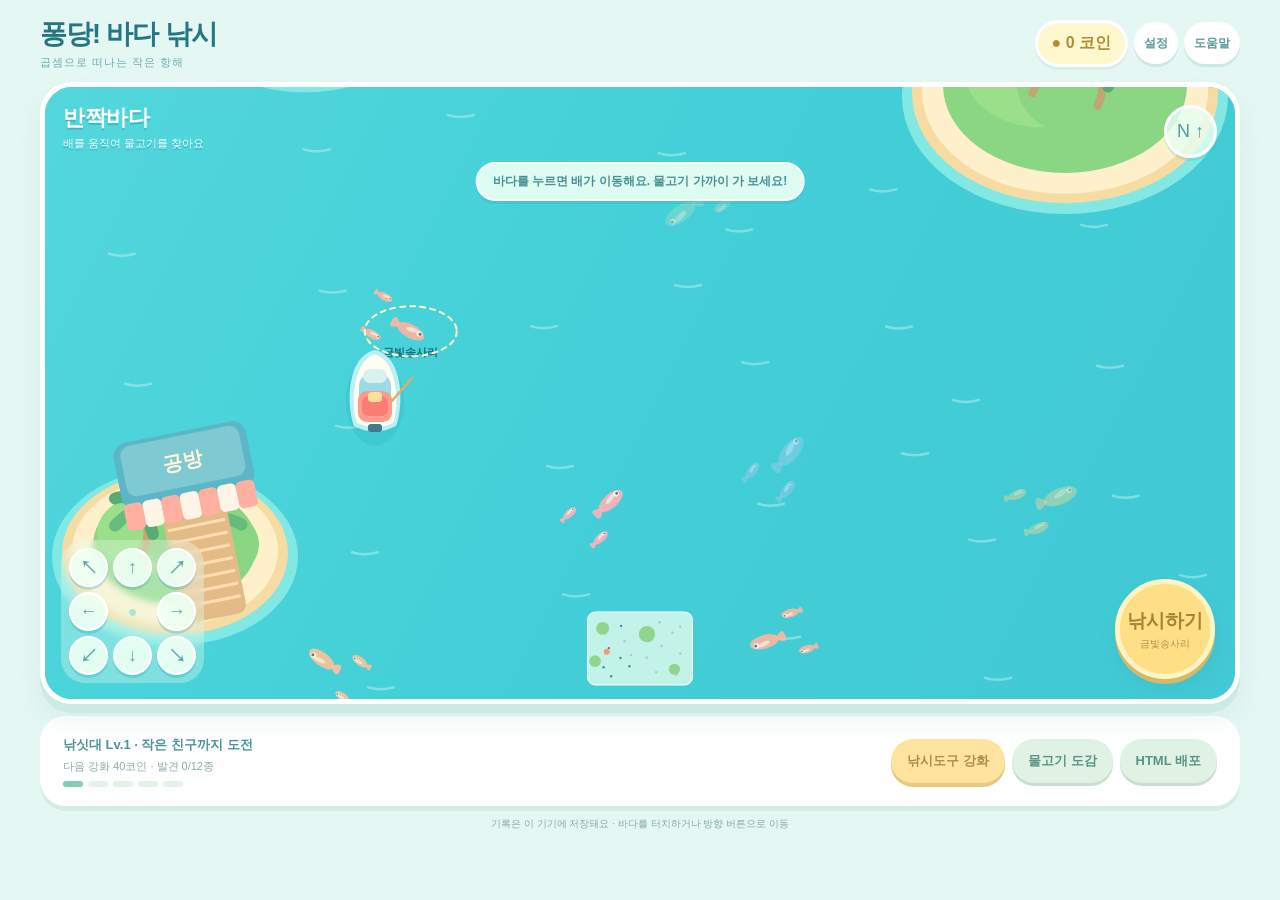
==== index.html @ 2eff068a "Publish multiplication fishing game" ====
<!doctype html><html lang="ko"><head><meta charset="utf-8"><meta name="viewport" content="width=device-width,initial-scale=1"><meta name="theme-color" content="#43cfd7"><meta name="description" content="동글동글 반짝바다를 항해하며 곱셈으로 낚시하는 힐링 학습 게임."><title>퐁당! 바다 낚시</title><style>600;700;900&display=swap');
*{box-sizing:border-box}body{margin:0;background:#102e40;color:#244858;font-family:'Noto Sans KR',sans-serif}button,input{font:inherit}button{cursor:pointer;touch-action:manipulation;border:0;font-weight:800}button:disabled{opacity:.45;cursor:default}button:focus-visible{outline:3px solid #ffc55b;outline-offset:3px}h1,h2,h3{font-family:Jua,sans-serif;font-weight:400;margin:0 0 12px}.app{max-width:1100px;margin:auto;padding:14px}.hud{display:flex;align-items:center;justify-content:space-between;color:#fff2ce;gap:10px;margin-bottom:12px}.brand{font:27px Jua,sans-serif}.brand small{display:block;font:11px 'Noto Sans KR',sans-serif;color:#a6cdd0;margin-top:3px;letter-spacing:2px}.hud-right{display:flex;gap:6px;align-items:center}.coins{background:#244b59;border:1px solid #52717a;border-radius:14px;padding:10px 14px;font-weight:900;color:#ffe29b}.mini{background:#294d5c;color:#d2e4db;border:1px solid #58727a;border-radius:11px;padding:10px;min-height:42px;font-size:12px}.viewport{position:relative;overflow:hidden;border:2px solid #77b5b0;border-radius:24px;background:#247f92;box-shadow:0 15px 60px #00162566}canvas{display:block;width:100%;height:min(68dvh,650px);min-height:330px;touch-action:none;cursor:crosshair}.map-label{position:absolute;top:16px;left:18px;pointer-events:none;color:#f3f4d5;text-shadow:0 1px 3px #18475d}.map-label strong{display:block;font:22px Jua,sans-serif}.map-label span{font-size:11px}.compass{position:absolute;top:18px;right:18px;width:47px;height:47px;border:1px solid #dbefd67a;border-radius:50%;display:grid;place-items:center;background:#1a566555;color:#f8e9b1;font-size:18px;pointer-events:none}.message{position:absolute;top:76px;left:50%;transform:translateX(-50%);width:max-content;max-width:90%;background:#103e54b3;border:1px solid #a1d2c25c;padding:9px 15px;border-radius:25px;color:#f6efce;font-size:12px;text-align:center;pointer-events:none}.controls{position:absolute;bottom:16px;left:16px;display:grid;grid-template-columns:repeat(3,42px);gap:4px}.controls button{background:#e1f0dfdf;color:#2b6570;border:1px solid #fcfff2;border-radius:12px;min-height:42px;font-size:18px;box-shadow:0 2px #2c6c7b66}.controls [data-dir=up]{grid-column:2}.controls [data-dir=left]{grid-column:1}.controls [data-dir=down]{grid-column:2}.controls [data-dir=right]{grid-column:3}.cast{position:absolute;bottom:20px;right:20px;border:2px solid #ffe9ac;border-radius:50%;width:100px;height:100px;background:linear-gradient(#ffe5a0,#eab75c);color:#6e4a22;font:21px Jua,sans-serif;box-shadow:0 5px #a87e3e,0 8px 25px #174b5c55}.cast small{display:block;font:10px 'Noto Sans KR',sans-serif;margin-top:3px}.dock{background:#f3f0db;border-radius:20px;padding:16px 20px;margin-top:12px;display:flex;align-items:center;justify-content:space-between;gap:15px}.dock strong{font-size:13px}.dock p{margin:5px 0 0;font-size:11px;color:#6f8178}.dock-actions{display:flex;gap:7px}.button{padding:12px 16px;border:1px solid #c9d6c2;border-radius:12px;background:#e2ead7;color:#395f63;min-height:44px;font-size:13px}.primary{background:linear-gradient(#358d82,#176b68);color:#fff3cf;border:1px solid #5c9c87;box-shadow:0 3px #134e50}.gold{background:linear-gradient(#ffe5a0,#eec16b);color:#765422;border-color:#d5b776;box-shadow:0 3px #b69150}.wide{width:100%;font-size:17px;margin-top:12px}.progress{display:flex;gap:5px;margin-top:7px}.progress i{width:20px;height:4px;border-radius:5px;background:#cedac0}.progress i.on{background:#4e9c84}.panel{position:absolute;inset:0;background:#123c50a3;backdrop-filter:blur(3px);display:grid;place-items:center;padding:18px;z-index:5}.paper{background:#fff8e4;border:2px solid #e8ce90;border-radius:24px;padding:23px;width:min(420px,100%);text-align:center;box-shadow:0 20px 60px #052b4699;max-height:100%;overflow:auto}.fish-preview{height:100px;width:180px;margin:auto}.fish-preview svg{width:100%;height:100%}.paper .label{font-size:10px;letter-spacing:2px;color:#a28c58;font-weight:900}.paper h2{font-size:25px;margin-top:8px}.paper p{font-size:13px;line-height:1.65;color:#6e8178;margin:9px 0}.equation{font:45px Jua,sans-serif;color:#28535e;margin:15px 0}.answers{display:flex;gap:9px}.answers button{flex:1;min-height:58px;border:2px solid #ccd8bf;border-radius:13px;background:#edf0db;color:#2d5960;font:27px Jua,sans-serif;box-shadow:0 3px #b8cbb7}.odds{font-size:12px;color:#8c733c;background:#f0e6c6;padding:8px;border-radius:10px;margin:12px 0}.hint{background:#e9ead4;border-radius:12px;padding:12px}.groups{display:flex;flex-wrap:wrap;justify-content:center;gap:4px;margin:8px 0}.groups span{border:1px solid #c5b67c;border-radius:5px;padding:3px;color:#a08b41;font-size:12px;letter-spacing:1px}.result-coins{font:24px Jua,sans-serif;color:#ad843b;margin:16px 0}.caught .fish-preview{animation:pop .55s ease-out}.lost .fish-preview{opacity:.5;animation:escape .8s ease-out}.reeling-icon{font-size:50px;color:#c9a24b;animation:spin 1s linear infinite}.reeling-line{height:5px;background:#dce1c9;border-radius:8px;overflow:hidden;margin:20px 0}.reeling-line i{display:block;height:100%;background:#4f9d89;animation:fill 1s linear forwards}.footnote{font-size:10px;text-align:center;color:#75949b;margin-top:11px}dialog{width:min(600px,calc(100% - 24px));max-height:88dvh;border:1px solid #ddcd9d;border-radius:24px;background:#fff8e6;padding:24px;color:#365663}dialog::backdrop{background:#0d263bc9;backdrop-filter:blur(4px)}dialog p{font-size:13px;line-height:1.7;color:#6d8178}.collection{display:grid;grid-template-columns:repeat(3,1fr);gap:9px}.specimen{background:#e9ecd8;border:1px solid #d3dabe;border-radius:14px;text-align:center;padding:10px 5px;min-height:140px}.specimen svg{width:100%;height:75px}.specimen strong{font-size:11px;display:block}.specimen small{font-size:10px;display:block;color:#849077;margin-top:5px}.silhouette{filter:brightness(0);opacity:.15}.shop-item{padding:16px;background:#ebebd5;border-radius:16px;margin:12px 0}.shop-item h3{font-size:23px}.checks{display:flex;flex-wrap:wrap;gap:10px;margin:17px 0}.checks label{background:#e6ecd5;padding:11px;border-radius:9px}.checks input{width:18px;height:18px;vertical-align:middle;accent-color:#378e7f}.close{margin-top:20px;width:100%}.sr-only{position:absolute;width:1px;height:1px;overflow:hidden;clip-path:inset(50%)}@keyframes spin{to{rotate:360deg}}@keyframes fill{from{width:0}to{width:100%}}@keyframes pop{from{scale:.4;rotate:-12deg;opacity:0}to{scale:1;rotate:0;opacity:1}}@keyframes escape{to{translate:30px -10px;opacity:.3}}
@media(max-width:650px){.app{padding:9px}.brand{font-size:22px}.brand small{font-size:9px}.hud{gap:5px;margin-bottom:9px}.coins{padding:8px 10px;font-size:13px}.mini{font-size:11px;padding:8px;min-height:37px}canvas{height:65dvh;min-height:330px}.dock{padding:13px;flex-wrap:wrap;gap:10px}.dock-actions{width:100%}.dock-actions button{flex:1;padding:10px 5px;font-size:11px}.cast{width:85px;height:85px;bottom:19px;right:15px;font-size:19px}.controls{grid-template-columns:repeat(3,38px);gap:4px;bottom:15px;left:12px}.controls button{min-height:38px}.message{font-size:10px;top:65px;padding:8px 12px}.map-label{top:14px;left:14px}.map-label strong{font-size:19px}.map-label span{font-size:9px}.compass{width:38px;height:38px;top:13px;right:13px}.paper{padding:18px}.paper h2{font-size:23px}.fish-preview{height:80px;width:150px}.equation{font-size:39px;margin:12px 0}.collection{grid-template-columns:repeat(3,1fr)}.specimen{min-height:125px}.specimen svg{height:64px}}
@media(prefers-reduced-motion:reduce){*{animation:none!important}}

/* Rounded, bright seaside theme. All assets are embedded for file distribution. */
body{background:#e5f7f3;color:#246b78;font-family:'Arial Rounded MT Bold','Malgun Gothic',sans-serif}.hud{color:#257684}.brand{font-weight:900;font-family:inherit;letter-spacing:-1px}.brand small{color:#6aadb0;letter-spacing:1px}.app{max-width:1200px;padding:16px}.coins{background:#fff7ce;color:#b28d34;border:3px solid white;border-radius:30px;box-shadow:0 3px #d9ece5}.mini{background:#fff;color:#5d9c9d;border:0;border-radius:50px;box-shadow:0 3px #cce8e3}.viewport{border:5px solid #fff;border-radius:32px;background:#43cfd7;box-shadow:0 9px 0 #cdeae4,0 15px 28px #7abeb329}.map-label{color:#fff;text-shadow:0 2px #2ba7b299}.map-label strong{font-family:inherit;font-weight:900;letter-spacing:-.5px}.map-label span{color:#edffff}.compass{background:#e5fff3cc;border:3px solid #ffffff;color:#4d9da5;box-shadow:0 3px #36b6bf33}.message{background:#e9fff5ed;border:2px solid #ffffff;color:#498f98;font-weight:700;box-shadow:0 3px #28a8b533;top:75px}.controls{grid-template-columns:repeat(3,39px);gap:5px;background:#e8fff055;border-radius:24px;padding:8px;backdrop-filter:blur(3px)}.controls button{min-height:39px;border-radius:50%;border:2px solid #ffffff;background:#effff4e8;color:#5babb0;box-shadow:0 3px #25a0b048}.controls [data-dir]{grid-column:auto!important}.pad-center{display:grid;place-items:center;color:#b0e2d9}.cast{background:#ffdf86;border:5px solid #fff4c2;color:#a18435;box-shadow:0 5px #d3ba68,0 9px 18px #2b9ea733;font-family:inherit;font-weight:900;font-size:19px}.cast small{font-size:10px;color:#aa944b}.dock{background:#ffffff;border:2px solid #fff;border-radius:26px;box-shadow:0 5px #d3ece4;padding:17px 21px}.dock strong{color:#4c9598}.dock p{color:#8baaa0}.button{border:0;border-radius:50px;background:#dff2e4;color:#5b9387;box-shadow:0 3px #c8dfcf}.primary{background:#70c5ac;color:#fff;border:0;box-shadow:0 4px #52a58c}.gold{background:#ffe4a0;color:#ae8d45;border:0;box-shadow:0 4px #e6ca84}.progress i{height:6px;border-radius:9px;background:#e4f3e6}.progress i.on{background:#85cdb2}.panel{background:#40aeb778;backdrop-filter:blur(5px)}.paper{background:#fffdf0;border:6px solid #fff;border-radius:34px;box-shadow:0 10px 0 #7dbebc55,0 18px 40px #267e8d33}.paper .label{color:#9bbf9f}.paper h2,h1,h2,h3{font-family:inherit;font-weight:900;color:#4d979a}.paper p{color:#89a198}.equation{font-family:inherit;font-weight:900;color:#458c95}.answers button{border:3px solid #fff;border-radius:21px;background:#e0f4de;color:#63a293;box-shadow:0 4px #bfd9b9;font-family:inherit;font-weight:900}.odds{background:#fff2c9;color:#b39c60;border-radius:20px}.hint{background:#ecf5df;border-radius:20px}.result-coins{font-family:inherit;font-weight:900;color:#cca953}.footnote{color:#87aaa3}.specimen{background:#e7f4e7;border:3px solid #fff;border-radius:23px}.shop-item{background:#eaf6e7;border-radius:24px}dialog{border:6px solid #fff;border-radius:31px;background:#fffdf1;box-shadow:0 15px 45px #42999d44}dialog::backdrop{background:#228d9f8c}.checks label{background:#e4f3df;border-radius:17px}.map-label,.message,.dock{user-select:none}
@media(max-width:650px){.app{padding:9px}.viewport{border-width:4px;border-radius:26px}.controls{grid-template-columns:repeat(3,32px);gap:4px;padding:6px;bottom:12px;left:10px;border-radius:20px}.controls button{min-height:32px;font-size:15px}.dock{padding:13px}.cast{width:86px;height:86px;font-size:17px;border-width:4px}.message{top:64px;font-size:10px}.brand{font-size:21px}.paper{border-width:4px;padding:17px}.paper h2{font-size:22px}}
</style></head><body><div id="app"></div><dialog id="modal" aria-label="게임 안내"></dialog><script>'use strict';
const Sea=(()=>{
 const names=['금빛송사리','귤빛붕어','물방울잉어','왕관잉어','흰동가리','파랑쥐치','통통복어','무지개복어','달빛메기','별꼬리물고기','은하가오리','바다수호룡'];
 const req=[1,1,2,3,1,2,2,3,3,4,4,5],reward=[18,20,30,46,22,32,34,48,52,68,76,110],prices=[40,80,140,220];
 const fresh=()=>({v:4,dans:[2,3,4,5,6,7,8,9],coins:0,rod:1,boat:{x:330,y:680},counts:Array(12).fill(0),records:Array(12).fill(0),solved:0,misses:0,wrong:[],q:null,result:null});
 function restore(raw){let s=fresh();if(!raw)return s;if(raw.v===4)s={...s,...raw};else{if(raw.dans?.length)s.dans=raw.dans;if(raw.coins>=0)s.coins=raw.coins;if(raw.counts?.length===12)s.counts=raw.counts;if(raw.records?.length===12)s.records=raw.records;s.rod=Math.min(5,1+(raw.rod||0));}s.dans=[...new Set(s.dans.filter(n=>Number.isInteger(n)&&n>=2&&n<=9))];if(!s.dans.length)s.dans=[2,3,4,5,6,7,8,9];if(s.counts.length!==12)s.counts=Array(12).fill(0);if(s.records.length!==12)s.records=Array(12).fill(0);s.rod=Math.max(1,Math.min(5,s.rod));return s;}
 const shuffle=a=>{for(let i=a.length-1;i>0;i--){let j=Math.floor(Math.random()*(i+1));[a[i],a[j]]=[a[j],a[i]];}return a;};
 function chance(s,i){if(s.rod<req[i])return 0;if(s.misses>=2)return 1;return Math.min(.97,.83-(req[i]-1)*.065+(s.rod-req[i])*.055+s.misses*.07);}
 function begin(s,i){if(s.q||s.result||!Number.isInteger(i)||i<0||i>11||s.rod<req[i])return false;let a=s.dans[Math.floor(Math.random()*s.dans.length)],b=2+Math.floor(Math.random()*(s.solved<3?2:8)),ans=a*b;let wrong=[...new Set([ans+a,Math.max(1,ans-a),ans+b])].filter(n=>n!==ans);s.q={i,a,b,choices:shuffle([ans,...shuffle(wrong).slice(0,2)]),attempts:0,phase:'answer',disabled:[]};return true;}
 function submit(s,n,rng=Math.random){let q=s.q;if(!q||q.phase!=='answer'||q.disabled.includes(n))return null;if(n!==q.a*q.b){q.attempts++;q.disabled.push(n);q.phase=q.attempts>=2?'explain':'hint';let k=q.a+'×'+q.b;if(!s.wrong.includes(k))s.wrong.push(k);return {type:'wrong'};}return resolve(s,rng);}
 function resolve(s,rng=Math.random){let q=s.q;if(!q||!['answer','explain'].includes(q.phase))return null;q.phase='done';let p=chance(s,q.i),caught=rng()<p;s.solved++;let coins=3,size=null;if(caught){coins+=reward[q.i];size=+(9+req[q.i]*14+rng()*25).toFixed(1);s.counts[q.i]++;s.records[q.i]=Math.max(s.records[q.i]||0,size);s.misses=0;}else s.misses++;s.coins+=coins;s.result={i:q.i,caught,coins,size,p,answer:q.a*q.b,a:q.a,b:q.b};return s.result;}
 function finish(s){if(!s.result)return false;s.q=null;s.result=null;return true;}
 function upgrade(s){let price=prices[s.rod-1];if(s.rod>=5||s.coins<price||s.q||s.result)return false;s.coins-=price;s.rod++;return true;}
 return {names,req,reward,prices,fresh,restore,begin,submit,resolve,finish,chance,upgrade};
})();
const Ocean={names:Sea.names};
if(typeof module!=='undefined')module.exports=Sea;
</script><script>'use strict';
const Motion=(()=>{
 const clamp=(n,a,b)=>Math.max(a,Math.min(b,n));
 function vector(directions){let x=0,y=0;for(let d of directions){if(d==='up')y--;if(d==='down')y++;if(d==='left')x--;if(d==='right')x++;}let len=Math.hypot(x,y);return len?{x:x/len,y:y/len}:{x:0,y:0};}
 function turn(current,target,dt){let delta=Math.atan2(Math.sin(target-current),Math.cos(target-current));return current+delta*(1-Math.exp(-9*dt));}
 function step(position,motion,input,dt,safe){dt=clamp(dt,0,.05);let response=1-Math.exp(-(input.x||input.y?5.5:8)*dt);motion.vx+=(input.x*170-motion.vx)*response;motion.vy+=(input.y*170-motion.vy)*response;let speed=Math.hypot(motion.vx,motion.vy);if(speed<.4){motion.vx=motion.vy=0;return;}let x=position.x+motion.vx*dt,y=position.y+motion.vy*dt;if(safe(x,y)){position.x=x;position.y=y;}else{if(safe(x,position.y))position.x=x;else motion.vx=0;if(safe(position.x,y))position.y=y;else motion.vy=0;}if(speed>3)motion.angle=turn(motion.angle,Math.atan2(motion.vy,motion.vx),dt);return speed;}
 function swim(f,time){let w=.00025,phase=time*w+f.seed;let radius=38+(f.i%3)*9;f.x=f.homeX+Math.sin(phase)*radius;f.y=f.homeY+Math.sin(phase*.8+f.seed)*radius*.65;let vx=Math.cos(phase)*radius,vy=Math.cos(phase*.8+f.seed)*radius*.65*.8;f.angle=Math.atan2(vy,vx);}
 return {vector,turn,step,swim};
})();
if(typeof module!=='undefined')module.exports=Motion;
</script><script>'use strict';
let artId=0;
function fishArt(i,ghost=false){let id='fish-'+(++artId),colors=[['#ffd876','#d48725'],['#ffa16e','#e3536c'],['#71d9d4','#297d9e'],['#ffe18d','#e6a32b'],['#ffab65','#f27942'],['#8bcde8','#4577cd'],['#f6da8d','#c2944d'],['#d6abed','#8770cf'],['#91b9d9','#455eac'],['#e7b1e1','#8f72d3'],['#94dde5','#407bae'],['#99ecd8','#4879c7']][i],c=colors[0],body='',decor='',eye=[127,49],kind=i%4;
 if(i===10){body='<path d="M72 64Q20 94 9 81" stroke="'+colors[1]+'" stroke-width="6" fill="none"/><path d="M20 12Q81 36 91 16Q107 33 165 13Q144 80 92 96Q55 64 20 12Z" fill="url(#'+id+')"/><path d="M55 31Q83 61 130 30M75 67l17 14 18-14" stroke="#d1fcf1" stroke-width="3" fill="none"/>';eye=[110,48];}
 else if(i===11){body='<path d="M30 78Q55 74 51 55Q44 20 95 25Q139 29 139 57Q128 92 72 80Q46 101 14 84" fill="url(#'+id+')"/><path d="M59 37 48 7 77 28 90 0 105 27 137 12 123 41" fill="#b7f1d2"/><path d="M65 69Q85 90 116 69" fill="#d9ffdc"/><path d="M61 60Q32 40 23 63M124 63q29-12 45 3" stroke="#a2e9d7" stroke-width="5" fill="none"/>';eye=[116,47];decor='<circle cx="89" cy="42" r="6" fill="#fff4c1"/><path d="m85 40 4-7 4 7-4 7Z" fill="#e8c778"/>';}
 else if(i===6||i===7){body='<path d="m55 34-9-15m18 5-2-17m30 11 4-15m26 23 14-12m-7 40 19 3m-25 25 10 14m-33-9 1 17m-27-21-8 14M48 58 24 39v38Z" stroke="'+c+'" stroke-width="5" stroke-linecap="round" fill="'+c+'"/><ellipse cx="90" cy="53" rx="43" ry="39" fill="url(#'+id+')"/><ellipse cx="87" cy="69" rx="29" ry="18" fill="#fff3cb" opacity=".8"/>';eye=[113,45];decor='<g fill="'+colors[1]+'"><circle cx="68" cy="36" r="4"/><circle cx="87" cy="28" r="3"/><circle cx="61" cy="53" r="3"/><circle cx="96" cy="40" r="3"/></g>';if(i===7)decor+='<path d="M64 52q20-39 45-8" stroke="#f6b1bb" stroke-width="7" fill="none"/>';}
 else{let h=i===0?21:i===8?26:35;body='<path d="M52 50 12 22Q20 51 12 80L52 61" fill="'+colors[1]+'"/><path d="m73 32 20-27 23 29M71 74 94 96 113 73" fill="'+colors[1]+'"/><ellipse cx="96" cy="54" rx="54" ry="'+h+'" fill="url(#'+id+')"/><path d="M78 53q-21 6-7 24 15-6 7-24" fill="#ffffff69"/>';}
 if(i===4)decor+='<path d="M69 25v58M99 21v67" stroke="#fff4db" stroke-width="11"/><path d="M63 27v53M105 25v58" stroke="#a84b3c" stroke-width="2"/>';
 if(i===2||i===3)decor+='<path d="M60 46q7 13 14 0m0 0q7 13 14 0m0 0q7 13 14 0m-34 15q7 13 14 0m0 0q7 13 14 0" stroke="'+colors[1]+'" stroke-width="2" fill="none" opacity=".6"/>';
 if(i===3)decor+='<path d="m73 23-6-22 18 11L97 1l10 13 19-7-6 23Z" fill="#ffe69a" stroke="#bf8e35" stroke-width="2"/><circle cx="97" cy="20" r="4" fill="#65c9c7"/>';
 if(i===5)decor+='<path d="m65 43 6 6m8-12 6 6m-12 19 6 6m14-15 6 6" stroke="#fff2a6" stroke-width="4"/>';
 if(i===8)decor+='<path d="M133 64q25-9 40 2m-39 0q19 10 23 20" fill="none" stroke="#7799c3" stroke-width="4" stroke-linecap="round"/>';
 if(i===9)decor+='<path d="m87 31 6 13 15 1-11 10 3 14-13-8-13 8 4-14-12-10 15-1Z" fill="#fff1b9"/>';
 return '<svg viewBox="0 0 180 108" role="img" aria-label="'+(ghost?'아직 만나지 못한 물고기':Ocean.names[i])+'" class="fish-art '+(ghost?'silhouette':'')+'"><defs><linearGradient id="'+id+'" x2=".8" y2="1"><stop stop-color="'+c+'"/><stop offset="1" stop-color="'+colors[1]+'"/></linearGradient></defs>'+body+decor+'<ellipse cx="'+(eye[0]-7)+'" cy="'+(eye[1]+15)+'" rx="7" ry="4" fill="#ffb2a8" opacity=".8"/><circle cx="'+eye[0]+'" cy="'+eye[1]+'" r="8" fill="#fffce8"/><circle cx="'+(eye[0]+2)+'" cy="'+eye[1]+'" r="4.5" fill="#19304c"/><circle cx="'+(eye[0]+3)+'" cy="'+(eye[1]-2)+'" r="1.6" fill="white"/><path d="M'+(eye[0]+1)+' '+(eye[1]+16)+'q8 7 15-1" fill="none" stroke="#36405c" stroke-width="2.5" stroke-linecap="round"/></svg>';
}
function boatArt(){return '<svg viewBox="0 0 260 170" aria-hidden="true"><ellipse cx="133" cy="154" rx="106" ry="9" fill="#194258" opacity=".18"/><path d="M37 112h190l-25 37H65Z" fill="#c88750"/><path d="M37 112h190l-7 12H43Z" fill="#ffe9b4"/><path d="M60 132h147" stroke="#9c623d" stroke-width="4"/><path d="M137 107q-5-54 18-77" fill="none" stroke="#e4bc77" stroke-width="5"/><path d="M156 29q52 25 72 78" fill="none" stroke="#f7e6ac" stroke-width="2"/><path d="M226 107v35" stroke="#fff" stroke-width="1.5"/><rect x="220" y="138" width="12" height="18" rx="6" fill="#fc7861"/><path d="M70 105Q64 72 89 65q28-3 37 40Z" fill="#61b6ac"/><path d="m63 50 10-30 23 19 24-17 9 32" fill="#f3d8a1"/><ellipse cx="95" cy="58" rx="36" ry="28" fill="#ffe6b4"/><path d="M57 39Q86 7 129 38Z" fill="#eac572"/><path d="M47 40h93" stroke="#f7dc8e" stroke-width="9" stroke-linecap="round"/><circle cx="82" cy="59" r="3" fill="#405365"/><circle cx="106" cy="59" r="3" fill="#405365"/><path d="m91 67 4 4 4-4m-4 4v5" stroke="#bd8e6e" stroke-width="2" fill="none"/><path d="M115 95q15 6 27-6" stroke="#ffe6b4" stroke-width="12" stroke-linecap="round"/></svg>';}
function reefArt(){return '<svg viewBox="0 0 800 180" preserveAspectRatio="none" aria-hidden="true"><path d="M0 150Q90 90 180 145T380 130T570 140T800 120V180H0Z" fill="#07394d" opacity=".65"/><g fill="none" stroke-linecap="round"><path d="M60 180v-90m0 32-25-22m25 45 24-24M720 180v-98m0 43 23-23m-23 48-20-25" stroke="#e29185" stroke-width="12"/><path d="M150 180q-32-47-12-81m35 81q-8-49 18-72M660 180q-26-39-12-69" stroke="#499c9f" stroke-width="10"/><path d="M38 180q-3-30-18-42M765 180q-13-40 7-60" stroke="#86bd8f" stroke-width="8"/></g><ellipse cx="390" cy="171" rx="49" ry="15" fill="#d9b984"/><path d="m388 149 7 13 15 3-12 9 2 12-12-6-13 5 3-14-11-9 16-1Z" fill="#efab7a"/></svg>';}
</script><script>'use strict';
const SAVE='gugu-sea-v4',params=new URLSearchParams(location.search),student=params.get('student')==='1'||document.querySelector('meta[name="gugu-student"]')?.content==='1';let raw=null,storage=true;
try{raw=JSON.parse(localStorage.getItem(SAVE)||localStorage.getItem('pond-adventure-v3')||localStorage.getItem('pond-multiplication-v1')||'null');}catch(e){storage=false;}
let s=Sea.restore(raw);const linked=[...new Set((params.get('dans')||document.querySelector('meta[name="gugu-dans"]')?.content||'').split(',').map(Number).filter(n=>Number.isInteger(n)&&n>=2&&n<=9))];if(linked.length&&linked.join()!==s.dans.join()){s.dans=linked;s.q=null;s.result=null;}
let canvas,c,cam={x:0,y:0},cw=800,ch=500,dest=null,heading=-Math.PI/2,lastTime=0,held=null,nearest=null,reeling=false,toast='바다를 누르면 배가 이동해요. 물고기 가까이 가 보세요!',announcer='',lastSave=0;
const keys=new Set(),touches=new Map(),motion={vx:0,vy:0,angle:-Math.PI/2},wake=[];let wakeClock=0,lastCastText='';
const WORLD={w:1800,h:1250},islands=[{x:130,y:840,r:100},{x:260,y:280,r:110},{x:1020,y:380,r:140},{x:1490,y:980,r:95}],fish=[];
const spots=[[350,610,0],[520,760,1],[240,960,4],[720,950,0],[680,480,2],[800,710,5],[1030,800,6],[1250,600,3],[1410,330,7],[1550,690,8],[1180,1050,9],[1560,1090,10],[1640,220,11],[420,1090,1],[550,270,4],[1200,180,6]];
spots.forEach(([x,y,i],j)=>fish.push({x,y,homeX:x,homeY:y,i,seed:j*.91,cooldown:0,angle:0}));
const images=Sea.names.map((_,i)=>{let im=new Image();im.src='data:image/svg+xml;charset=utf-8,'+encodeURIComponent(fishArt(i).replace('<svg ', '<svg xmlns="http://www.w3.org/2000/svg" '));return im;});
function save(){try{localStorage.setItem(SAVE,JSON.stringify(s));}catch(e){storage=false;}}
function btn(a,text,cls='button',disabled=false,val=''){return `<button class="${cls}" data-act="${a}" data-value="${val}" ${disabled?'disabled':''}>${text}</button>`;}
function shell(){document.getElementById('app').innerHTML=`<div class="app"><header class="hud"><div class="brand">퐁당! 바다 낚시<small>곱셈으로 떠나는 작은 항해</small></div><div class="hud-right"><span class="coins" id="coins"></span>${!student?btn('settings','설정','mini'):''}${btn('help','도움말','mini')}</div></header><main><div class="viewport"><canvas id="sea" aria-label="탐험 바다. 바다를 누르면 배가 이동합니다. 방향 버튼이나 방향키로도 움직일 수 있습니다."></canvas><div class="map-label"><strong>반짝바다</strong><span>배를 움직여 물고기를 찾아요</span></div><div class="compass" aria-hidden="true">N ↑</div><div id="message" class="message" role="status"></div><div class="controls" aria-label="배 이동"><button data-dir="up-left" aria-label="왼쪽 위로 이동">↖</button><button data-dir="up" aria-label="위로 이동">↑</button><button data-dir="up-right" aria-label="오른쪽 위로 이동">↗</button><button data-dir="left" aria-label="왼쪽으로 이동">←</button><span class="pad-center" aria-hidden="true">●</span><button data-dir="right" aria-label="오른쪽으로 이동">→</button><button data-dir="down-left" aria-label="왼쪽 아래로 이동">↙</button><button data-dir="down" aria-label="아래로 이동">↓</button><button data-dir="down-right" aria-label="오른쪽 아래로 이동">↘</button></div><button class="cast" data-act="cast" id="cast">낚시하기<small>가까운 물고기</small></button><div id="overlay"></div></div><section class="dock"><div><strong id="rod-label"></strong><p id="goal"></p><div class="progress" id="progress"></div></div><div class="dock-actions">${btn('shop','낚시도구 강화','button gold')}${btn('book','물고기 도감')}${btn('share','HTML 배포')}</div></section></main><div id="storage" class="footnote"></div><div class="sr-only" id="announce" aria-live="polite"></div></div>`;canvas=document.getElementById('sea');c=canvas.getContext('2d');new ResizeObserver(resize).observe(canvas);canvas.addEventListener('pointerdown',tap);resize();refresh();}
function refresh(){document.getElementById('coins').textContent='● '+s.coins+' 코인';document.getElementById('rod-label').textContent='낚싯대 Lv.'+s.rod+' · '+['작은 친구','중간 물고기','큰 물고기','아주 큰 물고기','전설의 물고기'][s.rod-1]+'까지 도전';let num=s.counts.filter(Boolean).length;document.getElementById('goal').textContent=s.rod<5?'다음 강화 '+Sea.prices[s.rod-1]+'코인 · 발견 '+num+'/12종':'최고 장비 완성! 전설의 바다수호룡을 찾아보세요.';document.getElementById('progress').innerHTML=Array.from({length:5},(_,i)=>'<i class="'+(i<s.rod?'on':'')+'"></i>').join('');document.getElementById('storage').textContent=storage?'기록은 이 기기에 저장돼요 · 바다를 터치하거나 방향 버튼으로 이동':'이 브라우저에서 저장할 수 없어요. 화면을 닫으면 기록이 사라질 수 있어요.';overlay();}
function overlay(){let el=document.getElementById('overlay'),q=s.q,r=s.result;if(!q){el.innerHTML='';return;}let content='';if(reeling)content='<div class="reeling-icon">◌</div><h2>입질이 왔어요!</h2><p>낚싯줄을 조심조심 당기는 중…</p><div class="reeling-line"><i></i></div>';else if(r)content=`<div class="${r.caught?'caught':'lost'}"><span class="label">${r.caught?'NICE CATCH!':'다음 낚시를 기대해요'}</span><div class="fish-preview">${fishArt(r.i)}</div><h2>${r.caught?Sea.names[r.i]+' 획득!':'아쉽게 놓쳤어요!'}</h2><p>${r.a} × ${r.b} = <b>${r.answer}</b> · 곱셈은 잘 풀었어요.</p>${r.caught?'<p>'+r.size+'cm · 도감에 기록했어요.</p>':'<p>물고기가 힘차게 빠져나갔어요.<br>낚싯대가 강할수록 잡기 쉬워져요.</p>'}<div class="result-coins">+${r.coins} 코인</div>${!r.caught?'<p>학습 코인 3개를 받았어요. '+(s.misses>=2?'다음 정답 낚시는 반드시 성공해요!':'다음 낚시의 성공 확률이 올라가요.')+'</p>':''}${btn('continue','바다로 돌아가기','button primary wide')}</div>`;else{content=`<span class="label">낚싯줄을 던졌어요</span><div class="fish-preview">${fishArt(q.i)}</div><h2>${Sea.names[q.i]}의 입질!</h2><div class="odds">${s.misses>=2?'두 번 놓쳤어요 · 이번 정답 낚시는 성공 보장!':'정답 후 포획 확률 '+Math.round(Sea.chance(s,q.i)*100)+'% · 필요 장비 Lv.'+Sea.req[q.i]}</div>${q.phase==='answer'?`<div class="equation">${q.a} × ${q.b} = ?</div><div class="answers">${q.choices.map(n=>btn('answer',n,'',q.disabled.includes(n),n)).join('')}</div>`:`<p>${q.phase==='hint'?'그림을 보고 다시 생각해요.':'함께 배워요. 정답은 '+q.a*q.b+'예요.'}</p><div class="hint"><strong>${q.a}씩 ${q.b}묶음</strong><div class="groups">${Array.from({length:q.b},()=>'<span>'+'●'.repeat(q.a)+'</span>').join('')}</div>${Array(q.b).fill(q.a).join(' + ')}${q.phase==='explain'?' = '+q.a*q.b:''}</div>${btn(q.phase==='hint'?'retry':'learned',q.phase==='hint'?'다시 도전':'알겠어요 · 낚싯줄 당기기','button primary wide')}`}<p>정답을 맞혀도 놓칠 수 있어요.<br>장비를 강화하면 더 큰 물고기에 도전해요.</p>`;}el.innerHTML='<div class="panel"><section class="paper" aria-label="낚시 곱셈 문제">'+content+'</section></div>';}
function resize(){let rect=canvas.getBoundingClientRect(),dpr=Math.min(devicePixelRatio||1,2);cw=rect.width;ch=rect.height;canvas.width=Math.round(cw*dpr);canvas.height=Math.round(ch*dpr);c.setTransform(dpr,0,0,dpr,0,0);cam.x=Math.max(0,Math.min(WORLD.w-cw,s.boat.x-cw/2));cam.y=Math.max(0,Math.min(WORLD.h-ch,s.boat.y-ch/2));}
function circle(x,y,r,fill){c.beginPath();c.arc(x,y,r,0,Math.PI*2);c.fillStyle=fill;c.fill();}
function island(a){c.save();c.translate(a.x,a.y);c.scale(1,.72);circle(0,5,a.r+23,'#82e8e4');circle(0,0,a.r+13,'#f6dba3');circle(0,-3,a.r+3,'#fff0cc');circle(0,-11,a.r-18,'#8ad683');circle(-24,-28,a.r*.54,'#9bdf8b');circle(29,-12,a.r*.55,'#8ad683');c.restore();for(let k=0;k<2;k++){let x=a.x+(k-.5)*65,y=a.y-20+Math.sin(k)*15;c.lineCap='round';c.strokeStyle='#c4a374';c.lineWidth=8;c.beginPath();c.moveTo(x,y+20);c.quadraticCurveTo(x+10,y,x,y-27);c.stroke();for(let j=0;j<5;j++){let ang=j*1.256;c.strokeStyle=j%2?'#55ad73':'#67bc7c';c.lineWidth=12;c.beginPath();c.moveTo(x,y-28);c.quadraticCurveTo(x+Math.cos(ang)*23,y-28+Math.sin(ang)*19,x+Math.cos(ang)*34,y-21+Math.sin(ang)*23);c.stroke();}}}
function boat(){
 c.save();c.translate(s.boat.x,s.boat.y);c.rotate(motion.angle+Math.PI/2);
 c.fillStyle='#078e9a20';c.beginPath();c.ellipse(0,8,29,45,0,0,Math.PI*2);c.fill();
 c.fillStyle='#bceff2';c.beginPath();c.moveTo(0,-43);c.bezierCurveTo(30,-36,28,15,21,33);c.quadraticCurveTo(0,44,-21,33);c.bezierCurveTo(-28,15,-30,-36,0,-43);c.fill();
 c.fillStyle='#fffdf3';c.beginPath();c.moveTo(0,-39);c.bezierCurveTo(24,-31,24,15,18,30);c.quadraticCurveTo(0,38,-18,30);c.bezierCurveTo(-24,15,-24,-31,0,-39);c.fill();
 c.fillStyle='#99dce8';c.beginPath();c.roundRect(-16,-20,32,42,13);c.fill();
 c.fillStyle='#ff9b8d';c.beginPath();c.roundRect(-17,-2,34,31,9);c.fill();
 c.fillStyle='#f87e75';c.beginPath();c.roundRect(-13,3,26,20,7);c.fill();
 c.fillStyle='#d8f3ed';c.beginPath();c.roundRect(-12,-24,24,14,7);c.fill();
 c.fillStyle='#ffe09a';c.beginPath();c.roundRect(-7,-1,14,10,4);c.fill();
 c.fillStyle='#3d7c88';c.beginPath();c.roundRect(-7,31,14,8,3);c.fill();
 c.strokeStyle='#dfad6a';c.lineWidth=2.5;c.lineCap='round';c.beginPath();c.moveTo(16,9);c.lineTo(37,-15);c.stroke();
 c.restore();
}
function minimap(){let w=105,h=73,x=cw/2-w/2,y=ch-h-14;c.save();c.fillStyle='#f0ffefbd';c.strokeStyle='#ffffff';c.lineWidth=1;c.beginPath();c.roundRect(x,y,w,h,8);c.fill();c.stroke();for(let a of islands)circle(x+a.x/WORLD.w*w,y+a.y/WORLD.h*h,a.r/WORLD.w*w,'#90d58b');for(let f of fish)if(f.cooldown<=0)circle(x+f.x/WORLD.w*w,y+f.y/WORLD.h*h,1.2,Sea.req[f.i]<=s.rod?'#369698':'#a2cbd0');circle(x+s.boat.x/WORLD.w*w,y+s.boat.y/WORLD.h*h,3,'#ff947c');c.restore();}
function draw(t){let g=c.createLinearGradient(0,0,cw,ch);g.addColorStop(0,'#52d7dc');g.addColorStop(.5,'#42cfd7');g.addColorStop(1,'#42c9d5');c.fillStyle=g;c.fillRect(0,0,cw,ch);c.save();c.translate(-cam.x,-cam.y);for(let k=0;k<95;k++){let x=(k*227)%WORLD.w,y=(k*173)%WORLD.h+Math.sin(t*.0004+k)*5;c.strokeStyle='#c6f7ee75';c.lineWidth=2.5;c.lineCap='round';c.beginPath();c.moveTo(x,y);c.quadraticCurveTo(x+12,y+4,x+26,y);c.stroke();}for(let a of islands)island(a);for(let w of wake){c.save();c.globalAlpha=w.life*.45;c.strokeStyle='#f4fff4';c.lineWidth=2.5;c.beginPath();c.arc(w.x,w.y,6+(1-w.life)*17,0,Math.PI*2);c.stroke();c.restore();}c.save();c.translate(132,817);c.rotate(-.2);c.fillStyle='#e3bb87';c.beginPath();c.roundRect(-12,-50,65,144,9);c.fill();c.strokeStyle='#ffdcb1';c.lineWidth=3;for(let y=-40;y<87;y+=13){c.beginPath();c.moveTo(-8,y);c.lineTo(48,y);c.stroke();}c.fillStyle='#5bb7c7';c.beginPath();c.roundRect(-48,-96,135,68,14);c.fill();c.fillStyle='#7fc9d3';c.beginPath();c.roundRect(-41,-92,121,51,10);c.fill();c.fillStyle='#fff5d8';c.font='bold 20px sans-serif';c.textAlign='center';c.fillText('공방',19,-59);for(let k=0;k<7;k++){c.fillStyle=k%2?'#fff4e8':'#ffb0a0';c.beginPath();c.roundRect(-48+k*19,-35,19,27,5);c.fill();}c.restore();

 nearest=null;let best=150;for(let f of fish){if(f.cooldown>0)continue;let d=Math.hypot(s.boat.x-f.x,s.boat.y-f.y);if(d<best){best=d;nearest=f;}let size=27+Sea.req[f.i]*6,locked=Sea.req[f.i]>s.rod;
 const colors=['#ffb69f','#ffb2b8','#9bdac3','#f6d286','#ffc297','#9fcaef','#e9d896','#d4b5ea','#a8cfde','#e5b2d4','#a4d8e1','#a7dec8'];
 function littleFish(ox,oy,scale){c.save();c.translate(f.x+ox,f.y+oy);c.rotate(f.angle);c.scale(scale,scale);c.globalAlpha=locked?.45:.88;c.fillStyle=colors[f.i];c.beginPath();c.ellipse(0,0,size*.45,size*.21,0,0,Math.PI*2);c.fill();let wag=Math.sin(t*.009+f.seed)*.18;c.save();c.translate(-size*.38,0);c.rotate(wag);c.beginPath();c.moveTo(1,0);c.quadraticCurveTo(-size*.3,-size*.32,-size*.28,0);c.quadraticCurveTo(-size*.3,size*.32,1,0);c.fill();c.restore();c.fillStyle='#ffffff99';c.beginPath();c.ellipse(size*.03,-size*.06,size*.19,size*.07,-.2,0,Math.PI*2);c.fill();circle(size*.27,-size*.055,2.8,'#fffdf3');circle(size*.29,-size*.055,1.5,'#426d75');c.restore();}
 littleFish(0,0,1);if(Sea.req[f.i]<=2){let a=f.angle;littleFish(-Math.cos(a)*32-Math.sin(a)*21,-Math.sin(a)*32+Math.cos(a)*21,.6);littleFish(-Math.cos(a)*39+Math.sin(a)*18,-Math.sin(a)*39-Math.cos(a)*18,.55);}
 if(d<170){c.font='bold 11px sans-serif';c.textAlign='center';c.fillStyle=locked?'#378d9a':'#176c7b';c.fillText((locked?'Lv.'+Sea.req[f.i]+' 필요':Sea.names[f.i]),f.x,f.y+size*.55+7);}}

 if(nearest){c.strokeStyle=Sea.req[nearest.i]<=s.rod?'#fff9cb':'#a5d9d7';c.setLineDash([5,5]);c.lineWidth=2;c.beginPath();c.ellipse(nearest.x,nearest.y,43+Sea.req[nearest.i]*3,25,0,0,Math.PI*2);c.stroke();c.setLineDash([]);}if(dest&&!s.q){circle(dest.x,dest.y,7,'#ffebaa66');c.strokeStyle='#fff2aeaa';c.lineWidth=1;c.beginPath();c.arc(dest.x,dest.y,13,0,Math.PI*2);c.stroke();}if(s.q){let f=fish.find(f=>f.i===s.q.i&&f.cooldown<=0);if(f){c.strokeStyle='#ffedb5';c.lineWidth=1.5;c.beginPath();c.moveTo(s.boat.x,s.boat.y);c.quadraticCurveTo(s.boat.x+50,s.boat.y-50,f.x,f.y);c.stroke();circle(f.x,f.y,4,'#ffb982');}}boat();c.restore();minimap();}
function safe(x,y){if(x<45||x>WORLD.w-45||y<45||y>WORLD.h-45)return false;return !islands.some(a=>Math.pow((x-a.x)/(a.r+20),2)+Math.pow((y-a.y)/(a.r*.72+20),2)<1);}
function tap(e){if(s.q||document.getElementById('modal').open)return;let r=canvas.getBoundingClientRect(),x=e.clientX-r.left+cam.x,y=e.clientY-r.top+cam.y;let f=fish.find(f=>f.cooldown<=0&&Math.hypot(f.x-x,f.y-y)<50);if(f){let d=Math.hypot(s.boat.x-f.x,s.boat.y-f.y);if(d<=150){nearest=f;cast();return;}let ratio=Math.max(0,(d-95)/d);x=s.boat.x+(f.x-s.boat.x)*ratio;y=s.boat.y+(f.y-s.boat.y)*ratio;toast='물고기 가까이 이동해요. 도착하면 낚시하기를 눌러요.';}else toast='목적지로 항해 중… 섬이 앞에 있으면 옆으로 돌아가요.';if(safe(x,y))dest={x,y};else toast='여기는 섬이에요. 섬 옆의 바다를 눌러 주세요.';}
function frame(t){let dt=Math.min((t-lastTime)/1000,.05)||0;lastTime=t;
 if(!s.q&&!document.getElementById('modal').open){
  let directions=new Set(keys);for(let d of touches.values())for(let part of d.split('-'))directions.add(part);
  let input=Motion.vector(directions);
  if(directions.size)dest=null;
  else if(dest){let distance=Math.hypot(dest.x-s.boat.x,dest.y-s.boat.y);if(distance<8&&Math.hypot(motion.vx,motion.vy)<20){dest=null;toast='도착! 가까운 물고기를 눌러 낚시해요.';}else{let brake=Math.min(1,distance/65);input={x:(dest.x-s.boat.x)/Math.max(1,distance)*brake,y:(dest.y-s.boat.y)/Math.max(1,distance)*brake};}}
  let speed=Motion.step(s.boat,motion,input,dt,safe)||0;
  wakeClock+=dt;if(speed>35&&wakeClock>.09){wakeClock=0;wake.push({x:s.boat.x-Math.cos(motion.angle)*31,y:s.boat.y-Math.sin(motion.angle)*31,life:1});}
  for(let f of fish){if(f.cooldown>0)f.cooldown-=dt;else Motion.swim(f,t);}
 }else{motion.vx=motion.vy=0;}
 for(let w of wake)w.life-=dt*.8;while(wake.length&&wake[0].life<=0)wake.shift();
 let tx=Math.max(0,Math.min(WORLD.w-cw,s.boat.x-cw/2)),ty=Math.max(0,Math.min(WORLD.h-ch,s.boat.y-ch/2));cam.x+=(tx-cam.x)*Math.min(1,dt*4);cam.y+=(ty-cam.y)*Math.min(1,dt*4);draw(t);
 let b=document.getElementById('cast');b.disabled=!!s.q;let label=nearest?(Sea.req[nearest.i]<=s.rod?'낚시하기<small>'+Sea.names[nearest.i]+'</small>':'강화 필요<small>Lv.'+Sea.req[nearest.i]+' 낚싯대</small>'):'낚시하기<small>물고기에 가까이!</small>';if(label!==lastCastText){b.innerHTML=label;lastCastText=label;}
 document.getElementById('message').textContent=s.misses>=2&&!s.q?'다음 정답 낚시는 성공 보장! 원하는 물고기를 찾아요.':toast;if(t-lastSave>2000){save();lastSave=t;}requestAnimationFrame(frame);
}
function cast(){if(s.q)return;if(!nearest){toast='물고기 가까이 이동해 주세요. 물고기를 누르면 그쪽으로 가요.';return;}if(Sea.req[nearest.i]>s.rod){toast='이 물고기는 Lv.'+Sea.req[nearest.i]+' 장비가 필요해요. 작은 물고기로 코인을 모아요.';return;}dest=null;if(Sea.begin(s,nearest.i)){save();refresh();}}
function settle(r){if(!r)return;if(r.type==='wrong'){save();overlay();return;}reeling=true;save();refresh();setTimeout(()=>{reeling=false;refresh();},1100);}
function modal(html){let d=document.getElementById('modal');d.innerHTML=html+btn('close','닫기','button close');d.showModal();}
function shop(){if(s.q)return;modal(`<h2>낚시도구 공방</h2><p>낚싯대가 강해지면 더 큰 물고기를 낚고, 작은 물고기를 잡기도 쉬워져요.</p><div class="shop-item"><h3>낚싯대 Lv.${s.rod}${s.rod<5?' → Lv.'+(s.rod+1):' · 최고 단계'}</h3><p>${s.rod<5?'새로 도전할 물고기: '+Sea.names.filter((_,i)=>Sea.req[i]===s.rod+1).join(', '):'모든 물고기에 도전할 수 있어요!'}</p><p>강화는 항상 성공해요.</p>${s.rod<5?btn('upgrade',Sea.prices[s.rod-1]+'코인 · 강화하기','button gold wide',s.coins<Sea.prices[s.rod-1]):''}</div><p>현재 ${s.coins}코인 · 놓쳐도 학습 코인 3개를 받아요.</p>`);}
function book(){modal(`<h2>반짝바다 물고기 도감</h2><p>${s.counts.filter(Boolean).length}/12종 발견 · ${s.solved}문제 학습</p><div class="collection">${Sea.names.map((name,i)=>'<div class="specimen">'+fishArt(i,!s.counts[i])+'<strong>'+(s.counts[i]?name:'???')+'</strong><small>필요 장비 Lv.'+Sea.req[i]+'</small><small>'+(s.counts[i]?s.counts[i]+'마리 · '+s.records[i]+'cm':'아직 만나지 못했어요')+'</small></div>').join('')}</div>`);}
function settings(){if(student)return;modal(`<h2>선생님 설정</h2><p>연습할 단을 고릅니다.</p><div class="checks">${[2,3,4,5,6,7,8,9].map(n=>'<label><input type="checkbox" name="dan" value="'+n+'" '+(s.dans.includes(n)?'checked':'')+'> '+n+'단</label>').join('')}</div>${btn('apply','단 선택 적용','button primary')}<p>설정은 이 기기에 저장합니다. 공유 링크에는 선택한 단을 포함할 수 있어요.</p>${btn('reset-confirm','새 수업 · 기록 초기화')}`);}
function share(){modal('<h2>HTML 파일로 배포하기</h2><p>아래 버튼으로 학생용 게임 파일을 내려받아 학급 게시판이나 학습 플랫폼에 첨부해 주세요. 학생들은 파일을 저장한 뒤 Chrome 또는 Edge로 열면 됩니다.</p><p>현재 선택한 '+s.dans.join('·')+'단이 학생용 파일에 담겨요. 학생 기록은 각자의 기기에 따로 저장돼요.</p>'+btn('download','학생용 HTML 내려받기','button primary wide'));}
function downloadStudent(){if(document.querySelector('script[src]'))return modal('<h2>배포 파일을 사용해 주세요</h2><p>제공된 단일 HTML 파일을 열면 학생용 파일을 내려받을 수 있어요.</p>');let doc=document.documentElement.cloneNode(true);doc.querySelector('#app').innerHTML='';doc.querySelector('#modal').innerHTML='';doc.querySelector('#modal').removeAttribute('open');for(let name of ['gugu-dans','gugu-student'])doc.querySelector('meta[name="'+name+'"]')?.remove();for(let [name,content]of [['gugu-dans',s.dans.join(',')],['gugu-student','1']]){let m=document.createElement('meta');m.name=name;m.content=content;doc.querySelector('head').append(m);}let blob=new Blob(['<!doctype html>'+doc.outerHTML],{type:'text/html;charset=utf-8'}),url=URL.createObjectURL(blob),a=document.createElement('a');a.href=url;a.download='퐁당-바다낚시-학생용.html';a.click();setTimeout(()=>URL.revokeObjectURL(url),2000);}
document.addEventListener('click',e=>{let b=e.target.closest('[data-act]');if(!b||b.disabled||reeling)return;let a=b.dataset.act,n=Number(b.dataset.value);if(a==='close'){document.getElementById('modal').close();return;}if(a==='cast')return cast();if(a==='shop')return shop();if(a==='book')return book();if(a==='settings')return settings();if(a==='share')return share();if(a==='download')return downloadStudent();if(a==='help')return modal('<h2>바다에서 낚시하는 방법</h2><p>① 바다를 누르거나 방향 버튼을 길게 눌러 배를 움직여요.</p><p>② 물고기에 가까이 가서 낚시하기를 눌러요.</p><p>③ 곱셈을 풀고 낚싯줄을 당겨요. 잡으면 물고기 코인, 놓치면 학습 코인 3개!</p><p>④ 코인으로 장비를 강화하면 큰 물고기에 도전할 수 있어요. 연속 두 번 놓치면 다음 정답 낚시는 반드시 성공해요.</p>');if(a==='answer')return settle(Sea.submit(s,n));if(a==='learned')return settle(Sea.resolve(s));if(a==='retry'&&s.q?.phase==='hint')s.q.phase='answer';if(a==='continue'){if(s.result?.caught){let f=fish.find(f=>f.i===s.result.i&&f.cooldown<=0);if(f)f.cooldown=16;}Sea.finish(s);toast='새 물고기를 찾아 항해해요!';}if(a==='upgrade'){if(Sea.upgrade(s)){document.getElementById('modal').close();toast='강화 성공! 낚싯대 Lv.'+s.rod+' · 더 큰 물고기를 찾아요.';}}if(a==='apply'){let ds=[...document.querySelectorAll('input[name=dan]:checked')].map(x=>+x.value);if(!ds.length)return;s.dans=ds;document.getElementById('modal').close();}if(a==='reset-confirm'){document.getElementById('modal').close();return modal('<h2>새 수업을 시작할까요?</h2><p>코인·장비·수집 기록을 지웁니다. 선택한 단은 유지합니다.</p>'+btn('reset','기록 지우고 시작','button primary'));}if(a==='reset'){let ds=s.dans;s=Sea.fresh();s.dans=ds;dest=null;held=null;keys.clear();touches.clear();motion.vx=motion.vy=0;document.getElementById('modal').close();toast='새 항해를 시작해요!';}save();refresh();});
document.addEventListener('pointerdown',e=>{let b=e.target.closest('[data-dir]');if(b&&!s.q&&!document.getElementById('modal').open){touches.set(e.pointerId,b.dataset.dir);b.setPointerCapture(e.pointerId);e.preventDefault();}});
document.addEventListener('pointerup',e=>touches.delete(e.pointerId));document.addEventListener('pointercancel',e=>touches.delete(e.pointerId));document.addEventListener('lostpointercapture',e=>touches.delete(e.pointerId));
const keyDirs={ArrowUp:'up',ArrowDown:'down',ArrowLeft:'left',ArrowRight:'right',w:'up',s:'down',a:'left',d:'right'};
document.addEventListener('keydown',e=>{let d=keyDirs[e.key];if(d&&!s.q&&!document.getElementById('modal').open){keys.add(d);e.preventDefault();}});
document.addEventListener('keyup',e=>{let d=keyDirs[e.key];if(d){keys.delete(d);e.preventDefault();}});
function releaseControls(){keys.clear();touches.clear();held=null;}
window.addEventListener('blur',releaseControls);document.addEventListener('visibilitychange',()=>{releaseControls();save();});
shell();save();requestAnimationFrame(frame);
</script></body></html>
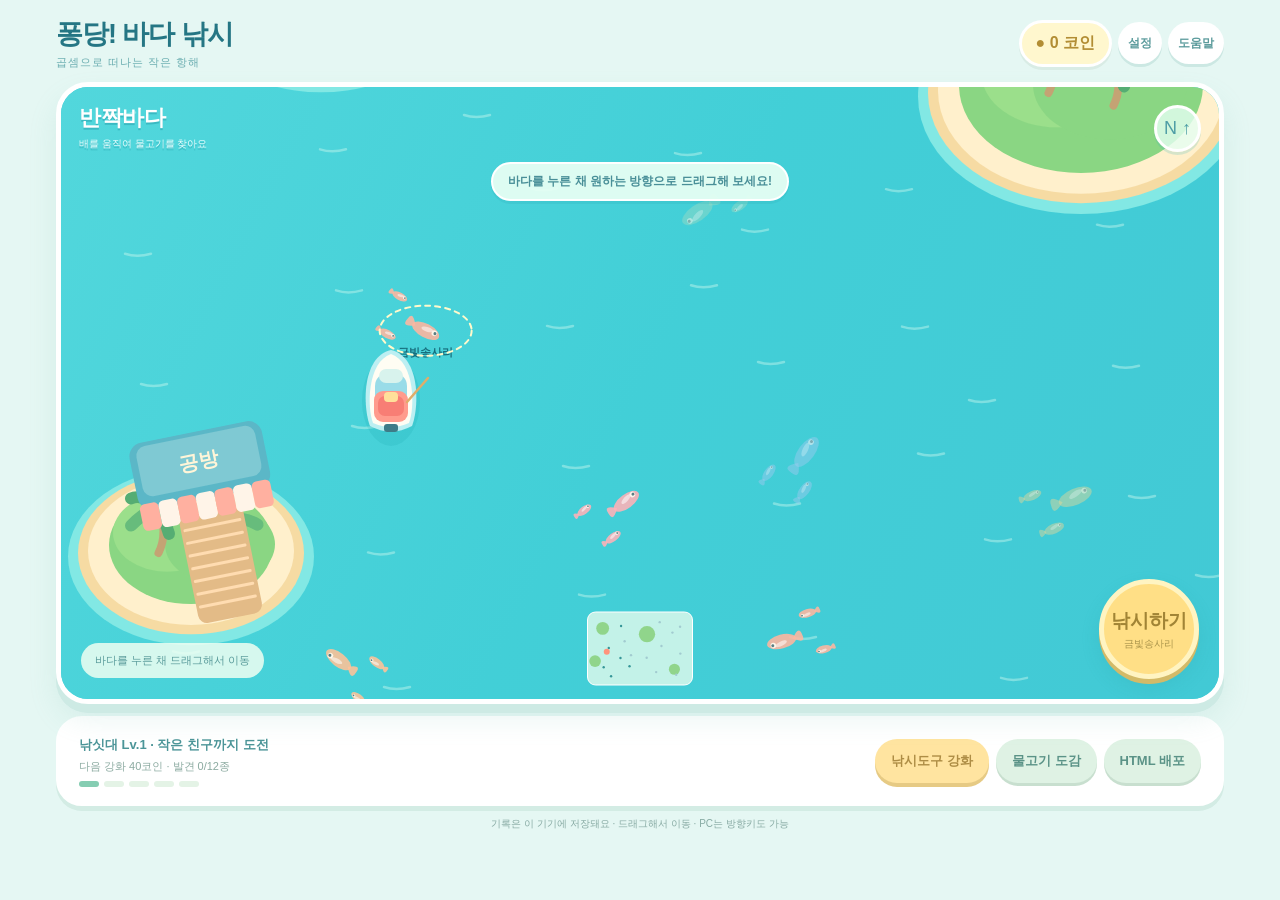
==== commit e88e659c: "Fix button input and add drag steering with mobile layout" ====
--- a/index.html
+++ b/index.html
@@ -1,11 +1,14 @@
-<!doctype html><html lang="ko"><head><meta charset="utf-8"><meta name="viewport" content="width=device-width,initial-scale=1"><meta name="theme-color" content="#43cfd7"><meta name="description" content="동글동글 반짝바다를 항해하며 곱셈으로 낚시하는 힐링 학습 게임."><title>퐁당! 바다 낚시</title><style>600;700;900&display=swap');
-*{box-sizing:border-box}body{margin:0;background:#102e40;color:#244858;font-family:'Noto Sans KR',sans-serif}button,input{font:inherit}button{cursor:pointer;touch-action:manipulation;border:0;font-weight:800}button:disabled{opacity:.45;cursor:default}button:focus-visible{outline:3px solid #ffc55b;outline-offset:3px}h1,h2,h3{font-family:Jua,sans-serif;font-weight:400;margin:0 0 12px}.app{max-width:1100px;margin:auto;padding:14px}.hud{display:flex;align-items:center;justify-content:space-between;color:#fff2ce;gap:10px;margin-bottom:12px}.brand{font:27px Jua,sans-serif}.brand small{display:block;font:11px 'Noto Sans KR',sans-serif;color:#a6cdd0;margin-top:3px;letter-spacing:2px}.hud-right{display:flex;gap:6px;align-items:center}.coins{background:#244b59;border:1px solid #52717a;border-radius:14px;padding:10px 14px;font-weight:900;color:#ffe29b}.mini{background:#294d5c;color:#d2e4db;border:1px solid #58727a;border-radius:11px;padding:10px;min-height:42px;font-size:12px}.viewport{position:relative;overflow:hidden;border:2px solid #77b5b0;border-radius:24px;background:#247f92;box-shadow:0 15px 60px #00162566}canvas{display:block;width:100%;height:min(68dvh,650px);min-height:330px;touch-action:none;cursor:crosshair}.map-label{position:absolute;top:16px;left:18px;pointer-events:none;color:#f3f4d5;text-shadow:0 1px 3px #18475d}.map-label strong{display:block;font:22px Jua,sans-serif}.map-label span{font-size:11px}.compass{position:absolute;top:18px;right:18px;width:47px;height:47px;border:1px solid #dbefd67a;border-radius:50%;display:grid;place-items:center;background:#1a566555;color:#f8e9b1;font-size:18px;pointer-events:none}.message{position:absolute;top:76px;left:50%;transform:translateX(-50%);width:max-content;max-width:90%;background:#103e54b3;border:1px solid #a1d2c25c;padding:9px 15px;border-radius:25px;color:#f6efce;font-size:12px;text-align:center;pointer-events:none}.controls{position:absolute;bottom:16px;left:16px;display:grid;grid-template-columns:repeat(3,42px);gap:4px}.controls button{background:#e1f0dfdf;color:#2b6570;border:1px solid #fcfff2;border-radius:12px;min-height:42px;font-size:18px;box-shadow:0 2px #2c6c7b66}.controls [data-dir=up]{grid-column:2}.controls [data-dir=left]{grid-column:1}.controls [data-dir=down]{grid-column:2}.controls [data-dir=right]{grid-column:3}.cast{position:absolute;bottom:20px;right:20px;border:2px solid #ffe9ac;border-radius:50%;width:100px;height:100px;background:linear-gradient(#ffe5a0,#eab75c);color:#6e4a22;font:21px Jua,sans-serif;box-shadow:0 5px #a87e3e,0 8px 25px #174b5c55}.cast small{display:block;font:10px 'Noto Sans KR',sans-serif;margin-top:3px}.dock{background:#f3f0db;border-radius:20px;padding:16px 20px;margin-top:12px;display:flex;align-items:center;justify-content:space-between;gap:15px}.dock strong{font-size:13px}.dock p{margin:5px 0 0;font-size:11px;color:#6f8178}.dock-actions{display:flex;gap:7px}.button{padding:12px 16px;border:1px solid #c9d6c2;border-radius:12px;background:#e2ead7;color:#395f63;min-height:44px;font-size:13px}.primary{background:linear-gradient(#358d82,#176b68);color:#fff3cf;border:1px solid #5c9c87;box-shadow:0 3px #134e50}.gold{background:linear-gradient(#ffe5a0,#eec16b);color:#765422;border-color:#d5b776;box-shadow:0 3px #b69150}.wide{width:100%;font-size:17px;margin-top:12px}.progress{display:flex;gap:5px;margin-top:7px}.progress i{width:20px;height:4px;border-radius:5px;background:#cedac0}.progress i.on{background:#4e9c84}.panel{position:absolute;inset:0;background:#123c50a3;backdrop-filter:blur(3px);display:grid;place-items:center;padding:18px;z-index:5}.paper{background:#fff8e4;border:2px solid #e8ce90;border-radius:24px;padding:23px;width:min(420px,100%);text-align:center;box-shadow:0 20px 60px #052b4699;max-height:100%;overflow:auto}.fish-preview{height:100px;width:180px;margin:auto}.fish-preview svg{width:100%;height:100%}.paper .label{font-size:10px;letter-spacing:2px;color:#a28c58;font-weight:900}.paper h2{font-size:25px;margin-top:8px}.paper p{font-size:13px;line-height:1.65;color:#6e8178;margin:9px 0}.equation{font:45px Jua,sans-serif;color:#28535e;margin:15px 0}.answers{display:flex;gap:9px}.answers button{flex:1;min-height:58px;border:2px solid #ccd8bf;border-radius:13px;background:#edf0db;color:#2d5960;font:27px Jua,sans-serif;box-shadow:0 3px #b8cbb7}.odds{font-size:12px;color:#8c733c;background:#f0e6c6;padding:8px;border-radius:10px;margin:12px 0}.hint{background:#e9ead4;border-radius:12px;padding:12px}.groups{display:flex;flex-wrap:wrap;justify-content:center;gap:4px;margin:8px 0}.groups span{border:1px solid #c5b67c;border-radius:5px;padding:3px;color:#a08b41;font-size:12px;letter-spacing:1px}.result-coins{font:24px Jua,sans-serif;color:#ad843b;margin:16px 0}.caught .fish-preview{animation:pop .55s ease-out}.lost .fish-preview{opacity:.5;animation:escape .8s ease-out}.reeling-icon{font-size:50px;color:#c9a24b;animation:spin 1s linear infinite}.reeling-line{height:5px;background:#dce1c9;border-radius:8px;overflow:hidden;margin:20px 0}.reeling-line i{display:block;height:100%;background:#4f9d89;animation:fill 1s linear forwards}.footnote{font-size:10px;text-align:center;color:#75949b;margin-top:11px}dialog{width:min(600px,calc(100% - 24px));max-height:88dvh;border:1px solid #ddcd9d;border-radius:24px;background:#fff8e6;padding:24px;color:#365663}dialog::backdrop{background:#0d263bc9;backdrop-filter:blur(4px)}dialog p{font-size:13px;line-height:1.7;color:#6d8178}.collection{display:grid;grid-template-columns:repeat(3,1fr);gap:9px}.specimen{background:#e9ecd8;border:1px solid #d3dabe;border-radius:14px;text-align:center;padding:10px 5px;min-height:140px}.specimen svg{width:100%;height:75px}.specimen strong{font-size:11px;display:block}.specimen small{font-size:10px;display:block;color:#849077;margin-top:5px}.silhouette{filter:brightness(0);opacity:.15}.shop-item{padding:16px;background:#ebebd5;border-radius:16px;margin:12px 0}.shop-item h3{font-size:23px}.checks{display:flex;flex-wrap:wrap;gap:10px;margin:17px 0}.checks label{background:#e6ecd5;padding:11px;border-radius:9px}.checks input{width:18px;height:18px;vertical-align:middle;accent-color:#378e7f}.close{margin-top:20px;width:100%}.sr-only{position:absolute;width:1px;height:1px;overflow:hidden;clip-path:inset(50%)}@keyframes spin{to{rotate:360deg}}@keyframes fill{from{width:0}to{width:100%}}@keyframes pop{from{scale:.4;rotate:-12deg;opacity:0}to{scale:1;rotate:0;opacity:1}}@keyframes escape{to{translate:30px -10px;opacity:.3}}
+<!doctype html><html lang="ko"><head><meta charset="utf-8"><meta name="viewport" content="width=device-width,initial-scale=1"><meta name="theme-color" content="#43cfd7"><meta name="description" content="동글동글 반짝바다를 항해하며 곱셈으로 낚시하는 힐링 학습 게임."><title>퐁당! 바다 낚시</title><style>*{box-sizing:border-box}body{margin:0;background:#102e40;color:#244858;font-family:'Noto Sans KR',sans-serif}button,input{font:inherit}button{cursor:pointer;touch-action:manipulation;border:0;font-weight:800}button:disabled{opacity:.45;cursor:default}button:focus-visible{outline:3px solid #ffc55b;outline-offset:3px}h1,h2,h3{font-family:Jua,sans-serif;font-weight:400;margin:0 0 12px}.app{max-width:1100px;margin:auto;padding:14px}.hud{display:flex;align-items:center;justify-content:space-between;color:#fff2ce;gap:10px;margin-bottom:12px}.brand{font:27px Jua,sans-serif}.brand small{display:block;font:11px 'Noto Sans KR',sans-serif;color:#a6cdd0;margin-top:3px;letter-spacing:2px}.hud-right{display:flex;gap:6px;align-items:center}.coins{background:#244b59;border:1px solid #52717a;border-radius:14px;padding:10px 14px;font-weight:900;color:#ffe29b}.mini{background:#294d5c;color:#d2e4db;border:1px solid #58727a;border-radius:11px;padding:10px;min-height:42px;font-size:12px}.viewport{position:relative;overflow:hidden;border:2px solid #77b5b0;border-radius:24px;background:#247f92;box-shadow:0 15px 60px #00162566}canvas{display:block;width:100%;height:min(68dvh,650px);min-height:330px;touch-action:none;cursor:crosshair}.map-label{position:absolute;top:16px;left:18px;pointer-events:none;color:#f3f4d5;text-shadow:0 1px 3px #18475d}.map-label strong{display:block;font:22px Jua,sans-serif}.map-label span{font-size:11px}.compass{position:absolute;top:18px;right:18px;width:47px;height:47px;border:1px solid #dbefd67a;border-radius:50%;display:grid;place-items:center;background:#1a566555;color:#f8e9b1;font-size:18px;pointer-events:none}.message{position:absolute;top:76px;left:50%;transform:translateX(-50%);width:max-content;max-width:90%;background:#103e54b3;border:1px solid #a1d2c25c;padding:9px 15px;border-radius:25px;color:#f6efce;font-size:12px;text-align:center;pointer-events:none}.controls{position:absolute;bottom:16px;left:16px;display:grid;grid-template-columns:repeat(3,42px);gap:4px}.controls button{background:#e1f0dfdf;color:#2b6570;border:1px solid #fcfff2;border-radius:12px;min-height:42px;font-size:18px;box-shadow:0 2px #2c6c7b66}.controls [data-dir=up]{grid-column:2}.controls [data-dir=left]{grid-column:1}.controls [data-dir=down]{grid-column:2}.controls [data-dir=right]{grid-column:3}.cast{position:absolute;bottom:20px;right:20px;border:2px solid #ffe9ac;border-radius:50%;width:100px;height:100px;background:linear-gradient(#ffe5a0,#eab75c);color:#6e4a22;font:21px Jua,sans-serif;box-shadow:0 5px #a87e3e,0 8px 25px #174b5c55}.cast small{display:block;font:10px 'Noto Sans KR',sans-serif;margin-top:3px}.dock{background:#f3f0db;border-radius:20px;padding:16px 20px;margin-top:12px;display:flex;align-items:center;justify-content:space-between;gap:15px}.dock strong{font-size:13px}.dock p{margin:5px 0 0;font-size:11px;color:#6f8178}.dock-actions{display:flex;gap:7px}.button{padding:12px 16px;border:1px solid #c9d6c2;border-radius:12px;background:#e2ead7;color:#395f63;min-height:44px;font-size:13px}.primary{background:linear-gradient(#358d82,#176b68);color:#fff3cf;border:1px solid #5c9c87;box-shadow:0 3px #134e50}.gold{background:linear-gradient(#ffe5a0,#eec16b);color:#765422;border-color:#d5b776;box-shadow:0 3px #b69150}.wide{width:100%;font-size:17px;margin-top:12px}.progress{display:flex;gap:5px;margin-top:7px}.progress i{width:20px;height:4px;border-radius:5px;background:#cedac0}.progress i.on{background:#4e9c84}.panel{position:absolute;inset:0;background:#123c50a3;backdrop-filter:blur(3px);display:grid;place-items:center;padding:18px;z-index:5}.paper{background:#fff8e4;border:2px solid #e8ce90;border-radius:24px;padding:23px;width:min(420px,100%);text-align:center;box-shadow:0 20px 60px #052b4699;max-height:100%;overflow:auto}.fish-preview{height:100px;width:180px;margin:auto}.fish-preview svg{width:100%;height:100%}.paper .label{font-size:10px;letter-spacing:2px;color:#a28c58;font-weight:900}.paper h2{font-size:25px;margin-top:8px}.paper p{font-size:13px;line-height:1.65;color:#6e8178;margin:9px 0}.equation{font:45px Jua,sans-serif;color:#28535e;margin:15px 0}.answers{display:flex;gap:9px}.answers button{flex:1;min-height:58px;border:2px solid #ccd8bf;border-radius:13px;background:#edf0db;color:#2d5960;font:27px Jua,sans-serif;box-shadow:0 3px #b8cbb7}.odds{font-size:12px;color:#8c733c;background:#f0e6c6;padding:8px;border-radius:10px;margin:12px 0}.hint{background:#e9ead4;border-radius:12px;padding:12px}.groups{display:flex;flex-wrap:wrap;justify-content:center;gap:4px;margin:8px 0}.groups span{border:1px solid #c5b67c;border-radius:5px;padding:3px;color:#a08b41;font-size:12px;letter-spacing:1px}.result-coins{font:24px Jua,sans-serif;color:#ad843b;margin:16px 0}.caught .fish-preview{animation:pop .55s ease-out}.lost .fish-preview{opacity:.5;animation:escape .8s ease-out}.reeling-icon{font-size:50px;color:#c9a24b;animation:spin 1s linear infinite}.reeling-line{height:5px;background:#dce1c9;border-radius:8px;overflow:hidden;margin:20px 0}.reeling-line i{display:block;height:100%;background:#4f9d89;animation:fill 1s linear forwards}.footnote{font-size:10px;text-align:center;color:#75949b;margin-top:11px}dialog{width:min(600px,calc(100% - 24px));max-height:88dvh;border:1px solid #ddcd9d;border-radius:24px;background:#fff8e6;padding:24px;color:#365663}dialog::backdrop{background:#0d263bc9;backdrop-filter:blur(4px)}dialog p{font-size:13px;line-height:1.7;color:#6d8178}.collection{display:grid;grid-template-columns:repeat(3,1fr);gap:9px}.specimen{background:#e9ecd8;border:1px solid #d3dabe;border-radius:14px;text-align:center;padding:10px 5px;min-height:140px}.specimen svg{width:100%;height:75px}.specimen strong{font-size:11px;display:block}.specimen small{font-size:10px;display:block;color:#849077;margin-top:5px}.silhouette{filter:brightness(0);opacity:.15}.shop-item{padding:16px;background:#ebebd5;border-radius:16px;margin:12px 0}.shop-item h3{font-size:23px}.checks{display:flex;flex-wrap:wrap;gap:10px;margin:17px 0}.checks label{background:#e6ecd5;padding:11px;border-radius:9px}.checks input{width:18px;height:18px;vertical-align:middle;accent-color:#378e7f}.close{margin-top:20px;width:100%}.sr-only{position:absolute;width:1px;height:1px;overflow:hidden;clip-path:inset(50%)}@keyframes spin{to{rotate:360deg}}@keyframes fill{from{width:0}to{width:100%}}@keyframes pop{from{scale:.4;rotate:-12deg;opacity:0}to{scale:1;rotate:0;opacity:1}}@keyframes escape{to{translate:30px -10px;opacity:.3}}
 @media(max-width:650px){.app{padding:9px}.brand{font-size:22px}.brand small{font-size:9px}.hud{gap:5px;margin-bottom:9px}.coins{padding:8px 10px;font-size:13px}.mini{font-size:11px;padding:8px;min-height:37px}canvas{height:65dvh;min-height:330px}.dock{padding:13px;flex-wrap:wrap;gap:10px}.dock-actions{width:100%}.dock-actions button{flex:1;padding:10px 5px;font-size:11px}.cast{width:85px;height:85px;bottom:19px;right:15px;font-size:19px}.controls{grid-template-columns:repeat(3,38px);gap:4px;bottom:15px;left:12px}.controls button{min-height:38px}.message{font-size:10px;top:65px;padding:8px 12px}.map-label{top:14px;left:14px}.map-label strong{font-size:19px}.map-label span{font-size:9px}.compass{width:38px;height:38px;top:13px;right:13px}.paper{padding:18px}.paper h2{font-size:23px}.fish-preview{height:80px;width:150px}.equation{font-size:39px;margin:12px 0}.collection{grid-template-columns:repeat(3,1fr)}.specimen{min-height:125px}.specimen svg{height:64px}}
 @media(prefers-reduced-motion:reduce){*{animation:none!important}}
 
 /* Rounded, bright seaside theme. All assets are embedded for file distribution. */
 body{background:#e5f7f3;color:#246b78;font-family:'Arial Rounded MT Bold','Malgun Gothic',sans-serif}.hud{color:#257684}.brand{font-weight:900;font-family:inherit;letter-spacing:-1px}.brand small{color:#6aadb0;letter-spacing:1px}.app{max-width:1200px;padding:16px}.coins{background:#fff7ce;color:#b28d34;border:3px solid white;border-radius:30px;box-shadow:0 3px #d9ece5}.mini{background:#fff;color:#5d9c9d;border:0;border-radius:50px;box-shadow:0 3px #cce8e3}.viewport{border:5px solid #fff;border-radius:32px;background:#43cfd7;box-shadow:0 9px 0 #cdeae4,0 15px 28px #7abeb329}.map-label{color:#fff;text-shadow:0 2px #2ba7b299}.map-label strong{font-family:inherit;font-weight:900;letter-spacing:-.5px}.map-label span{color:#edffff}.compass{background:#e5fff3cc;border:3px solid #ffffff;color:#4d9da5;box-shadow:0 3px #36b6bf33}.message{background:#e9fff5ed;border:2px solid #ffffff;color:#498f98;font-weight:700;box-shadow:0 3px #28a8b533;top:75px}.controls{grid-template-columns:repeat(3,39px);gap:5px;background:#e8fff055;border-radius:24px;padding:8px;backdrop-filter:blur(3px)}.controls button{min-height:39px;border-radius:50%;border:2px solid #ffffff;background:#effff4e8;color:#5babb0;box-shadow:0 3px #25a0b048}.controls [data-dir]{grid-column:auto!important}.pad-center{display:grid;place-items:center;color:#b0e2d9}.cast{background:#ffdf86;border:5px solid #fff4c2;color:#a18435;box-shadow:0 5px #d3ba68,0 9px 18px #2b9ea733;font-family:inherit;font-weight:900;font-size:19px}.cast small{font-size:10px;color:#aa944b}.dock{background:#ffffff;border:2px solid #fff;border-radius:26px;box-shadow:0 5px #d3ece4;padding:17px 21px}.dock strong{color:#4c9598}.dock p{color:#8baaa0}.button{border:0;border-radius:50px;background:#dff2e4;color:#5b9387;box-shadow:0 3px #c8dfcf}.primary{background:#70c5ac;color:#fff;border:0;box-shadow:0 4px #52a58c}.gold{background:#ffe4a0;color:#ae8d45;border:0;box-shadow:0 4px #e6ca84}.progress i{height:6px;border-radius:9px;background:#e4f3e6}.progress i.on{background:#85cdb2}.panel{background:#40aeb778;backdrop-filter:blur(5px)}.paper{background:#fffdf0;border:6px solid #fff;border-radius:34px;box-shadow:0 10px 0 #7dbebc55,0 18px 40px #267e8d33}.paper .label{color:#9bbf9f}.paper h2,h1,h2,h3{font-family:inherit;font-weight:900;color:#4d979a}.paper p{color:#89a198}.equation{font-family:inherit;font-weight:900;color:#458c95}.answers button{border:3px solid #fff;border-radius:21px;background:#e0f4de;color:#63a293;box-shadow:0 4px #bfd9b9;font-family:inherit;font-weight:900}.odds{background:#fff2c9;color:#b39c60;border-radius:20px}.hint{background:#ecf5df;border-radius:20px}.result-coins{font-family:inherit;font-weight:900;color:#cca953}.footnote{color:#87aaa3}.specimen{background:#e7f4e7;border:3px solid #fff;border-radius:23px}.shop-item{background:#eaf6e7;border-radius:24px}dialog{border:6px solid #fff;border-radius:31px;background:#fffdf1;box-shadow:0 15px 45px #42999d44}dialog::backdrop{background:#228d9f8c}.checks label{background:#e4f3df;border-radius:17px}.map-label,.message,.dock{user-select:none}
 @media(max-width:650px){.app{padding:9px}.viewport{border-width:4px;border-radius:26px}.controls{grid-template-columns:repeat(3,32px);gap:4px;padding:6px;bottom:12px;left:10px;border-radius:20px}.controls button{min-height:32px;font-size:15px}.dock{padding:13px}.cast{width:86px;height:86px;font-size:17px;border-width:4px}.message{top:64px;font-size:10px}.brand{font-size:21px}.paper{border-width:4px;padding:17px}.paper h2{font-size:22px}}
+/* Reliable input and a larger touch playfield. */
+button{touch-action:manipulation;-webkit-tap-highlight-color:transparent;user-select:none}.controls{display:none}.drag-hint{position:absolute;bottom:21px;left:20px;padding:10px 14px;border-radius:25px;background:#effff2d9;color:#5a9b9b;font-size:11px;pointer-events:none;user-select:none}.joystick{position:absolute;width:100px;height:100px;margin:-50px 0 0 -50px;border:3px solid #fff9;border-radius:50%;background:#eaffed38;pointer-events:none;z-index:3}.joystick[hidden]{display:none}.joystick i{position:absolute;left:27px;top:27px;width:40px;height:40px;border:3px solid #fff;border-radius:50%;background:#d5f4e8b8;box-shadow:0 2px 5px #138e9b22}.cast{touch-action:manipulation}.answers button{touch-action:manipulation;min-height:64px}.paper{overscroll-behavior:contain}.message{max-width:80%;white-space:normal}.map-label span{font-size:10px}.minimap{pointer-events:none}
+@media(max-width:800px),(pointer:coarse){html,body{height:100%;overflow:hidden}.app{height:100dvh;min-height:0;max-width:none;display:flex;flex-direction:column;padding:max(6px,env(safe-area-inset-top)) 6px max(6px,env(safe-area-inset-bottom));gap:6px}.hud{flex:0 0 44px;margin:0;padding:0 4px;min-height:0}.brand{font-size:19px}.brand small{font-size:8px;letter-spacing:0}.hud-right{gap:4px}.mini{min-height:35px;padding:8px;font-size:10px}.coins{padding:7px 10px;font-size:13px;border-width:2px}.app>main{flex:1;min-height:0;display:flex;flex-direction:column;gap:6px}.viewport{flex:1;min-height:0;border-width:3px;border-radius:22px;box-shadow:0 3px #cdeae4}canvas{height:100%;min-height:0;width:100%}.dock{flex:0 0 auto;margin:0;padding:8px 10px;gap:7px;border-radius:18px;box-shadow:none;flex-wrap:wrap}.dock>div:first-child{width:100%}.dock strong{font-size:11px}.dock p{font-size:10px;margin-top:3px}.progress{display:none}.dock-actions{width:100%;gap:6px}.dock-actions .button{flex:1;min-height:38px;padding:8px 4px;font-size:11px;box-shadow:none}.app>.footnote{display:none}.map-label{left:12px;top:12px}.map-label strong{font-size:18px}.map-label span{display:none}.compass{width:32px;height:32px;top:11px;right:11px;font-size:13px;border-width:2px}.message{top:48px;padding:7px 10px;font-size:10px;max-width:90%;border-width:1px}.drag-hint{bottom:14px;left:12px;max-width:48%;font-size:10px;padding:8px 10px}.cast{width:82px;height:82px;bottom:15px;right:13px;font-size:16px;border-width:3px}.cast small{font-size:9px}.panel{position:fixed;inset:0;z-index:50;padding:12px;background:#36a9b3a8}.paper{width:min(420px,100%);max-height:calc(100dvh - 24px);padding:17px;border-radius:25px;border-width:4px;overflow:auto}.paper .fish-preview{height:62px;width:130px}.paper .label{font-size:9px;letter-spacing:1px}.paper h2{font-size:22px;margin:7px 0}.paper p{font-size:11px;line-height:1.55;margin:8px 0}.paper .odds{font-size:11px;padding:8px;margin:9px 0}.paper .equation{font-size:39px;margin:14px 0}.answers{gap:8px}.answers button{min-height:66px;font-size:27px;border-radius:17px}.paper .wide{min-height:48px;margin-top:10px}.hint{padding:9px}.groups span{font-size:11px}.result-coins{margin:12px 0;font-size:24px}}
+@media(max-height:500px) and (orientation:landscape){.hud{flex-basis:35px}.brand small{display:none}.dock{flex-wrap:nowrap}.dock>div:first-child{width:auto;flex:1}.dock-actions{width:auto}.dock p{display:none}.dock-actions .button{min-height:34px;padding:6px 11px}.paper{padding:10px;width:min(490px,96%)}.paper .fish-preview,.paper .label{display:none}.paper h2{font-size:18px;margin:3px 0}.paper p{font-size:10px;line-height:1.3;margin:5px 0}.paper .odds{font-size:10px;margin:5px 0;padding:5px}.paper .equation{font-size:31px;margin:7px 0}.answers button{min-height:50px;font-size:24px}.cast{width:68px;height:68px;font-size:14px}.drag-hint{font-size:9px}.message{top:40px}}
 </style></head><body><div id="app"></div><dialog id="modal" aria-label="게임 안내"></dialog><script>'use strict';
 const Sea=(()=>{
  const names=['금빛송사리','귤빛붕어','물방울잉어','왕관잉어','흰동가리','파랑쥐치','통통복어','무지개복어','달빛메기','별꼬리물고기','은하가오리','바다수호룡'];
@@ -30,7 +33,8 @@
  function turn(current,target,dt){let delta=Math.atan2(Math.sin(target-current),Math.cos(target-current));return current+delta*(1-Math.exp(-9*dt));}
  function step(position,motion,input,dt,safe){dt=clamp(dt,0,.05);let response=1-Math.exp(-(input.x||input.y?5.5:8)*dt);motion.vx+=(input.x*170-motion.vx)*response;motion.vy+=(input.y*170-motion.vy)*response;let speed=Math.hypot(motion.vx,motion.vy);if(speed<.4){motion.vx=motion.vy=0;return;}let x=position.x+motion.vx*dt,y=position.y+motion.vy*dt;if(safe(x,y)){position.x=x;position.y=y;}else{if(safe(x,position.y))position.x=x;else motion.vx=0;if(safe(position.x,y))position.y=y;else motion.vy=0;}if(speed>3)motion.angle=turn(motion.angle,Math.atan2(motion.vy,motion.vx),dt);return speed;}
  function swim(f,time){let w=.00025,phase=time*w+f.seed;let radius=38+(f.i%3)*9;f.x=f.homeX+Math.sin(phase)*radius;f.y=f.homeY+Math.sin(phase*.8+f.seed)*radius*.65;let vx=Math.cos(phase)*radius,vy=Math.cos(phase*.8+f.seed)*radius*.65*.8;f.angle=Math.atan2(vy,vx);}
- return {vector,turn,step,swim};
+ function dragVector(dx,dy){let distance=Math.hypot(dx,dy);if(distance<7)return {x:0,y:0};let strength=Math.min(1,(distance-7)/45);return {x:dx/distance*strength,y:dy/distance*strength};}
+ return {vector,turn,step,swim,dragVector};
 })();
 if(typeof module!=='undefined')module.exports=Motion;
 </script><script>'use strict';
@@ -54,17 +58,17 @@
 const SAVE='gugu-sea-v4',params=new URLSearchParams(location.search),student=params.get('student')==='1'||document.querySelector('meta[name="gugu-student"]')?.content==='1';let raw=null,storage=true;
 try{raw=JSON.parse(localStorage.getItem(SAVE)||localStorage.getItem('pond-adventure-v3')||localStorage.getItem('pond-multiplication-v1')||'null');}catch(e){storage=false;}
 let s=Sea.restore(raw);const linked=[...new Set((params.get('dans')||document.querySelector('meta[name="gugu-dans"]')?.content||'').split(',').map(Number).filter(n=>Number.isInteger(n)&&n>=2&&n<=9))];if(linked.length&&linked.join()!==s.dans.join()){s.dans=linked;s.q=null;s.result=null;}
-let canvas,c,cam={x:0,y:0},cw=800,ch=500,dest=null,heading=-Math.PI/2,lastTime=0,held=null,nearest=null,reeling=false,toast='바다를 누르면 배가 이동해요. 물고기 가까이 가 보세요!',announcer='',lastSave=0;
-const keys=new Set(),touches=new Map(),motion={vx:0,vy:0,angle:-Math.PI/2},wake=[];let wakeClock=0,lastCastText='';
+let canvas,c,cam={x:0,y:0},cw=800,ch=500,dest=null,heading=-Math.PI/2,lastTime=0,held=null,nearest=null,reeling=false,toast='바다를 누른 채 원하는 방향으로 드래그해 보세요!',announcer='',lastSave=0;
+const keys=new Set(),touches=new Map(),motion={vx:0,vy:0,angle:-Math.PI/2},wake=[];let wakeClock=0,lastCastText='';let steering=null,pressedAction=null,lastPointerAction=-Infinity;
 const WORLD={w:1800,h:1250},islands=[{x:130,y:840,r:100},{x:260,y:280,r:110},{x:1020,y:380,r:140},{x:1490,y:980,r:95}],fish=[];
 const spots=[[350,610,0],[520,760,1],[240,960,4],[720,950,0],[680,480,2],[800,710,5],[1030,800,6],[1250,600,3],[1410,330,7],[1550,690,8],[1180,1050,9],[1560,1090,10],[1640,220,11],[420,1090,1],[550,270,4],[1200,180,6]];
 spots.forEach(([x,y,i],j)=>fish.push({x,y,homeX:x,homeY:y,i,seed:j*.91,cooldown:0,angle:0}));
 const images=Sea.names.map((_,i)=>{let im=new Image();im.src='data:image/svg+xml;charset=utf-8,'+encodeURIComponent(fishArt(i).replace('<svg ', '<svg xmlns="http://www.w3.org/2000/svg" '));return im;});
 function save(){try{localStorage.setItem(SAVE,JSON.stringify(s));}catch(e){storage=false;}}
 function btn(a,text,cls='button',disabled=false,val=''){return `<button class="${cls}" data-act="${a}" data-value="${val}" ${disabled?'disabled':''}>${text}</button>`;}
-function shell(){document.getElementById('app').innerHTML=`<div class="app"><header class="hud"><div class="brand">퐁당! 바다 낚시<small>곱셈으로 떠나는 작은 항해</small></div><div class="hud-right"><span class="coins" id="coins"></span>${!student?btn('settings','설정','mini'):''}${btn('help','도움말','mini')}</div></header><main><div class="viewport"><canvas id="sea" aria-label="탐험 바다. 바다를 누르면 배가 이동합니다. 방향 버튼이나 방향키로도 움직일 수 있습니다."></canvas><div class="map-label"><strong>반짝바다</strong><span>배를 움직여 물고기를 찾아요</span></div><div class="compass" aria-hidden="true">N ↑</div><div id="message" class="message" role="status"></div><div class="controls" aria-label="배 이동"><button data-dir="up-left" aria-label="왼쪽 위로 이동">↖</button><button data-dir="up" aria-label="위로 이동">↑</button><button data-dir="up-right" aria-label="오른쪽 위로 이동">↗</button><button data-dir="left" aria-label="왼쪽으로 이동">←</button><span class="pad-center" aria-hidden="true">●</span><button data-dir="right" aria-label="오른쪽으로 이동">→</button><button data-dir="down-left" aria-label="왼쪽 아래로 이동">↙</button><button data-dir="down" aria-label="아래로 이동">↓</button><button data-dir="down-right" aria-label="오른쪽 아래로 이동">↘</button></div><button class="cast" data-act="cast" id="cast">낚시하기<small>가까운 물고기</small></button><div id="overlay"></div></div><section class="dock"><div><strong id="rod-label"></strong><p id="goal"></p><div class="progress" id="progress"></div></div><div class="dock-actions">${btn('shop','낚시도구 강화','button gold')}${btn('book','물고기 도감')}${btn('share','HTML 배포')}</div></section></main><div id="storage" class="footnote"></div><div class="sr-only" id="announce" aria-live="polite"></div></div>`;canvas=document.getElementById('sea');c=canvas.getContext('2d');new ResizeObserver(resize).observe(canvas);canvas.addEventListener('pointerdown',tap);resize();refresh();}
-function refresh(){document.getElementById('coins').textContent='● '+s.coins+' 코인';document.getElementById('rod-label').textContent='낚싯대 Lv.'+s.rod+' · '+['작은 친구','중간 물고기','큰 물고기','아주 큰 물고기','전설의 물고기'][s.rod-1]+'까지 도전';let num=s.counts.filter(Boolean).length;document.getElementById('goal').textContent=s.rod<5?'다음 강화 '+Sea.prices[s.rod-1]+'코인 · 발견 '+num+'/12종':'최고 장비 완성! 전설의 바다수호룡을 찾아보세요.';document.getElementById('progress').innerHTML=Array.from({length:5},(_,i)=>'<i class="'+(i<s.rod?'on':'')+'"></i>').join('');document.getElementById('storage').textContent=storage?'기록은 이 기기에 저장돼요 · 바다를 터치하거나 방향 버튼으로 이동':'이 브라우저에서 저장할 수 없어요. 화면을 닫으면 기록이 사라질 수 있어요.';overlay();}
-function overlay(){let el=document.getElementById('overlay'),q=s.q,r=s.result;if(!q){el.innerHTML='';return;}let content='';if(reeling)content='<div class="reeling-icon">◌</div><h2>입질이 왔어요!</h2><p>낚싯줄을 조심조심 당기는 중…</p><div class="reeling-line"><i></i></div>';else if(r)content=`<div class="${r.caught?'caught':'lost'}"><span class="label">${r.caught?'NICE CATCH!':'다음 낚시를 기대해요'}</span><div class="fish-preview">${fishArt(r.i)}</div><h2>${r.caught?Sea.names[r.i]+' 획득!':'아쉽게 놓쳤어요!'}</h2><p>${r.a} × ${r.b} = <b>${r.answer}</b> · 곱셈은 잘 풀었어요.</p>${r.caught?'<p>'+r.size+'cm · 도감에 기록했어요.</p>':'<p>물고기가 힘차게 빠져나갔어요.<br>낚싯대가 강할수록 잡기 쉬워져요.</p>'}<div class="result-coins">+${r.coins} 코인</div>${!r.caught?'<p>학습 코인 3개를 받았어요. '+(s.misses>=2?'다음 정답 낚시는 반드시 성공해요!':'다음 낚시의 성공 확률이 올라가요.')+'</p>':''}${btn('continue','바다로 돌아가기','button primary wide')}</div>`;else{content=`<span class="label">낚싯줄을 던졌어요</span><div class="fish-preview">${fishArt(q.i)}</div><h2>${Sea.names[q.i]}의 입질!</h2><div class="odds">${s.misses>=2?'두 번 놓쳤어요 · 이번 정답 낚시는 성공 보장!':'정답 후 포획 확률 '+Math.round(Sea.chance(s,q.i)*100)+'% · 필요 장비 Lv.'+Sea.req[q.i]}</div>${q.phase==='answer'?`<div class="equation">${q.a} × ${q.b} = ?</div><div class="answers">${q.choices.map(n=>btn('answer',n,'',q.disabled.includes(n),n)).join('')}</div>`:`<p>${q.phase==='hint'?'그림을 보고 다시 생각해요.':'함께 배워요. 정답은 '+q.a*q.b+'예요.'}</p><div class="hint"><strong>${q.a}씩 ${q.b}묶음</strong><div class="groups">${Array.from({length:q.b},()=>'<span>'+'●'.repeat(q.a)+'</span>').join('')}</div>${Array(q.b).fill(q.a).join(' + ')}${q.phase==='explain'?' = '+q.a*q.b:''}</div>${btn(q.phase==='hint'?'retry':'learned',q.phase==='hint'?'다시 도전':'알겠어요 · 낚싯줄 당기기','button primary wide')}`}<p>정답을 맞혀도 놓칠 수 있어요.<br>장비를 강화하면 더 큰 물고기에 도전해요.</p>`;}el.innerHTML='<div class="panel"><section class="paper" aria-label="낚시 곱셈 문제">'+content+'</section></div>';}
+function shell(){document.getElementById('app').innerHTML=`<div class="app"><header class="hud"><div class="brand">퐁당! 바다 낚시<small>곱셈으로 떠나는 작은 항해</small></div><div class="hud-right"><span class="coins" id="coins"></span>${!student?btn('settings','설정','mini'):''}${btn('help','도움말','mini')}</div></header><main><div class="viewport"><canvas id="sea" aria-label="탐험 바다. 바다를 누른 채 원하는 방향으로 드래그하면 배가 이동합니다. PC는 방향키도 사용할 수 있습니다."></canvas><div class="map-label"><strong>반짝바다</strong><span>배를 움직여 물고기를 찾아요</span></div><div class="compass" aria-hidden="true">N ↑</div><div id="message" class="message" role="status"></div><div class="controls" aria-label="배 이동"><button data-dir="up-left" aria-label="왼쪽 위로 이동">↖</button><button data-dir="up" aria-label="위로 이동">↑</button><button data-dir="up-right" aria-label="오른쪽 위로 이동">↗</button><button data-dir="left" aria-label="왼쪽으로 이동">←</button><span class="pad-center" aria-hidden="true">●</span><button data-dir="right" aria-label="오른쪽으로 이동">→</button><button data-dir="down-left" aria-label="왼쪽 아래로 이동">↙</button><button data-dir="down" aria-label="아래로 이동">↓</button><button data-dir="down-right" aria-label="오른쪽 아래로 이동">↘</button></div><button class="cast" data-act="cast" id="cast"><span id="cast-text">낚시하기</span><small id="cast-hint">가까운 물고기</small></button><div class="drag-hint">바다를 누른 채 드래그해서 이동</div><div id="joystick" class="joystick" hidden><i></i></div><div id="overlay"></div></div><section class="dock"><div><strong id="rod-label"></strong><p id="goal"></p><div class="progress" id="progress"></div></div><div class="dock-actions">${btn('shop','낚시도구 강화','button gold')}${btn('book','물고기 도감')}${btn('share','HTML 배포')}</div></section></main><div id="storage" class="footnote"></div><div class="sr-only" id="announce" aria-live="polite"></div></div>`;canvas=document.getElementById('sea');c=canvas.getContext('2d');new ResizeObserver(resize).observe(canvas);canvas.addEventListener('pointerdown',startSteering);canvas.addEventListener('pointermove',moveSteering);canvas.addEventListener('pointerup',endSteering);canvas.addEventListener('pointercancel',cancelSteering);canvas.addEventListener('lostpointercapture',cancelSteering);resize();refresh();}
+function refresh(){document.getElementById('coins').textContent='● '+s.coins+' 코인';document.getElementById('rod-label').textContent='낚싯대 Lv.'+s.rod+' · '+['작은 친구','중간 물고기','큰 물고기','아주 큰 물고기','전설의 물고기'][s.rod-1]+'까지 도전';let num=s.counts.filter(Boolean).length;document.getElementById('goal').textContent=s.rod<5?'다음 강화 '+Sea.prices[s.rod-1]+'코인 · 발견 '+num+'/12종':'최고 장비 완성! 전설의 바다수호룡을 찾아보세요.';document.getElementById('progress').innerHTML=Array.from({length:5},(_,i)=>'<i class="'+(i<s.rod?'on':'')+'"></i>').join('');document.getElementById('storage').textContent=storage?'기록은 이 기기에 저장돼요 · 드래그해서 이동 · PC는 방향키도 가능':'이 브라우저에서 저장할 수 없어요. 화면을 닫으면 기록이 사라질 수 있어요.';overlay();}
+function overlay(){let el=document.getElementById('overlay'),q=s.q,r=s.result;if(!q){el.innerHTML='';return;}let content='';if(reeling)content='<div class="reeling-icon">◌</div><h2>정답이에요!</h2><p>낚싯줄을 조심조심 당기는 중…</p><div class="reeling-line"><i></i></div>';else if(r)content=`<div class="${r.caught?'caught':'lost'}"><span class="label">${r.caught?'NICE CATCH!':'다음 낚시를 기대해요'}</span><div class="fish-preview">${fishArt(r.i)}</div><h2>${r.caught?Sea.names[r.i]+' 획득!':'아쉽게 놓쳤어요!'}</h2><p>${r.a} × ${r.b} = <b>${r.answer}</b> · 곱셈은 잘 풀었어요.</p>${r.caught?'<p>'+r.size+'cm · 도감에 기록했어요.</p>':'<p>물고기가 힘차게 빠져나갔어요.<br>낚싯대가 강할수록 잡기 쉬워져요.</p>'}<div class="result-coins">+${r.coins} 코인</div>${!r.caught?'<p>학습 코인 3개를 받았어요. '+(s.misses>=2?'다음 정답 낚시는 반드시 성공해요!':'다음 낚시의 성공 확률이 올라가요.')+'</p>':''}${btn('continue','바다로 돌아가기','button primary wide')}</div>`;else{content=`<span class="label">낚싯줄을 던졌어요</span><div class="fish-preview">${fishArt(q.i)}</div><h2>${Sea.names[q.i]}의 입질!</h2><div class="odds">${s.misses>=2?'두 번 놓쳤어요 · 이번 정답 낚시는 성공 보장!':'정답 후 포획 확률 '+Math.round(Sea.chance(s,q.i)*100)+'% · 필요 장비 Lv.'+Sea.req[q.i]}</div>${q.phase==='answer'?`<div class="equation">${q.a} × ${q.b} = ?</div><div class="answers">${q.choices.map(n=>btn('answer',n,'',q.disabled.includes(n),n)).join('')}</div>`:`<p>${q.phase==='hint'?'그림을 보고 다시 생각해요.':'함께 배워요. 정답은 '+q.a*q.b+'예요.'}</p><div class="hint"><strong>${q.a}씩 ${q.b}묶음</strong><div class="groups">${Array.from({length:q.b},()=>'<span>'+'●'.repeat(q.a)+'</span>').join('')}</div>${Array(q.b).fill(q.a).join(' + ')}${q.phase==='explain'?' = '+q.a*q.b:''}</div>${btn(q.phase==='hint'?'retry':'learned',q.phase==='hint'?'다시 도전':'알겠어요 · 낚싯줄 당기기','button primary wide')}`}<p>정답을 맞혀도 놓칠 수 있어요.<br>장비를 강화하면 더 큰 물고기에 도전해요.</p>`;}el.innerHTML='<div class="panel"><section class="paper" aria-label="낚시 곱셈 문제">'+content+'</section></div>';}
 function resize(){let rect=canvas.getBoundingClientRect(),dpr=Math.min(devicePixelRatio||1,2);cw=rect.width;ch=rect.height;canvas.width=Math.round(cw*dpr);canvas.height=Math.round(ch*dpr);c.setTransform(dpr,0,0,dpr,0,0);cam.x=Math.max(0,Math.min(WORLD.w-cw,s.boat.x-cw/2));cam.y=Math.max(0,Math.min(WORLD.h-ch,s.boat.y-ch/2));}
 function circle(x,y,r,fill){c.beginPath();c.arc(x,y,r,0,Math.PI*2);c.fillStyle=fill;c.fill();}
 function island(a){c.save();c.translate(a.x,a.y);c.scale(1,.72);circle(0,5,a.r+23,'#82e8e4');circle(0,0,a.r+13,'#f6dba3');circle(0,-3,a.r+3,'#fff0cc');circle(0,-11,a.r-18,'#8ad683');circle(-24,-28,a.r*.54,'#9bdf8b');circle(29,-12,a.r*.55,'#8ad683');c.restore();for(let k=0;k<2;k++){let x=a.x+(k-.5)*65,y=a.y-20+Math.sin(k)*15;c.lineCap='round';c.strokeStyle='#c4a374';c.lineWidth=8;c.beginPath();c.moveTo(x,y+20);c.quadraticCurveTo(x+10,y,x,y-27);c.stroke();for(let j=0;j<5;j++){let ang=j*1.256;c.strokeStyle=j%2?'#55ad73':'#67bc7c';c.lineWidth=12;c.beginPath();c.moveTo(x,y-28);c.quadraticCurveTo(x+Math.cos(ang)*23,y-28+Math.sin(ang)*19,x+Math.cos(ang)*34,y-21+Math.sin(ang)*23);c.stroke();}}}
@@ -93,12 +97,17 @@
 
  if(nearest){c.strokeStyle=Sea.req[nearest.i]<=s.rod?'#fff9cb':'#a5d9d7';c.setLineDash([5,5]);c.lineWidth=2;c.beginPath();c.ellipse(nearest.x,nearest.y,43+Sea.req[nearest.i]*3,25,0,0,Math.PI*2);c.stroke();c.setLineDash([]);}if(dest&&!s.q){circle(dest.x,dest.y,7,'#ffebaa66');c.strokeStyle='#fff2aeaa';c.lineWidth=1;c.beginPath();c.arc(dest.x,dest.y,13,0,Math.PI*2);c.stroke();}if(s.q){let f=fish.find(f=>f.i===s.q.i&&f.cooldown<=0);if(f){c.strokeStyle='#ffedb5';c.lineWidth=1.5;c.beginPath();c.moveTo(s.boat.x,s.boat.y);c.quadraticCurveTo(s.boat.x+50,s.boat.y-50,f.x,f.y);c.stroke();circle(f.x,f.y,4,'#ffb982');}}boat();c.restore();minimap();}
 function safe(x,y){if(x<45||x>WORLD.w-45||y<45||y>WORLD.h-45)return false;return !islands.some(a=>Math.pow((x-a.x)/(a.r+20),2)+Math.pow((y-a.y)/(a.r*.72+20),2)<1);}
+function startSteering(e){if(s.q||document.getElementById('modal').open||steering||e.button>0)return;steering={id:e.pointerId,startX:e.clientX,startY:e.clientY,x:e.clientX,y:e.clientY,active:false};canvas.setPointerCapture(e.pointerId);e.preventDefault();}
+function moveSteering(e){if(!steering||steering.id!==e.pointerId)return;steering.x=e.clientX;steering.y=e.clientY;if(Math.hypot(e.clientX-steering.startX,e.clientY-steering.startY)>8){steering.active=true;dest=null;let r=canvas.getBoundingClientRect(),j=document.getElementById('joystick'),dx=e.clientX-steering.startX,dy=e.clientY-steering.startY,d=Math.max(1,Math.hypot(dx,dy)),limit=Math.min(d,42);j.hidden=false;j.style.left=(steering.startX-r.left)+'px';j.style.top=(steering.startY-r.top)+'px';j.firstElementChild.style.transform='translate('+dx/d*limit+'px,'+dy/d*limit+'px)';toast='드래그한 방향으로 이동해요. 손을 떼면 멈춰요.';}e.preventDefault();}
+function endSteering(e){if(!steering||steering.id!==e.pointerId)return;let dragged=steering.active;steering=null;document.getElementById('joystick').hidden=true;if(dragged)dest=null;else if(e.pointerType==='mouse')tap(e);else toast='바다를 누른 채 손가락을 원하는 방향으로 움직여요.';e.preventDefault();}
+function cancelSteering(e){if(steering&&(!e||e.pointerId===steering.id)){steering=null;dest=null;document.getElementById('joystick').hidden=true;}}
 function tap(e){if(s.q||document.getElementById('modal').open)return;let r=canvas.getBoundingClientRect(),x=e.clientX-r.left+cam.x,y=e.clientY-r.top+cam.y;let f=fish.find(f=>f.cooldown<=0&&Math.hypot(f.x-x,f.y-y)<50);if(f){let d=Math.hypot(s.boat.x-f.x,s.boat.y-f.y);if(d<=150){nearest=f;cast();return;}let ratio=Math.max(0,(d-95)/d);x=s.boat.x+(f.x-s.boat.x)*ratio;y=s.boat.y+(f.y-s.boat.y)*ratio;toast='물고기 가까이 이동해요. 도착하면 낚시하기를 눌러요.';}else toast='목적지로 항해 중… 섬이 앞에 있으면 옆으로 돌아가요.';if(safe(x,y))dest={x,y};else toast='여기는 섬이에요. 섬 옆의 바다를 눌러 주세요.';}
 function frame(t){let dt=Math.min((t-lastTime)/1000,.05)||0;lastTime=t;
  if(!s.q&&!document.getElementById('modal').open){
   let directions=new Set(keys);for(let d of touches.values())for(let part of d.split('-'))directions.add(part);
   let input=Motion.vector(directions);
   if(directions.size)dest=null;
+  else if(steering?.active){input=Motion.dragVector(steering.x-steering.startX,steering.y-steering.startY);dest=null;}
   else if(dest){let distance=Math.hypot(dest.x-s.boat.x,dest.y-s.boat.y);if(distance<8&&Math.hypot(motion.vx,motion.vy)<20){dest=null;toast='도착! 가까운 물고기를 눌러 낚시해요.';}else{let brake=Math.min(1,distance/65);input={x:(dest.x-s.boat.x)/Math.max(1,distance)*brake,y:(dest.y-s.boat.y)/Math.max(1,distance)*brake};}}
   let speed=Motion.step(s.boat,motion,input,dt,safe)||0;
   wakeClock+=dt;if(speed>35&&wakeClock>.09){wakeClock=0;wake.push({x:s.boat.x-Math.cos(motion.angle)*31,y:s.boat.y-Math.sin(motion.angle)*31,life:1});}
@@ -106,7 +115,7 @@
  }else{motion.vx=motion.vy=0;}
  for(let w of wake)w.life-=dt*.8;while(wake.length&&wake[0].life<=0)wake.shift();
  let tx=Math.max(0,Math.min(WORLD.w-cw,s.boat.x-cw/2)),ty=Math.max(0,Math.min(WORLD.h-ch,s.boat.y-ch/2));cam.x+=(tx-cam.x)*Math.min(1,dt*4);cam.y+=(ty-cam.y)*Math.min(1,dt*4);draw(t);
- let b=document.getElementById('cast');b.disabled=!!s.q;let label=nearest?(Sea.req[nearest.i]<=s.rod?'낚시하기<small>'+Sea.names[nearest.i]+'</small>':'강화 필요<small>Lv.'+Sea.req[nearest.i]+' 낚싯대</small>'):'낚시하기<small>물고기에 가까이!</small>';if(label!==lastCastText){b.innerHTML=label;lastCastText=label;}
+ let b=document.getElementById('cast');b.disabled=!!s.q;let label=nearest?(Sea.req[nearest.i]<=s.rod?'낚시하기<small>'+Sea.names[nearest.i]+'</small>':'강화 필요<small>Lv.'+Sea.req[nearest.i]+' 낚싯대</small>'):'낚시하기<small>물고기에 가까이!</small>';if(label!==lastCastText&&!pressedAction){let match=label.match(/^(.*?)<small>(.*?)<\/small>$/);document.getElementById('cast-text').textContent=match?match[1]:label;document.getElementById('cast-hint').textContent=match?match[2]:'';lastCastText=label;}
  document.getElementById('message').textContent=s.misses>=2&&!s.q?'다음 정답 낚시는 성공 보장! 원하는 물고기를 찾아요.':toast;if(t-lastSave>2000){save();lastSave=t;}requestAnimationFrame(frame);
 }
 function cast(){if(s.q)return;if(!nearest){toast='물고기 가까이 이동해 주세요. 물고기를 누르면 그쪽으로 가요.';return;}if(Sea.req[nearest.i]>s.rod){toast='이 물고기는 Lv.'+Sea.req[nearest.i]+' 장비가 필요해요. 작은 물고기로 코인을 모아요.';return;}dest=null;if(Sea.begin(s,nearest.i)){save();refresh();}}
@@ -117,13 +126,17 @@
 function settings(){if(student)return;modal(`<h2>선생님 설정</h2><p>연습할 단을 고릅니다.</p><div class="checks">${[2,3,4,5,6,7,8,9].map(n=>'<label><input type="checkbox" name="dan" value="'+n+'" '+(s.dans.includes(n)?'checked':'')+'> '+n+'단</label>').join('')}</div>${btn('apply','단 선택 적용','button primary')}<p>설정은 이 기기에 저장합니다. 공유 링크에는 선택한 단을 포함할 수 있어요.</p>${btn('reset-confirm','새 수업 · 기록 초기화')}`);}
 function share(){modal('<h2>HTML 파일로 배포하기</h2><p>아래 버튼으로 학생용 게임 파일을 내려받아 학급 게시판이나 학습 플랫폼에 첨부해 주세요. 학생들은 파일을 저장한 뒤 Chrome 또는 Edge로 열면 됩니다.</p><p>현재 선택한 '+s.dans.join('·')+'단이 학생용 파일에 담겨요. 학생 기록은 각자의 기기에 따로 저장돼요.</p>'+btn('download','학생용 HTML 내려받기','button primary wide'));}
 function downloadStudent(){if(document.querySelector('script[src]'))return modal('<h2>배포 파일을 사용해 주세요</h2><p>제공된 단일 HTML 파일을 열면 학생용 파일을 내려받을 수 있어요.</p>');let doc=document.documentElement.cloneNode(true);doc.querySelector('#app').innerHTML='';doc.querySelector('#modal').innerHTML='';doc.querySelector('#modal').removeAttribute('open');for(let name of ['gugu-dans','gugu-student'])doc.querySelector('meta[name="'+name+'"]')?.remove();for(let [name,content]of [['gugu-dans',s.dans.join(',')],['gugu-student','1']]){let m=document.createElement('meta');m.name=name;m.content=content;doc.querySelector('head').append(m);}let blob=new Blob(['<!doctype html>'+doc.outerHTML],{type:'text/html;charset=utf-8'}),url=URL.createObjectURL(blob),a=document.createElement('a');a.href=url;a.download='퐁당-바다낚시-학생용.html';a.click();setTimeout(()=>URL.revokeObjectURL(url),2000);}
-document.addEventListener('click',e=>{let b=e.target.closest('[data-act]');if(!b||b.disabled||reeling)return;let a=b.dataset.act,n=Number(b.dataset.value);if(a==='close'){document.getElementById('modal').close();return;}if(a==='cast')return cast();if(a==='shop')return shop();if(a==='book')return book();if(a==='settings')return settings();if(a==='share')return share();if(a==='download')return downloadStudent();if(a==='help')return modal('<h2>바다에서 낚시하는 방법</h2><p>① 바다를 누르거나 방향 버튼을 길게 눌러 배를 움직여요.</p><p>② 물고기에 가까이 가서 낚시하기를 눌러요.</p><p>③ 곱셈을 풀고 낚싯줄을 당겨요. 잡으면 물고기 코인, 놓치면 학습 코인 3개!</p><p>④ 코인으로 장비를 강화하면 큰 물고기에 도전할 수 있어요. 연속 두 번 놓치면 다음 정답 낚시는 반드시 성공해요.</p>');if(a==='answer')return settle(Sea.submit(s,n));if(a==='learned')return settle(Sea.resolve(s));if(a==='retry'&&s.q?.phase==='hint')s.q.phase='answer';if(a==='continue'){if(s.result?.caught){let f=fish.find(f=>f.i===s.result.i&&f.cooldown<=0);if(f)f.cooldown=16;}Sea.finish(s);toast='새 물고기를 찾아 항해해요!';}if(a==='upgrade'){if(Sea.upgrade(s)){document.getElementById('modal').close();toast='강화 성공! 낚싯대 Lv.'+s.rod+' · 더 큰 물고기를 찾아요.';}}if(a==='apply'){let ds=[...document.querySelectorAll('input[name=dan]:checked')].map(x=>+x.value);if(!ds.length)return;s.dans=ds;document.getElementById('modal').close();}if(a==='reset-confirm'){document.getElementById('modal').close();return modal('<h2>새 수업을 시작할까요?</h2><p>코인·장비·수집 기록을 지웁니다. 선택한 단은 유지합니다.</p>'+btn('reset','기록 지우고 시작','button primary'));}if(a==='reset'){let ds=s.dans;s=Sea.fresh();s.dans=ds;dest=null;held=null;keys.clear();touches.clear();motion.vx=motion.vy=0;document.getElementById('modal').close();toast='새 항해를 시작해요!';}save();refresh();});
+function activateButton(b){if(!b||b.disabled||reeling)return;let a=b.dataset.act,n=Number(b.dataset.value);if(a==='close'){document.getElementById('modal').close();return;}if(a==='cast')return cast();if(a==='shop')return shop();if(a==='book')return book();if(a==='settings')return settings();if(a==='share')return share();if(a==='download')return downloadStudent();if(a==='help')return modal('<h2>바다에서 낚시하는 방법</h2><p>① 바다를 누른 채 원하는 방향으로 드래그해요. 손을 떼면 멈춰요. PC에서는 방향키도 사용할 수 있어요.</p><p>② 물고기에 가까이 가서 낚시하기를 눌러요.</p><p>③ 곱셈을 풀고 낚싯줄을 당겨요. 잡으면 물고기 코인, 놓치면 학습 코인 3개!</p><p>④ 코인으로 장비를 강화하면 큰 물고기에 도전할 수 있어요. 연속 두 번 놓치면 다음 정답 낚시는 반드시 성공해요.</p>');if(a==='answer')return settle(Sea.submit(s,n));if(a==='learned')return settle(Sea.resolve(s));if(a==='retry'&&s.q?.phase==='hint')s.q.phase='answer';if(a==='continue'){if(s.result?.caught){let f=fish.find(f=>f.i===s.result.i&&f.cooldown<=0);if(f)f.cooldown=16;}Sea.finish(s);toast='새 물고기를 찾아 항해해요!';}if(a==='upgrade'){if(Sea.upgrade(s)){document.getElementById('modal').close();toast='강화 성공! 낚싯대 Lv.'+s.rod+' · 더 큰 물고기를 찾아요.';}}if(a==='apply'){let ds=[...document.querySelectorAll('input[name=dan]:checked')].map(x=>+x.value);if(!ds.length)return;s.dans=ds;document.getElementById('modal').close();}if(a==='reset-confirm'){document.getElementById('modal').close();return modal('<h2>새 수업을 시작할까요?</h2><p>코인·장비·수집 기록을 지웁니다. 선택한 단은 유지합니다.</p>'+btn('reset','기록 지우고 시작','button primary'));}if(a==='reset'){let ds=s.dans;s=Sea.fresh();s.dans=ds;dest=null;held=null;keys.clear();touches.clear();motion.vx=motion.vy=0;document.getElementById('modal').close();toast='새 항해를 시작해요!';}save();refresh();}
+document.addEventListener('pointerdown',e=>{let b=e.target.closest('[data-act]');if(b&&!b.disabled&&e.button===0)pressedAction={button:b,id:e.pointerId,x:e.clientX,y:e.clientY};},true);
+document.addEventListener('pointerup',e=>{let p=pressedAction;if(!p||p.id!==e.pointerId)return;pressedAction=null;let rect=p.button.getBoundingClientRect();if(e.clientX>=rect.left&&e.clientX<=rect.right&&e.clientY>=rect.top&&e.clientY<=rect.bottom&&Math.hypot(e.clientX-p.x,e.clientY-p.y)<16&&p.button.isConnected){lastPointerAction=e.timeStamp;activateButton(p.button);}},true);
+document.addEventListener('pointercancel',()=>pressedAction=null,true);
+document.addEventListener('click',e=>{if(e.detail>0&&e.timeStamp-lastPointerAction<500)return;activateButton(e.target.closest('[data-act]'));});
 document.addEventListener('pointerdown',e=>{let b=e.target.closest('[data-dir]');if(b&&!s.q&&!document.getElementById('modal').open){touches.set(e.pointerId,b.dataset.dir);b.setPointerCapture(e.pointerId);e.preventDefault();}});
 document.addEventListener('pointerup',e=>touches.delete(e.pointerId));document.addEventListener('pointercancel',e=>touches.delete(e.pointerId));document.addEventListener('lostpointercapture',e=>touches.delete(e.pointerId));
 const keyDirs={ArrowUp:'up',ArrowDown:'down',ArrowLeft:'left',ArrowRight:'right',w:'up',s:'down',a:'left',d:'right'};
 document.addEventListener('keydown',e=>{let d=keyDirs[e.key];if(d&&!s.q&&!document.getElementById('modal').open){keys.add(d);e.preventDefault();}});
 document.addEventListener('keyup',e=>{let d=keyDirs[e.key];if(d){keys.delete(d);e.preventDefault();}});
-function releaseControls(){keys.clear();touches.clear();held=null;}
+function releaseControls(){keys.clear();touches.clear();held=null;pressedAction=null;cancelSteering();}
 window.addEventListener('blur',releaseControls);document.addEventListener('visibilitychange',()=>{releaseControls();save();});
 shell();save();requestAnimationFrame(frame);
 </script></body></html>
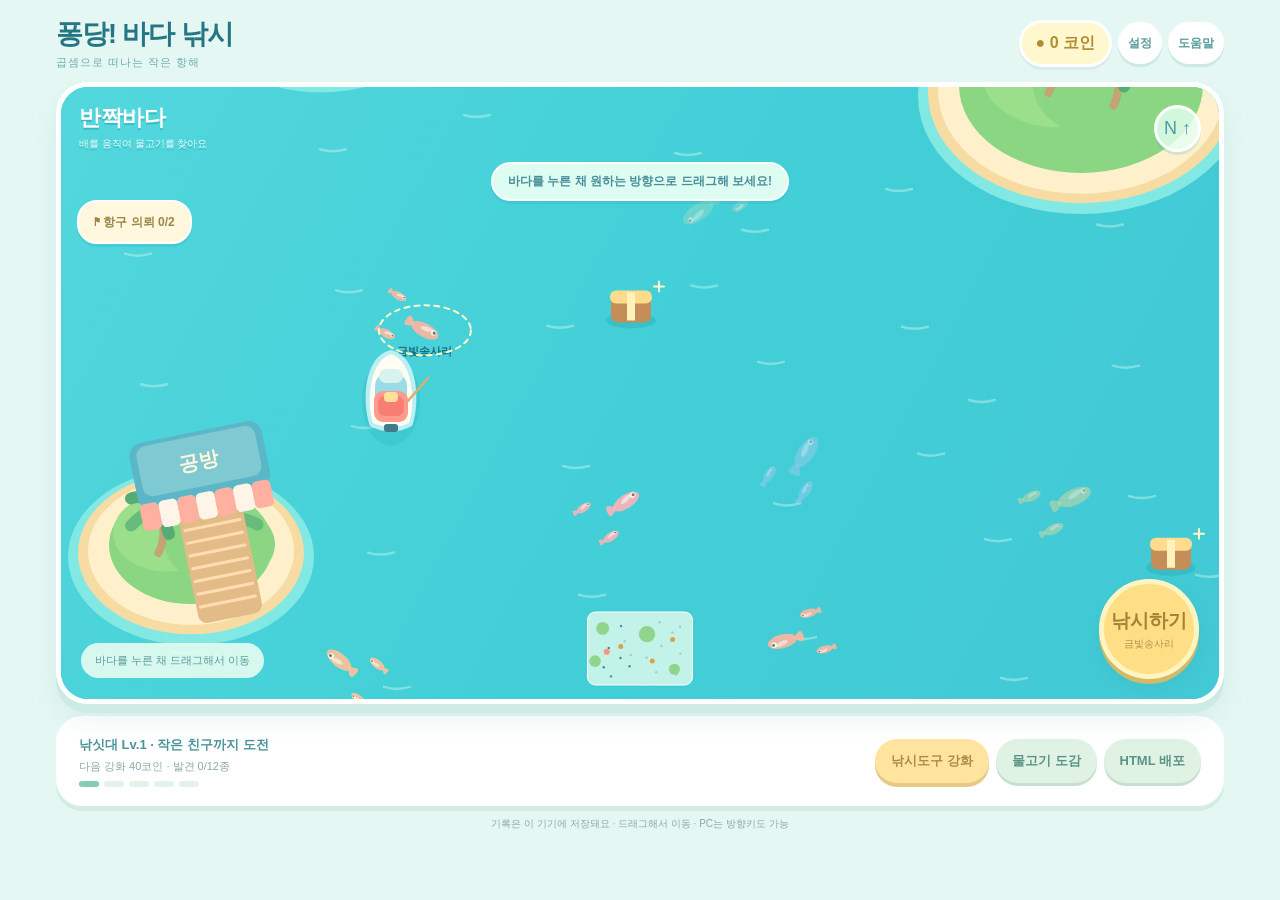
==== commit 8be9101b: "Add harbor missions and sea treasure exploration" ====
--- a/index.html
+++ b/index.html
@@ -1,6 +1,8 @@
 <!doctype html><html lang="ko"><head><meta charset="utf-8"><meta name="viewport" content="width=device-width,initial-scale=1"><meta name="theme-color" content="#43cfd7"><meta name="description" content="동글동글 반짝바다를 항해하며 곱셈으로 낚시하는 힐링 학습 게임."><title>퐁당! 바다 낚시</title><style>*{box-sizing:border-box}body{margin:0;background:#102e40;color:#244858;font-family:'Noto Sans KR',sans-serif}button,input{font:inherit}button{cursor:pointer;touch-action:manipulation;border:0;font-weight:800}button:disabled{opacity:.45;cursor:default}button:focus-visible{outline:3px solid #ffc55b;outline-offset:3px}h1,h2,h3{font-family:Jua,sans-serif;font-weight:400;margin:0 0 12px}.app{max-width:1100px;margin:auto;padding:14px}.hud{display:flex;align-items:center;justify-content:space-between;color:#fff2ce;gap:10px;margin-bottom:12px}.brand{font:27px Jua,sans-serif}.brand small{display:block;font:11px 'Noto Sans KR',sans-serif;color:#a6cdd0;margin-top:3px;letter-spacing:2px}.hud-right{display:flex;gap:6px;align-items:center}.coins{background:#244b59;border:1px solid #52717a;border-radius:14px;padding:10px 14px;font-weight:900;color:#ffe29b}.mini{background:#294d5c;color:#d2e4db;border:1px solid #58727a;border-radius:11px;padding:10px;min-height:42px;font-size:12px}.viewport{position:relative;overflow:hidden;border:2px solid #77b5b0;border-radius:24px;background:#247f92;box-shadow:0 15px 60px #00162566}canvas{display:block;width:100%;height:min(68dvh,650px);min-height:330px;touch-action:none;cursor:crosshair}.map-label{position:absolute;top:16px;left:18px;pointer-events:none;color:#f3f4d5;text-shadow:0 1px 3px #18475d}.map-label strong{display:block;font:22px Jua,sans-serif}.map-label span{font-size:11px}.compass{position:absolute;top:18px;right:18px;width:47px;height:47px;border:1px solid #dbefd67a;border-radius:50%;display:grid;place-items:center;background:#1a566555;color:#f8e9b1;font-size:18px;pointer-events:none}.message{position:absolute;top:76px;left:50%;transform:translateX(-50%);width:max-content;max-width:90%;background:#103e54b3;border:1px solid #a1d2c25c;padding:9px 15px;border-radius:25px;color:#f6efce;font-size:12px;text-align:center;pointer-events:none}.controls{position:absolute;bottom:16px;left:16px;display:grid;grid-template-columns:repeat(3,42px);gap:4px}.controls button{background:#e1f0dfdf;color:#2b6570;border:1px solid #fcfff2;border-radius:12px;min-height:42px;font-size:18px;box-shadow:0 2px #2c6c7b66}.controls [data-dir=up]{grid-column:2}.controls [data-dir=left]{grid-column:1}.controls [data-dir=down]{grid-column:2}.controls [data-dir=right]{grid-column:3}.cast{position:absolute;bottom:20px;right:20px;border:2px solid #ffe9ac;border-radius:50%;width:100px;height:100px;background:linear-gradient(#ffe5a0,#eab75c);color:#6e4a22;font:21px Jua,sans-serif;box-shadow:0 5px #a87e3e,0 8px 25px #174b5c55}.cast small{display:block;font:10px 'Noto Sans KR',sans-serif;margin-top:3px}.dock{background:#f3f0db;border-radius:20px;padding:16px 20px;margin-top:12px;display:flex;align-items:center;justify-content:space-between;gap:15px}.dock strong{font-size:13px}.dock p{margin:5px 0 0;font-size:11px;color:#6f8178}.dock-actions{display:flex;gap:7px}.button{padding:12px 16px;border:1px solid #c9d6c2;border-radius:12px;background:#e2ead7;color:#395f63;min-height:44px;font-size:13px}.primary{background:linear-gradient(#358d82,#176b68);color:#fff3cf;border:1px solid #5c9c87;box-shadow:0 3px #134e50}.gold{background:linear-gradient(#ffe5a0,#eec16b);color:#765422;border-color:#d5b776;box-shadow:0 3px #b69150}.wide{width:100%;font-size:17px;margin-top:12px}.progress{display:flex;gap:5px;margin-top:7px}.progress i{width:20px;height:4px;border-radius:5px;background:#cedac0}.progress i.on{background:#4e9c84}.panel{position:absolute;inset:0;background:#123c50a3;backdrop-filter:blur(3px);display:grid;place-items:center;padding:18px;z-index:5}.paper{background:#fff8e4;border:2px solid #e8ce90;border-radius:24px;padding:23px;width:min(420px,100%);text-align:center;box-shadow:0 20px 60px #052b4699;max-height:100%;overflow:auto}.fish-preview{height:100px;width:180px;margin:auto}.fish-preview svg{width:100%;height:100%}.paper .label{font-size:10px;letter-spacing:2px;color:#a28c58;font-weight:900}.paper h2{font-size:25px;margin-top:8px}.paper p{font-size:13px;line-height:1.65;color:#6e8178;margin:9px 0}.equation{font:45px Jua,sans-serif;color:#28535e;margin:15px 0}.answers{display:flex;gap:9px}.answers button{flex:1;min-height:58px;border:2px solid #ccd8bf;border-radius:13px;background:#edf0db;color:#2d5960;font:27px Jua,sans-serif;box-shadow:0 3px #b8cbb7}.odds{font-size:12px;color:#8c733c;background:#f0e6c6;padding:8px;border-radius:10px;margin:12px 0}.hint{background:#e9ead4;border-radius:12px;padding:12px}.groups{display:flex;flex-wrap:wrap;justify-content:center;gap:4px;margin:8px 0}.groups span{border:1px solid #c5b67c;border-radius:5px;padding:3px;color:#a08b41;font-size:12px;letter-spacing:1px}.result-coins{font:24px Jua,sans-serif;color:#ad843b;margin:16px 0}.caught .fish-preview{animation:pop .55s ease-out}.lost .fish-preview{opacity:.5;animation:escape .8s ease-out}.reeling-icon{font-size:50px;color:#c9a24b;animation:spin 1s linear infinite}.reeling-line{height:5px;background:#dce1c9;border-radius:8px;overflow:hidden;margin:20px 0}.reeling-line i{display:block;height:100%;background:#4f9d89;animation:fill 1s linear forwards}.footnote{font-size:10px;text-align:center;color:#75949b;margin-top:11px}dialog{width:min(600px,calc(100% - 24px));max-height:88dvh;border:1px solid #ddcd9d;border-radius:24px;background:#fff8e6;padding:24px;color:#365663}dialog::backdrop{background:#0d263bc9;backdrop-filter:blur(4px)}dialog p{font-size:13px;line-height:1.7;color:#6d8178}.collection{display:grid;grid-template-columns:repeat(3,1fr);gap:9px}.specimen{background:#e9ecd8;border:1px solid #d3dabe;border-radius:14px;text-align:center;padding:10px 5px;min-height:140px}.specimen svg{width:100%;height:75px}.specimen strong{font-size:11px;display:block}.specimen small{font-size:10px;display:block;color:#849077;margin-top:5px}.silhouette{filter:brightness(0);opacity:.15}.shop-item{padding:16px;background:#ebebd5;border-radius:16px;margin:12px 0}.shop-item h3{font-size:23px}.checks{display:flex;flex-wrap:wrap;gap:10px;margin:17px 0}.checks label{background:#e6ecd5;padding:11px;border-radius:9px}.checks input{width:18px;height:18px;vertical-align:middle;accent-color:#378e7f}.close{margin-top:20px;width:100%}.sr-only{position:absolute;width:1px;height:1px;overflow:hidden;clip-path:inset(50%)}@keyframes spin{to{rotate:360deg}}@keyframes fill{from{width:0}to{width:100%}}@keyframes pop{from{scale:.4;rotate:-12deg;opacity:0}to{scale:1;rotate:0;opacity:1}}@keyframes escape{to{translate:30px -10px;opacity:.3}}
 @media(max-width:650px){.app{padding:9px}.brand{font-size:22px}.brand small{font-size:9px}.hud{gap:5px;margin-bottom:9px}.coins{padding:8px 10px;font-size:13px}.mini{font-size:11px;padding:8px;min-height:37px}canvas{height:65dvh;min-height:330px}.dock{padding:13px;flex-wrap:wrap;gap:10px}.dock-actions{width:100%}.dock-actions button{flex:1;padding:10px 5px;font-size:11px}.cast{width:85px;height:85px;bottom:19px;right:15px;font-size:19px}.controls{grid-template-columns:repeat(3,38px);gap:4px;bottom:15px;left:12px}.controls button{min-height:38px}.message{font-size:10px;top:65px;padding:8px 12px}.map-label{top:14px;left:14px}.map-label strong{font-size:19px}.map-label span{font-size:9px}.compass{width:38px;height:38px;top:13px;right:13px}.paper{padding:18px}.paper h2{font-size:23px}.fish-preview{height:80px;width:150px}.equation{font-size:39px;margin:12px 0}.collection{grid-template-columns:repeat(3,1fr)}.specimen{min-height:125px}.specimen svg{height:64px}}
 @media(prefers-reduced-motion:reduce){*{animation:none!important}}
+.mission-pill{position:absolute;top:113px;left:16px;padding:11px 15px;border:2px solid #fff;border-radius:20px;background:#fff8df;color:#9c8545;box-shadow:0 3px #2196a329;font-size:12px;min-height:44px}.mission-pill.ready{background:#fff0a5;color:#9f7534}.treasure-button{position:absolute;right:18px;bottom:138px;padding:13px 16px;border:3px solid #fff4c9;border-radius:24px;background:#ffe8a5;color:#9f793d;min-height:48px;box-shadow:0 4px #2e9fa52b}.treasure-button[hidden]{display:none}.treasure-button:disabled{opacity:1;background:#e5f5df;color:#728e7c}.mission-progress{background:#eef6e2;border-radius:22px;padding:20px;text-align:center}.mission-progress strong{font-size:36px;color:#77b49f}.treasure-celebrate{font-size:74px;color:#edc25e;text-align:center}
+@media(max-width:800px),(pointer:coarse){.mission-pill{top:91px;left:12px;font-size:11px;padding:9px 12px}.treasure-button{bottom:110px;right:12px;font-size:11px;max-width:175px;padding:11px}.mission-progress{padding:14px}}
 
 /* Rounded, bright seaside theme. All assets are embedded for file distribution. */
 body{background:#e5f7f3;color:#246b78;font-family:'Arial Rounded MT Bold','Malgun Gothic',sans-serif}.hud{color:#257684}.brand{font-weight:900;font-family:inherit;letter-spacing:-1px}.brand small{color:#6aadb0;letter-spacing:1px}.app{max-width:1200px;padding:16px}.coins{background:#fff7ce;color:#b28d34;border:3px solid white;border-radius:30px;box-shadow:0 3px #d9ece5}.mini{background:#fff;color:#5d9c9d;border:0;border-radius:50px;box-shadow:0 3px #cce8e3}.viewport{border:5px solid #fff;border-radius:32px;background:#43cfd7;box-shadow:0 9px 0 #cdeae4,0 15px 28px #7abeb329}.map-label{color:#fff;text-shadow:0 2px #2ba7b299}.map-label strong{font-family:inherit;font-weight:900;letter-spacing:-.5px}.map-label span{color:#edffff}.compass{background:#e5fff3cc;border:3px solid #ffffff;color:#4d9da5;box-shadow:0 3px #36b6bf33}.message{background:#e9fff5ed;border:2px solid #ffffff;color:#498f98;font-weight:700;box-shadow:0 3px #28a8b533;top:75px}.controls{grid-template-columns:repeat(3,39px);gap:5px;background:#e8fff055;border-radius:24px;padding:8px;backdrop-filter:blur(3px)}.controls button{min-height:39px;border-radius:50%;border:2px solid #ffffff;background:#effff4e8;color:#5babb0;box-shadow:0 3px #25a0b048}.controls [data-dir]{grid-column:auto!important}.pad-center{display:grid;place-items:center;color:#b0e2d9}.cast{background:#ffdf86;border:5px solid #fff4c2;color:#a18435;box-shadow:0 5px #d3ba68,0 9px 18px #2b9ea733;font-family:inherit;font-weight:900;font-size:19px}.cast small{font-size:10px;color:#aa944b}.dock{background:#ffffff;border:2px solid #fff;border-radius:26px;box-shadow:0 5px #d3ece4;padding:17px 21px}.dock strong{color:#4c9598}.dock p{color:#8baaa0}.button{border:0;border-radius:50px;background:#dff2e4;color:#5b9387;box-shadow:0 3px #c8dfcf}.primary{background:#70c5ac;color:#fff;border:0;box-shadow:0 4px #52a58c}.gold{background:#ffe4a0;color:#ae8d45;border:0;box-shadow:0 4px #e6ca84}.progress i{height:6px;border-radius:9px;background:#e4f3e6}.progress i.on{background:#85cdb2}.panel{background:#40aeb778;backdrop-filter:blur(5px)}.paper{background:#fffdf0;border:6px solid #fff;border-radius:34px;box-shadow:0 10px 0 #7dbebc55,0 18px 40px #267e8d33}.paper .label{color:#9bbf9f}.paper h2,h1,h2,h3{font-family:inherit;font-weight:900;color:#4d979a}.paper p{color:#89a198}.equation{font-family:inherit;font-weight:900;color:#458c95}.answers button{border:3px solid #fff;border-radius:21px;background:#e0f4de;color:#63a293;box-shadow:0 4px #bfd9b9;font-family:inherit;font-weight:900}.odds{background:#fff2c9;color:#b39c60;border-radius:20px}.hint{background:#ecf5df;border-radius:20px}.result-coins{font-family:inherit;font-weight:900;color:#cca953}.footnote{color:#87aaa3}.specimen{background:#e7f4e7;border:3px solid #fff;border-radius:23px}.shop-item{background:#eaf6e7;border-radius:24px}dialog{border:6px solid #fff;border-radius:31px;background:#fffdf1;box-shadow:0 15px 45px #42999d44}dialog::backdrop{background:#228d9f8c}.checks label{background:#e4f3df;border-radius:17px}.map-label,.message,.dock{user-select:none}
@@ -22,7 +24,12 @@
  function resolve(s,rng=Math.random){let q=s.q;if(!q||!['answer','explain'].includes(q.phase))return null;q.phase='done';let p=chance(s,q.i),caught=rng()<p;s.solved++;let coins=3,size=null;if(caught){coins+=reward[q.i];size=+(9+req[q.i]*14+rng()*25).toFixed(1);s.counts[q.i]++;s.records[q.i]=Math.max(s.records[q.i]||0,size);s.misses=0;}else s.misses++;s.coins+=coins;s.result={i:q.i,caught,coins,size,p,answer:q.a*q.b,a:q.a,b:q.b};return s.result;}
  function finish(s){if(!s.result)return false;s.q=null;s.result=null;return true;}
  function upgrade(s){let price=prices[s.rod-1];if(s.rod>=5||s.coins<price||s.q||s.result)return false;s.coins-=price;s.rod++;return true;}
- return {names,req,reward,prices,fresh,restore,begin,submit,resolve,finish,chance,upgrade};
+ const quests=[{title:'첫 손님을 위한 낚시',kind:'catch',target:2,reward:25},{title:'곱셈 항해 연습',kind:'solve',target:5,reward:35},{title:'공방의 물고기 의뢰',kind:'catch',target:3,reward:45}];
+ function adventure(s){if(!s.adventure)s.adventure={quest:0,catchBase:s.counts.reduce((a,b)=>a+b,0),solveBase:s.solved,opened:[],treasureBase:s.solved};return s.adventure;}
+ function mission(s){let a=adventure(s),q=quests[a.quest%quests.length],value=q.kind==='catch'?s.counts.reduce((a,b)=>a+b,0)-a.catchBase:s.solved-a.solveBase;return {...q,value:Math.min(q.target,Math.max(0,value)),number:a.quest+1};}
+ function claim(s){let q=mission(s),a=adventure(s);if(s.q||q.value<q.target)return false;s.coins+=q.reward;a.quest++;a.catchBase=s.counts.reduce((a,b)=>a+b,0);a.solveBase=s.solved;return q.reward;}
+ function treasure(s,id){let a=adventure(s);if(s.q||!Number.isInteger(id)||id<0||id>2||a.opened.includes(id)||s.solved-a.treasureBase<3)return false;a.opened.push(id);a.treasureBase=s.solved;s.coins+=30;return true;}
+ return {names,req,reward,prices,fresh,restore,begin,submit,resolve,finish,chance,upgrade,adventure,mission,claim,treasure};
 })();
 const Ocean={names:Sea.names};
 if(typeof module!=='undefined')module.exports=Sea;
@@ -57,17 +64,18 @@
 </script><script>'use strict';
 const SAVE='gugu-sea-v4',params=new URLSearchParams(location.search),student=params.get('student')==='1'||document.querySelector('meta[name="gugu-student"]')?.content==='1';let raw=null,storage=true;
 try{raw=JSON.parse(localStorage.getItem(SAVE)||localStorage.getItem('pond-adventure-v3')||localStorage.getItem('pond-multiplication-v1')||'null');}catch(e){storage=false;}
-let s=Sea.restore(raw);const linked=[...new Set((params.get('dans')||document.querySelector('meta[name="gugu-dans"]')?.content||'').split(',').map(Number).filter(n=>Number.isInteger(n)&&n>=2&&n<=9))];if(linked.length&&linked.join()!==s.dans.join()){s.dans=linked;s.q=null;s.result=null;}
+let s=Sea.restore(raw);Sea.adventure(s);const linked=[...new Set((params.get('dans')||document.querySelector('meta[name="gugu-dans"]')?.content||'').split(',').map(Number).filter(n=>Number.isInteger(n)&&n>=2&&n<=9))];if(linked.length&&linked.join()!==s.dans.join()){s.dans=linked;s.q=null;s.result=null;}
 let canvas,c,cam={x:0,y:0},cw=800,ch=500,dest=null,heading=-Math.PI/2,lastTime=0,held=null,nearest=null,reeling=false,toast='바다를 누른 채 원하는 방향으로 드래그해 보세요!',announcer='',lastSave=0;
 const keys=new Set(),touches=new Map(),motion={vx:0,vy:0,angle:-Math.PI/2},wake=[];let wakeClock=0,lastCastText='';let steering=null,pressedAction=null,lastPointerAction=-Infinity;
 const WORLD={w:1800,h:1250},islands=[{x:130,y:840,r:100},{x:260,y:280,r:110},{x:1020,y:380,r:140},{x:1490,y:980,r:95}],fish=[];
+const treasures=[{x:570,y:590},{x:1110,y:840},{x:1460,y:470}];let nearbyTreasure=-1,lastTreasureLabel='';
 const spots=[[350,610,0],[520,760,1],[240,960,4],[720,950,0],[680,480,2],[800,710,5],[1030,800,6],[1250,600,3],[1410,330,7],[1550,690,8],[1180,1050,9],[1560,1090,10],[1640,220,11],[420,1090,1],[550,270,4],[1200,180,6]];
 spots.forEach(([x,y,i],j)=>fish.push({x,y,homeX:x,homeY:y,i,seed:j*.91,cooldown:0,angle:0}));
 const images=Sea.names.map((_,i)=>{let im=new Image();im.src='data:image/svg+xml;charset=utf-8,'+encodeURIComponent(fishArt(i).replace('<svg ', '<svg xmlns="http://www.w3.org/2000/svg" '));return im;});
 function save(){try{localStorage.setItem(SAVE,JSON.stringify(s));}catch(e){storage=false;}}
 function btn(a,text,cls='button',disabled=false,val=''){return `<button class="${cls}" data-act="${a}" data-value="${val}" ${disabled?'disabled':''}>${text}</button>`;}
-function shell(){document.getElementById('app').innerHTML=`<div class="app"><header class="hud"><div class="brand">퐁당! 바다 낚시<small>곱셈으로 떠나는 작은 항해</small></div><div class="hud-right"><span class="coins" id="coins"></span>${!student?btn('settings','설정','mini'):''}${btn('help','도움말','mini')}</div></header><main><div class="viewport"><canvas id="sea" aria-label="탐험 바다. 바다를 누른 채 원하는 방향으로 드래그하면 배가 이동합니다. PC는 방향키도 사용할 수 있습니다."></canvas><div class="map-label"><strong>반짝바다</strong><span>배를 움직여 물고기를 찾아요</span></div><div class="compass" aria-hidden="true">N ↑</div><div id="message" class="message" role="status"></div><div class="controls" aria-label="배 이동"><button data-dir="up-left" aria-label="왼쪽 위로 이동">↖</button><button data-dir="up" aria-label="위로 이동">↑</button><button data-dir="up-right" aria-label="오른쪽 위로 이동">↗</button><button data-dir="left" aria-label="왼쪽으로 이동">←</button><span class="pad-center" aria-hidden="true">●</span><button data-dir="right" aria-label="오른쪽으로 이동">→</button><button data-dir="down-left" aria-label="왼쪽 아래로 이동">↙</button><button data-dir="down" aria-label="아래로 이동">↓</button><button data-dir="down-right" aria-label="오른쪽 아래로 이동">↘</button></div><button class="cast" data-act="cast" id="cast"><span id="cast-text">낚시하기</span><small id="cast-hint">가까운 물고기</small></button><div class="drag-hint">바다를 누른 채 드래그해서 이동</div><div id="joystick" class="joystick" hidden><i></i></div><div id="overlay"></div></div><section class="dock"><div><strong id="rod-label"></strong><p id="goal"></p><div class="progress" id="progress"></div></div><div class="dock-actions">${btn('shop','낚시도구 강화','button gold')}${btn('book','물고기 도감')}${btn('share','HTML 배포')}</div></section></main><div id="storage" class="footnote"></div><div class="sr-only" id="announce" aria-live="polite"></div></div>`;canvas=document.getElementById('sea');c=canvas.getContext('2d');new ResizeObserver(resize).observe(canvas);canvas.addEventListener('pointerdown',startSteering);canvas.addEventListener('pointermove',moveSteering);canvas.addEventListener('pointerup',endSteering);canvas.addEventListener('pointercancel',cancelSteering);canvas.addEventListener('lostpointercapture',cancelSteering);resize();refresh();}
-function refresh(){document.getElementById('coins').textContent='● '+s.coins+' 코인';document.getElementById('rod-label').textContent='낚싯대 Lv.'+s.rod+' · '+['작은 친구','중간 물고기','큰 물고기','아주 큰 물고기','전설의 물고기'][s.rod-1]+'까지 도전';let num=s.counts.filter(Boolean).length;document.getElementById('goal').textContent=s.rod<5?'다음 강화 '+Sea.prices[s.rod-1]+'코인 · 발견 '+num+'/12종':'최고 장비 완성! 전설의 바다수호룡을 찾아보세요.';document.getElementById('progress').innerHTML=Array.from({length:5},(_,i)=>'<i class="'+(i<s.rod?'on':'')+'"></i>').join('');document.getElementById('storage').textContent=storage?'기록은 이 기기에 저장돼요 · 드래그해서 이동 · PC는 방향키도 가능':'이 브라우저에서 저장할 수 없어요. 화면을 닫으면 기록이 사라질 수 있어요.';overlay();}
+function shell(){document.getElementById('app').innerHTML=`<div class="app"><header class="hud"><div class="brand">퐁당! 바다 낚시<small>곱셈으로 떠나는 작은 항해</small></div><div class="hud-right"><span class="coins" id="coins"></span>${!student?btn('settings','설정','mini'):''}${btn('help','도움말','mini')}</div></header><main><div class="viewport"><canvas id="sea" aria-label="탐험 바다. 바다를 누른 채 원하는 방향으로 드래그하면 배가 이동합니다. PC는 방향키도 사용할 수 있습니다."></canvas><div class="map-label"><strong>반짝바다</strong><span>배를 움직여 물고기를 찾아요</span></div><button class="mission-pill" data-act="mission" id="mission-pill"></button><button class="treasure-button" data-act="treasure" id="treasure-button" hidden></button><div class="compass" aria-hidden="true">N ↑</div><div id="message" class="message" role="status"></div><div class="controls" aria-label="배 이동"><button data-dir="up-left" aria-label="왼쪽 위로 이동">↖</button><button data-dir="up" aria-label="위로 이동">↑</button><button data-dir="up-right" aria-label="오른쪽 위로 이동">↗</button><button data-dir="left" aria-label="왼쪽으로 이동">←</button><span class="pad-center" aria-hidden="true">●</span><button data-dir="right" aria-label="오른쪽으로 이동">→</button><button data-dir="down-left" aria-label="왼쪽 아래로 이동">↙</button><button data-dir="down" aria-label="아래로 이동">↓</button><button data-dir="down-right" aria-label="오른쪽 아래로 이동">↘</button></div><button class="cast" data-act="cast" id="cast"><span id="cast-text">낚시하기</span><small id="cast-hint">가까운 물고기</small></button><div class="drag-hint">바다를 누른 채 드래그해서 이동</div><div id="joystick" class="joystick" hidden><i></i></div><div id="overlay"></div></div><section class="dock"><div><strong id="rod-label"></strong><p id="goal"></p><div class="progress" id="progress"></div></div><div class="dock-actions">${btn('shop','낚시도구 강화','button gold')}${btn('book','물고기 도감')}${btn('share','HTML 배포')}</div></section></main><div id="storage" class="footnote"></div><div class="sr-only" id="announce" aria-live="polite"></div></div>`;canvas=document.getElementById('sea');c=canvas.getContext('2d');new ResizeObserver(resize).observe(canvas);canvas.addEventListener('pointerdown',startSteering);canvas.addEventListener('pointermove',moveSteering);canvas.addEventListener('pointerup',endSteering);canvas.addEventListener('pointercancel',cancelSteering);canvas.addEventListener('lostpointercapture',cancelSteering);resize();refresh();}
+function refresh(){let m=Sea.mission(s);document.getElementById('mission-pill').textContent=m.value>=m.target?'✓ 의뢰 완료! 보상 받기':'⚑ 항구 의뢰 '+m.value+'/'+m.target;document.getElementById('mission-pill').classList.toggle('ready',m.value>=m.target);document.getElementById('coins').textContent='● '+s.coins+' 코인';document.getElementById('rod-label').textContent='낚싯대 Lv.'+s.rod+' · '+['작은 친구','중간 물고기','큰 물고기','아주 큰 물고기','전설의 물고기'][s.rod-1]+'까지 도전';let num=s.counts.filter(Boolean).length;document.getElementById('goal').textContent=s.rod<5?'다음 강화 '+Sea.prices[s.rod-1]+'코인 · 발견 '+num+'/12종':'최고 장비 완성! 전설의 바다수호룡을 찾아보세요.';document.getElementById('progress').innerHTML=Array.from({length:5},(_,i)=>'<i class="'+(i<s.rod?'on':'')+'"></i>').join('');document.getElementById('storage').textContent=storage?'기록은 이 기기에 저장돼요 · 드래그해서 이동 · PC는 방향키도 가능':'이 브라우저에서 저장할 수 없어요. 화면을 닫으면 기록이 사라질 수 있어요.';overlay();}
 function overlay(){let el=document.getElementById('overlay'),q=s.q,r=s.result;if(!q){el.innerHTML='';return;}let content='';if(reeling)content='<div class="reeling-icon">◌</div><h2>정답이에요!</h2><p>낚싯줄을 조심조심 당기는 중…</p><div class="reeling-line"><i></i></div>';else if(r)content=`<div class="${r.caught?'caught':'lost'}"><span class="label">${r.caught?'NICE CATCH!':'다음 낚시를 기대해요'}</span><div class="fish-preview">${fishArt(r.i)}</div><h2>${r.caught?Sea.names[r.i]+' 획득!':'아쉽게 놓쳤어요!'}</h2><p>${r.a} × ${r.b} = <b>${r.answer}</b> · 곱셈은 잘 풀었어요.</p>${r.caught?'<p>'+r.size+'cm · 도감에 기록했어요.</p>':'<p>물고기가 힘차게 빠져나갔어요.<br>낚싯대가 강할수록 잡기 쉬워져요.</p>'}<div class="result-coins">+${r.coins} 코인</div>${!r.caught?'<p>학습 코인 3개를 받았어요. '+(s.misses>=2?'다음 정답 낚시는 반드시 성공해요!':'다음 낚시의 성공 확률이 올라가요.')+'</p>':''}${btn('continue','바다로 돌아가기','button primary wide')}</div>`;else{content=`<span class="label">낚싯줄을 던졌어요</span><div class="fish-preview">${fishArt(q.i)}</div><h2>${Sea.names[q.i]}의 입질!</h2><div class="odds">${s.misses>=2?'두 번 놓쳤어요 · 이번 정답 낚시는 성공 보장!':'정답 후 포획 확률 '+Math.round(Sea.chance(s,q.i)*100)+'% · 필요 장비 Lv.'+Sea.req[q.i]}</div>${q.phase==='answer'?`<div class="equation">${q.a} × ${q.b} = ?</div><div class="answers">${q.choices.map(n=>btn('answer',n,'',q.disabled.includes(n),n)).join('')}</div>`:`<p>${q.phase==='hint'?'그림을 보고 다시 생각해요.':'함께 배워요. 정답은 '+q.a*q.b+'예요.'}</p><div class="hint"><strong>${q.a}씩 ${q.b}묶음</strong><div class="groups">${Array.from({length:q.b},()=>'<span>'+'●'.repeat(q.a)+'</span>').join('')}</div>${Array(q.b).fill(q.a).join(' + ')}${q.phase==='explain'?' = '+q.a*q.b:''}</div>${btn(q.phase==='hint'?'retry':'learned',q.phase==='hint'?'다시 도전':'알겠어요 · 낚싯줄 당기기','button primary wide')}`}<p>정답을 맞혀도 놓칠 수 있어요.<br>장비를 강화하면 더 큰 물고기에 도전해요.</p>`;}el.innerHTML='<div class="panel"><section class="paper" aria-label="낚시 곱셈 문제">'+content+'</section></div>';}
 function resize(){let rect=canvas.getBoundingClientRect(),dpr=Math.min(devicePixelRatio||1,2);cw=rect.width;ch=rect.height;canvas.width=Math.round(cw*dpr);canvas.height=Math.round(ch*dpr);c.setTransform(dpr,0,0,dpr,0,0);cam.x=Math.max(0,Math.min(WORLD.w-cw,s.boat.x-cw/2));cam.y=Math.max(0,Math.min(WORLD.h-ch,s.boat.y-ch/2));}
 function circle(x,y,r,fill){c.beginPath();c.arc(x,y,r,0,Math.PI*2);c.fillStyle=fill;c.fill();}
@@ -86,9 +94,10 @@
  c.strokeStyle='#dfad6a';c.lineWidth=2.5;c.lineCap='round';c.beginPath();c.moveTo(16,9);c.lineTo(37,-15);c.stroke();
  c.restore();
 }
-function minimap(){let w=105,h=73,x=cw/2-w/2,y=ch-h-14;c.save();c.fillStyle='#f0ffefbd';c.strokeStyle='#ffffff';c.lineWidth=1;c.beginPath();c.roundRect(x,y,w,h,8);c.fill();c.stroke();for(let a of islands)circle(x+a.x/WORLD.w*w,y+a.y/WORLD.h*h,a.r/WORLD.w*w,'#90d58b');for(let f of fish)if(f.cooldown<=0)circle(x+f.x/WORLD.w*w,y+f.y/WORLD.h*h,1.2,Sea.req[f.i]<=s.rod?'#369698':'#a2cbd0');circle(x+s.boat.x/WORLD.w*w,y+s.boat.y/WORLD.h*h,3,'#ff947c');c.restore();}
+function minimap(){let w=105,h=73,x=cw/2-w/2,y=ch-h-14;c.save();c.fillStyle='#f0ffefbd';c.strokeStyle='#ffffff';c.lineWidth=1;c.beginPath();c.roundRect(x,y,w,h,8);c.fill();c.stroke();for(let a of islands)circle(x+a.x/WORLD.w*w,y+a.y/WORLD.h*h,a.r/WORLD.w*w,'#90d58b');for(let [i,b] of treasures.entries())if(!Sea.adventure(s).opened.includes(i))circle(x+b.x/WORLD.w*w,y+b.y/WORLD.h*h,2.5,'#d7a24a');for(let f of fish)if(f.cooldown<=0)circle(x+f.x/WORLD.w*w,y+f.y/WORLD.h*h,1.2,Sea.req[f.i]<=s.rod?'#369698':'#a2cbd0');circle(x+s.boat.x/WORLD.w*w,y+s.boat.y/WORLD.h*h,3,'#ff947c');c.restore();}
 function draw(t){let g=c.createLinearGradient(0,0,cw,ch);g.addColorStop(0,'#52d7dc');g.addColorStop(.5,'#42cfd7');g.addColorStop(1,'#42c9d5');c.fillStyle=g;c.fillRect(0,0,cw,ch);c.save();c.translate(-cam.x,-cam.y);for(let k=0;k<95;k++){let x=(k*227)%WORLD.w,y=(k*173)%WORLD.h+Math.sin(t*.0004+k)*5;c.strokeStyle='#c6f7ee75';c.lineWidth=2.5;c.lineCap='round';c.beginPath();c.moveTo(x,y);c.quadraticCurveTo(x+12,y+4,x+26,y);c.stroke();}for(let a of islands)island(a);for(let w of wake){c.save();c.globalAlpha=w.life*.45;c.strokeStyle='#f4fff4';c.lineWidth=2.5;c.beginPath();c.arc(w.x,w.y,6+(1-w.life)*17,0,Math.PI*2);c.stroke();c.restore();}c.save();c.translate(132,817);c.rotate(-.2);c.fillStyle='#e3bb87';c.beginPath();c.roundRect(-12,-50,65,144,9);c.fill();c.strokeStyle='#ffdcb1';c.lineWidth=3;for(let y=-40;y<87;y+=13){c.beginPath();c.moveTo(-8,y);c.lineTo(48,y);c.stroke();}c.fillStyle='#5bb7c7';c.beginPath();c.roundRect(-48,-96,135,68,14);c.fill();c.fillStyle='#7fc9d3';c.beginPath();c.roundRect(-41,-92,121,51,10);c.fill();c.fillStyle='#fff5d8';c.font='bold 20px sans-serif';c.textAlign='center';c.fillText('공방',19,-59);for(let k=0;k<7;k++){c.fillStyle=k%2?'#fff4e8':'#ffb0a0';c.beginPath();c.roundRect(-48+k*19,-35,19,27,5);c.fill();}c.restore();
 
+ nearbyTreasure=-1;for(let [i,b]of treasures.entries()){if(Sea.adventure(s).opened.includes(i))continue;let bob=Math.sin(t*.002+i)*3;c.save();c.translate(b.x,b.y+bob);c.fillStyle='#219ba64a';c.beginPath();c.ellipse(0,17,25,8,0,0,Math.PI*2);c.fill();c.fillStyle='#c58e58';c.beginPath();c.roundRect(-20,-10,40,29,7);c.fill();c.fillStyle='#ffdb8d';c.beginPath();c.roundRect(-21,-13,42,13,6);c.fill();c.fillStyle='#fff3bb';c.fillRect(-4,-11,8,28);c.strokeStyle='#fff7c9';c.lineWidth=2;c.beginPath();c.moveTo(28,-22);c.lineTo(28,-12);c.moveTo(23,-17);c.lineTo(33,-17);c.stroke();c.restore();if(Math.hypot(s.boat.x-b.x,s.boat.y-b.y)<105)nearbyTreasure=i;}
  nearest=null;let best=150;for(let f of fish){if(f.cooldown>0)continue;let d=Math.hypot(s.boat.x-f.x,s.boat.y-f.y);if(d<best){best=d;nearest=f;}let size=27+Sea.req[f.i]*6,locked=Sea.req[f.i]>s.rod;
  const colors=['#ffb69f','#ffb2b8','#9bdac3','#f6d286','#ffc297','#9fcaef','#e9d896','#d4b5ea','#a8cfde','#e5b2d4','#a4d8e1','#a7dec8'];
  function littleFish(ox,oy,scale){c.save();c.translate(f.x+ox,f.y+oy);c.rotate(f.angle);c.scale(scale,scale);c.globalAlpha=locked?.45:.88;c.fillStyle=colors[f.i];c.beginPath();c.ellipse(0,0,size*.45,size*.21,0,0,Math.PI*2);c.fill();let wag=Math.sin(t*.009+f.seed)*.18;c.save();c.translate(-size*.38,0);c.rotate(wag);c.beginPath();c.moveTo(1,0);c.quadraticCurveTo(-size*.3,-size*.32,-size*.28,0);c.quadraticCurveTo(-size*.3,size*.32,1,0);c.fill();c.restore();c.fillStyle='#ffffff99';c.beginPath();c.ellipse(size*.03,-size*.06,size*.19,size*.07,-.2,0,Math.PI*2);c.fill();circle(size*.27,-size*.055,2.8,'#fffdf3');circle(size*.29,-size*.055,1.5,'#426d75');c.restore();}
@@ -116,17 +125,19 @@
  for(let w of wake)w.life-=dt*.8;while(wake.length&&wake[0].life<=0)wake.shift();
  let tx=Math.max(0,Math.min(WORLD.w-cw,s.boat.x-cw/2)),ty=Math.max(0,Math.min(WORLD.h-ch,s.boat.y-ch/2));cam.x+=(tx-cam.x)*Math.min(1,dt*4);cam.y+=(ty-cam.y)*Math.min(1,dt*4);draw(t);
  let b=document.getElementById('cast');b.disabled=!!s.q;let label=nearest?(Sea.req[nearest.i]<=s.rod?'낚시하기<small>'+Sea.names[nearest.i]+'</small>':'강화 필요<small>Lv.'+Sea.req[nearest.i]+' 낚싯대</small>'):'낚시하기<small>물고기에 가까이!</small>';if(label!==lastCastText&&!pressedAction){let match=label.match(/^(.*?)<small>(.*?)<\/small>$/);document.getElementById('cast-text').textContent=match?match[1]:label;document.getElementById('cast-hint').textContent=match?match[2]:'';lastCastText=label;}
+ let tb=document.getElementById('treasure-button'),ta=Sea.adventure(s),remaining=Math.max(0,3-(s.solved-ta.treasureBase));tb.hidden=nearbyTreasure<0||!!s.q;tb.disabled=remaining>0;let tl=remaining?'보물 잠금 · '+remaining+'문제 더 풀어요':'보물 열기 · +30코인';if(tl!==lastTreasureLabel&&!pressedAction){tb.textContent=tl;lastTreasureLabel=tl;}
  document.getElementById('message').textContent=s.misses>=2&&!s.q?'다음 정답 낚시는 성공 보장! 원하는 물고기를 찾아요.':toast;if(t-lastSave>2000){save();lastSave=t;}requestAnimationFrame(frame);
 }
 function cast(){if(s.q)return;if(!nearest){toast='물고기 가까이 이동해 주세요. 물고기를 누르면 그쪽으로 가요.';return;}if(Sea.req[nearest.i]>s.rod){toast='이 물고기는 Lv.'+Sea.req[nearest.i]+' 장비가 필요해요. 작은 물고기로 코인을 모아요.';return;}dest=null;if(Sea.begin(s,nearest.i)){save();refresh();}}
 function settle(r){if(!r)return;if(r.type==='wrong'){save();overlay();return;}reeling=true;save();refresh();setTimeout(()=>{reeling=false;refresh();},1100);}
 function modal(html){let d=document.getElementById('modal');d.innerHTML=html+btn('close','닫기','button close');d.showModal();}
+function mission(){if(s.q)return;let q=Sea.mission(s);modal('<span class="label">항구 게시판 · 의뢰 '+q.number+'</span><h2>'+q.title+'</h2><p>'+(q.kind==='catch'?'물고기 '+q.target+'마리를 잡아 주세요. 종류는 상관없어요.':'곱셈 '+q.target+'문제를 풀어 주세요. 물고기를 놓쳐도 괜찮아요.')+'</p><div class="mission-progress"><strong>'+q.value+' / '+q.target+'</strong><p>보상 '+q.reward+'코인 · 완료하면 다음 의뢰가 열려요.</p></div>'+btn('claim','의뢰 보상 받기','button gold wide',q.value<q.target)+'<p>의뢰를 받은 뒤의 활동이 기록돼요. 이전 수집 기록은 유지돼요.</p>');}
 function shop(){if(s.q)return;modal(`<h2>낚시도구 공방</h2><p>낚싯대가 강해지면 더 큰 물고기를 낚고, 작은 물고기를 잡기도 쉬워져요.</p><div class="shop-item"><h3>낚싯대 Lv.${s.rod}${s.rod<5?' → Lv.'+(s.rod+1):' · 최고 단계'}</h3><p>${s.rod<5?'새로 도전할 물고기: '+Sea.names.filter((_,i)=>Sea.req[i]===s.rod+1).join(', '):'모든 물고기에 도전할 수 있어요!'}</p><p>강화는 항상 성공해요.</p>${s.rod<5?btn('upgrade',Sea.prices[s.rod-1]+'코인 · 강화하기','button gold wide',s.coins<Sea.prices[s.rod-1]):''}</div><p>현재 ${s.coins}코인 · 놓쳐도 학습 코인 3개를 받아요.</p>`);}
 function book(){modal(`<h2>반짝바다 물고기 도감</h2><p>${s.counts.filter(Boolean).length}/12종 발견 · ${s.solved}문제 학습</p><div class="collection">${Sea.names.map((name,i)=>'<div class="specimen">'+fishArt(i,!s.counts[i])+'<strong>'+(s.counts[i]?name:'???')+'</strong><small>필요 장비 Lv.'+Sea.req[i]+'</small><small>'+(s.counts[i]?s.counts[i]+'마리 · '+s.records[i]+'cm':'아직 만나지 못했어요')+'</small></div>').join('')}</div>`);}
 function settings(){if(student)return;modal(`<h2>선생님 설정</h2><p>연습할 단을 고릅니다.</p><div class="checks">${[2,3,4,5,6,7,8,9].map(n=>'<label><input type="checkbox" name="dan" value="'+n+'" '+(s.dans.includes(n)?'checked':'')+'> '+n+'단</label>').join('')}</div>${btn('apply','단 선택 적용','button primary')}<p>설정은 이 기기에 저장합니다. 공유 링크에는 선택한 단을 포함할 수 있어요.</p>${btn('reset-confirm','새 수업 · 기록 초기화')}`);}
 function share(){modal('<h2>HTML 파일로 배포하기</h2><p>아래 버튼으로 학생용 게임 파일을 내려받아 학급 게시판이나 학습 플랫폼에 첨부해 주세요. 학생들은 파일을 저장한 뒤 Chrome 또는 Edge로 열면 됩니다.</p><p>현재 선택한 '+s.dans.join('·')+'단이 학생용 파일에 담겨요. 학생 기록은 각자의 기기에 따로 저장돼요.</p>'+btn('download','학생용 HTML 내려받기','button primary wide'));}
 function downloadStudent(){if(document.querySelector('script[src]'))return modal('<h2>배포 파일을 사용해 주세요</h2><p>제공된 단일 HTML 파일을 열면 학생용 파일을 내려받을 수 있어요.</p>');let doc=document.documentElement.cloneNode(true);doc.querySelector('#app').innerHTML='';doc.querySelector('#modal').innerHTML='';doc.querySelector('#modal').removeAttribute('open');for(let name of ['gugu-dans','gugu-student'])doc.querySelector('meta[name="'+name+'"]')?.remove();for(let [name,content]of [['gugu-dans',s.dans.join(',')],['gugu-student','1']]){let m=document.createElement('meta');m.name=name;m.content=content;doc.querySelector('head').append(m);}let blob=new Blob(['<!doctype html>'+doc.outerHTML],{type:'text/html;charset=utf-8'}),url=URL.createObjectURL(blob),a=document.createElement('a');a.href=url;a.download='퐁당-바다낚시-학생용.html';a.click();setTimeout(()=>URL.revokeObjectURL(url),2000);}
-function activateButton(b){if(!b||b.disabled||reeling)return;let a=b.dataset.act,n=Number(b.dataset.value);if(a==='close'){document.getElementById('modal').close();return;}if(a==='cast')return cast();if(a==='shop')return shop();if(a==='book')return book();if(a==='settings')return settings();if(a==='share')return share();if(a==='download')return downloadStudent();if(a==='help')return modal('<h2>바다에서 낚시하는 방법</h2><p>① 바다를 누른 채 원하는 방향으로 드래그해요. 손을 떼면 멈춰요. PC에서는 방향키도 사용할 수 있어요.</p><p>② 물고기에 가까이 가서 낚시하기를 눌러요.</p><p>③ 곱셈을 풀고 낚싯줄을 당겨요. 잡으면 물고기 코인, 놓치면 학습 코인 3개!</p><p>④ 코인으로 장비를 강화하면 큰 물고기에 도전할 수 있어요. 연속 두 번 놓치면 다음 정답 낚시는 반드시 성공해요.</p>');if(a==='answer')return settle(Sea.submit(s,n));if(a==='learned')return settle(Sea.resolve(s));if(a==='retry'&&s.q?.phase==='hint')s.q.phase='answer';if(a==='continue'){if(s.result?.caught){let f=fish.find(f=>f.i===s.result.i&&f.cooldown<=0);if(f)f.cooldown=16;}Sea.finish(s);toast='새 물고기를 찾아 항해해요!';}if(a==='upgrade'){if(Sea.upgrade(s)){document.getElementById('modal').close();toast='강화 성공! 낚싯대 Lv.'+s.rod+' · 더 큰 물고기를 찾아요.';}}if(a==='apply'){let ds=[...document.querySelectorAll('input[name=dan]:checked')].map(x=>+x.value);if(!ds.length)return;s.dans=ds;document.getElementById('modal').close();}if(a==='reset-confirm'){document.getElementById('modal').close();return modal('<h2>새 수업을 시작할까요?</h2><p>코인·장비·수집 기록을 지웁니다. 선택한 단은 유지합니다.</p>'+btn('reset','기록 지우고 시작','button primary'));}if(a==='reset'){let ds=s.dans;s=Sea.fresh();s.dans=ds;dest=null;held=null;keys.clear();touches.clear();motion.vx=motion.vy=0;document.getElementById('modal').close();toast='새 항해를 시작해요!';}save();refresh();}
+function activateButton(b){if(!b||b.disabled||reeling)return;let a=b.dataset.act,n=Number(b.dataset.value);if(a==='close'){document.getElementById('modal').close();return;}if(a==='mission')return mission();if(a==='claim'){let reward=Sea.claim(s);if(reward){document.getElementById('modal').close();toast='의뢰 완료! +'+reward+'코인 · 다음 의뢰가 도착했어요.';save();refresh();}return;}if(a==='treasure'){let id=nearbyTreasure,b=treasures[id];if(b&&Math.hypot(s.boat.x-b.x,s.boat.y-b.y)<105&&Sea.treasure(s,id)){dest=null;cancelSteering();toast='반짝 보물 발견! +30코인';save();refresh();modal('<div class="treasure-celebrate">✦</div><h2>바다의 선물!</h2><p>곱셈을 풀고 바다를 탐험해서 보물을 찾았어요.</p><div class="result-coins">+30 코인</div><p>'+Sea.adventure(s).opened.length+'/3 보물 발견 · 다음 상자는 3문제를 더 푼 뒤 열 수 있어요.</p>');}return;}if(a==='cast')return cast();if(a==='shop')return shop();if(a==='book')return book();if(a==='settings')return settings();if(a==='share')return share();if(a==='download')return downloadStudent();if(a==='help')return modal('<h2>바다에서 낚시하는 방법</h2><p>① 바다를 누른 채 원하는 방향으로 드래그해요. 손을 떼면 멈춰요. PC에서는 방향키도 사용할 수 있어요.</p><p>② 물고기에 가까이 가서 낚시하기를 눌러요.</p><p>③ 곱셈을 풀고 낚싯줄을 당겨요. 잡으면 물고기 코인, 놓치면 학습 코인 3개!</p><p>④ 왼쪽 위 항구 의뢰를 완료해 보상을 받아요. 지도 속 금색 점은 보물상자예요. 3문제를 풀 때마다 상자 하나를 열 수 있어요.</p><p>⑤ 코인으로 장비를 강화하면 큰 물고기에 도전할 수 있어요. 연속 두 번 놓치면 다음 정답 낚시는 반드시 성공해요.</p>');if(a==='answer')return settle(Sea.submit(s,n));if(a==='learned')return settle(Sea.resolve(s));if(a==='retry'&&s.q?.phase==='hint')s.q.phase='answer';if(a==='continue'){if(s.result?.caught){let f=fish.find(f=>f.i===s.result.i&&f.cooldown<=0);if(f)f.cooldown=16;}Sea.finish(s);toast='새 물고기를 찾아 항해해요!';}if(a==='upgrade'){if(Sea.upgrade(s)){document.getElementById('modal').close();toast='강화 성공! 낚싯대 Lv.'+s.rod+' · 더 큰 물고기를 찾아요.';}}if(a==='apply'){let ds=[...document.querySelectorAll('input[name=dan]:checked')].map(x=>+x.value);if(!ds.length)return;s.dans=ds;document.getElementById('modal').close();}if(a==='reset-confirm'){document.getElementById('modal').close();return modal('<h2>새 수업을 시작할까요?</h2><p>코인·장비·수집 기록을 지웁니다. 선택한 단은 유지합니다.</p>'+btn('reset','기록 지우고 시작','button primary'));}if(a==='reset'){let ds=s.dans;s=Sea.fresh();Sea.adventure(s);s.dans=ds;dest=null;held=null;keys.clear();touches.clear();motion.vx=motion.vy=0;document.getElementById('modal').close();toast='새 항해를 시작해요!';}save();refresh();}
 document.addEventListener('pointerdown',e=>{let b=e.target.closest('[data-act]');if(b&&!b.disabled&&e.button===0)pressedAction={button:b,id:e.pointerId,x:e.clientX,y:e.clientY};},true);
 document.addEventListener('pointerup',e=>{let p=pressedAction;if(!p||p.id!==e.pointerId)return;pressedAction=null;let rect=p.button.getBoundingClientRect();if(e.clientX>=rect.left&&e.clientX<=rect.right&&e.clientY>=rect.top&&e.clientY<=rect.bottom&&Math.hypot(e.clientX-p.x,e.clientY-p.y)<16&&p.button.isConnected){lastPointerAction=e.timeStamp;activateButton(p.button);}},true);
 document.addEventListener('pointercancel',()=>pressedAction=null,true);
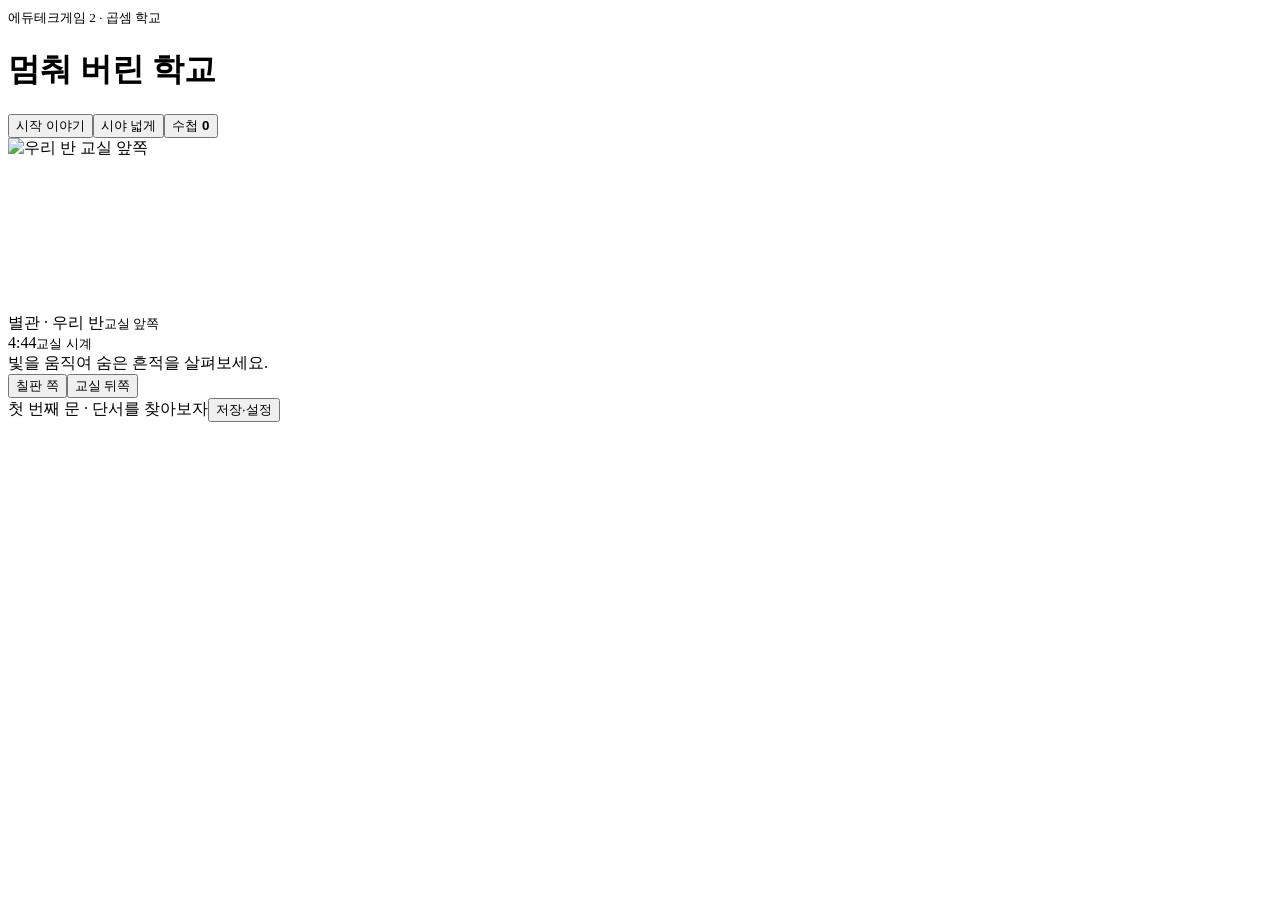
==== commit 8548199f: "Add files via upload" ====
--- a/index.html
+++ b/index.html
@@ -1,153 +1,6 @@
-<!doctype html><html lang="ko"><head><meta charset="utf-8"><meta name="viewport" content="width=device-width,initial-scale=1"><meta name="theme-color" content="#43cfd7"><meta name="description" content="동글동글 반짝바다를 항해하며 곱셈으로 낚시하는 힐링 학습 게임."><title>퐁당! 바다 낚시</title><style>*{box-sizing:border-box}body{margin:0;background:#102e40;color:#244858;font-family:'Noto Sans KR',sans-serif}button,input{font:inherit}button{cursor:pointer;touch-action:manipulation;border:0;font-weight:800}button:disabled{opacity:.45;cursor:default}button:focus-visible{outline:3px solid #ffc55b;outline-offset:3px}h1,h2,h3{font-family:Jua,sans-serif;font-weight:400;margin:0 0 12px}.app{max-width:1100px;margin:auto;padding:14px}.hud{display:flex;align-items:center;justify-content:space-between;color:#fff2ce;gap:10px;margin-bottom:12px}.brand{font:27px Jua,sans-serif}.brand small{display:block;font:11px 'Noto Sans KR',sans-serif;color:#a6cdd0;margin-top:3px;letter-spacing:2px}.hud-right{display:flex;gap:6px;align-items:center}.coins{background:#244b59;border:1px solid #52717a;border-radius:14px;padding:10px 14px;font-weight:900;color:#ffe29b}.mini{background:#294d5c;color:#d2e4db;border:1px solid #58727a;border-radius:11px;padding:10px;min-height:42px;font-size:12px}.viewport{position:relative;overflow:hidden;border:2px solid #77b5b0;border-radius:24px;background:#247f92;box-shadow:0 15px 60px #00162566}canvas{display:block;width:100%;height:min(68dvh,650px);min-height:330px;touch-action:none;cursor:crosshair}.map-label{position:absolute;top:16px;left:18px;pointer-events:none;color:#f3f4d5;text-shadow:0 1px 3px #18475d}.map-label strong{display:block;font:22px Jua,sans-serif}.map-label span{font-size:11px}.compass{position:absolute;top:18px;right:18px;width:47px;height:47px;border:1px solid #dbefd67a;border-radius:50%;display:grid;place-items:center;background:#1a566555;color:#f8e9b1;font-size:18px;pointer-events:none}.message{position:absolute;top:76px;left:50%;transform:translateX(-50%);width:max-content;max-width:90%;background:#103e54b3;border:1px solid #a1d2c25c;padding:9px 15px;border-radius:25px;color:#f6efce;font-size:12px;text-align:center;pointer-events:none}.controls{position:absolute;bottom:16px;left:16px;display:grid;grid-template-columns:repeat(3,42px);gap:4px}.controls button{background:#e1f0dfdf;color:#2b6570;border:1px solid #fcfff2;border-radius:12px;min-height:42px;font-size:18px;box-shadow:0 2px #2c6c7b66}.controls [data-dir=up]{grid-column:2}.controls [data-dir=left]{grid-column:1}.controls [data-dir=down]{grid-column:2}.controls [data-dir=right]{grid-column:3}.cast{position:absolute;bottom:20px;right:20px;border:2px solid #ffe9ac;border-radius:50%;width:100px;height:100px;background:linear-gradient(#ffe5a0,#eab75c);color:#6e4a22;font:21px Jua,sans-serif;box-shadow:0 5px #a87e3e,0 8px 25px #174b5c55}.cast small{display:block;font:10px 'Noto Sans KR',sans-serif;margin-top:3px}.dock{background:#f3f0db;border-radius:20px;padding:16px 20px;margin-top:12px;display:flex;align-items:center;justify-content:space-between;gap:15px}.dock strong{font-size:13px}.dock p{margin:5px 0 0;font-size:11px;color:#6f8178}.dock-actions{display:flex;gap:7px}.button{padding:12px 16px;border:1px solid #c9d6c2;border-radius:12px;background:#e2ead7;color:#395f63;min-height:44px;font-size:13px}.primary{background:linear-gradient(#358d82,#176b68);color:#fff3cf;border:1px solid #5c9c87;box-shadow:0 3px #134e50}.gold{background:linear-gradient(#ffe5a0,#eec16b);color:#765422;border-color:#d5b776;box-shadow:0 3px #b69150}.wide{width:100%;font-size:17px;margin-top:12px}.progress{display:flex;gap:5px;margin-top:7px}.progress i{width:20px;height:4px;border-radius:5px;background:#cedac0}.progress i.on{background:#4e9c84}.panel{position:absolute;inset:0;background:#123c50a3;backdrop-filter:blur(3px);display:grid;place-items:center;padding:18px;z-index:5}.paper{background:#fff8e4;border:2px solid #e8ce90;border-radius:24px;padding:23px;width:min(420px,100%);text-align:center;box-shadow:0 20px 60px #052b4699;max-height:100%;overflow:auto}.fish-preview{height:100px;width:180px;margin:auto}.fish-preview svg{width:100%;height:100%}.paper .label{font-size:10px;letter-spacing:2px;color:#a28c58;font-weight:900}.paper h2{font-size:25px;margin-top:8px}.paper p{font-size:13px;line-height:1.65;color:#6e8178;margin:9px 0}.equation{font:45px Jua,sans-serif;color:#28535e;margin:15px 0}.answers{display:flex;gap:9px}.answers button{flex:1;min-height:58px;border:2px solid #ccd8bf;border-radius:13px;background:#edf0db;color:#2d5960;font:27px Jua,sans-serif;box-shadow:0 3px #b8cbb7}.odds{font-size:12px;color:#8c733c;background:#f0e6c6;padding:8px;border-radius:10px;margin:12px 0}.hint{background:#e9ead4;border-radius:12px;padding:12px}.groups{display:flex;flex-wrap:wrap;justify-content:center;gap:4px;margin:8px 0}.groups span{border:1px solid #c5b67c;border-radius:5px;padding:3px;color:#a08b41;font-size:12px;letter-spacing:1px}.result-coins{font:24px Jua,sans-serif;color:#ad843b;margin:16px 0}.caught .fish-preview{animation:pop .55s ease-out}.lost .fish-preview{opacity:.5;animation:escape .8s ease-out}.reeling-icon{font-size:50px;color:#c9a24b;animation:spin 1s linear infinite}.reeling-line{height:5px;background:#dce1c9;border-radius:8px;overflow:hidden;margin:20px 0}.reeling-line i{display:block;height:100%;background:#4f9d89;animation:fill 1s linear forwards}.footnote{font-size:10px;text-align:center;color:#75949b;margin-top:11px}dialog{width:min(600px,calc(100% - 24px));max-height:88dvh;border:1px solid #ddcd9d;border-radius:24px;background:#fff8e6;padding:24px;color:#365663}dialog::backdrop{background:#0d263bc9;backdrop-filter:blur(4px)}dialog p{font-size:13px;line-height:1.7;color:#6d8178}.collection{display:grid;grid-template-columns:repeat(3,1fr);gap:9px}.specimen{background:#e9ecd8;border:1px solid #d3dabe;border-radius:14px;text-align:center;padding:10px 5px;min-height:140px}.specimen svg{width:100%;height:75px}.specimen strong{font-size:11px;display:block}.specimen small{font-size:10px;display:block;color:#849077;margin-top:5px}.silhouette{filter:brightness(0);opacity:.15}.shop-item{padding:16px;background:#ebebd5;border-radius:16px;margin:12px 0}.shop-item h3{font-size:23px}.checks{display:flex;flex-wrap:wrap;gap:10px;margin:17px 0}.checks label{background:#e6ecd5;padding:11px;border-radius:9px}.checks input{width:18px;height:18px;vertical-align:middle;accent-color:#378e7f}.close{margin-top:20px;width:100%}.sr-only{position:absolute;width:1px;height:1px;overflow:hidden;clip-path:inset(50%)}@keyframes spin{to{rotate:360deg}}@keyframes fill{from{width:0}to{width:100%}}@keyframes pop{from{scale:.4;rotate:-12deg;opacity:0}to{scale:1;rotate:0;opacity:1}}@keyframes escape{to{translate:30px -10px;opacity:.3}}
-@media(max-width:650px){.app{padding:9px}.brand{font-size:22px}.brand small{font-size:9px}.hud{gap:5px;margin-bottom:9px}.coins{padding:8px 10px;font-size:13px}.mini{font-size:11px;padding:8px;min-height:37px}canvas{height:65dvh;min-height:330px}.dock{padding:13px;flex-wrap:wrap;gap:10px}.dock-actions{width:100%}.dock-actions button{flex:1;padding:10px 5px;font-size:11px}.cast{width:85px;height:85px;bottom:19px;right:15px;font-size:19px}.controls{grid-template-columns:repeat(3,38px);gap:4px;bottom:15px;left:12px}.controls button{min-height:38px}.message{font-size:10px;top:65px;padding:8px 12px}.map-label{top:14px;left:14px}.map-label strong{font-size:19px}.map-label span{font-size:9px}.compass{width:38px;height:38px;top:13px;right:13px}.paper{padding:18px}.paper h2{font-size:23px}.fish-preview{height:80px;width:150px}.equation{font-size:39px;margin:12px 0}.collection{grid-template-columns:repeat(3,1fr)}.specimen{min-height:125px}.specimen svg{height:64px}}
-@media(prefers-reduced-motion:reduce){*{animation:none!important}}
-.mission-pill{position:absolute;top:113px;left:16px;padding:11px 15px;border:2px solid #fff;border-radius:20px;background:#fff8df;color:#9c8545;box-shadow:0 3px #2196a329;font-size:12px;min-height:44px}.mission-pill.ready{background:#fff0a5;color:#9f7534}.treasure-button{position:absolute;right:18px;bottom:138px;padding:13px 16px;border:3px solid #fff4c9;border-radius:24px;background:#ffe8a5;color:#9f793d;min-height:48px;box-shadow:0 4px #2e9fa52b}.treasure-button[hidden]{display:none}.treasure-button:disabled{opacity:1;background:#e5f5df;color:#728e7c}.mission-progress{background:#eef6e2;border-radius:22px;padding:20px;text-align:center}.mission-progress strong{font-size:36px;color:#77b49f}.treasure-celebrate{font-size:74px;color:#edc25e;text-align:center}
-@media(max-width:800px),(pointer:coarse){.mission-pill{top:91px;left:12px;font-size:11px;padding:9px 12px}.treasure-button{bottom:110px;right:12px;font-size:11px;max-width:175px;padding:11px}.mission-progress{padding:14px}}
-
-/* Rounded, bright seaside theme. All assets are embedded for file distribution. */
-body{background:#e5f7f3;color:#246b78;font-family:'Arial Rounded MT Bold','Malgun Gothic',sans-serif}.hud{color:#257684}.brand{font-weight:900;font-family:inherit;letter-spacing:-1px}.brand small{color:#6aadb0;letter-spacing:1px}.app{max-width:1200px;padding:16px}.coins{background:#fff7ce;color:#b28d34;border:3px solid white;border-radius:30px;box-shadow:0 3px #d9ece5}.mini{background:#fff;color:#5d9c9d;border:0;border-radius:50px;box-shadow:0 3px #cce8e3}.viewport{border:5px solid #fff;border-radius:32px;background:#43cfd7;box-shadow:0 9px 0 #cdeae4,0 15px 28px #7abeb329}.map-label{color:#fff;text-shadow:0 2px #2ba7b299}.map-label strong{font-family:inherit;font-weight:900;letter-spacing:-.5px}.map-label span{color:#edffff}.compass{background:#e5fff3cc;border:3px solid #ffffff;color:#4d9da5;box-shadow:0 3px #36b6bf33}.message{background:#e9fff5ed;border:2px solid #ffffff;color:#498f98;font-weight:700;box-shadow:0 3px #28a8b533;top:75px}.controls{grid-template-columns:repeat(3,39px);gap:5px;background:#e8fff055;border-radius:24px;padding:8px;backdrop-filter:blur(3px)}.controls button{min-height:39px;border-radius:50%;border:2px solid #ffffff;background:#effff4e8;color:#5babb0;box-shadow:0 3px #25a0b048}.controls [data-dir]{grid-column:auto!important}.pad-center{display:grid;place-items:center;color:#b0e2d9}.cast{background:#ffdf86;border:5px solid #fff4c2;color:#a18435;box-shadow:0 5px #d3ba68,0 9px 18px #2b9ea733;font-family:inherit;font-weight:900;font-size:19px}.cast small{font-size:10px;color:#aa944b}.dock{background:#ffffff;border:2px solid #fff;border-radius:26px;box-shadow:0 5px #d3ece4;padding:17px 21px}.dock strong{color:#4c9598}.dock p{color:#8baaa0}.button{border:0;border-radius:50px;background:#dff2e4;color:#5b9387;box-shadow:0 3px #c8dfcf}.primary{background:#70c5ac;color:#fff;border:0;box-shadow:0 4px #52a58c}.gold{background:#ffe4a0;color:#ae8d45;border:0;box-shadow:0 4px #e6ca84}.progress i{height:6px;border-radius:9px;background:#e4f3e6}.progress i.on{background:#85cdb2}.panel{background:#40aeb778;backdrop-filter:blur(5px)}.paper{background:#fffdf0;border:6px solid #fff;border-radius:34px;box-shadow:0 10px 0 #7dbebc55,0 18px 40px #267e8d33}.paper .label{color:#9bbf9f}.paper h2,h1,h2,h3{font-family:inherit;font-weight:900;color:#4d979a}.paper p{color:#89a198}.equation{font-family:inherit;font-weight:900;color:#458c95}.answers button{border:3px solid #fff;border-radius:21px;background:#e0f4de;color:#63a293;box-shadow:0 4px #bfd9b9;font-family:inherit;font-weight:900}.odds{background:#fff2c9;color:#b39c60;border-radius:20px}.hint{background:#ecf5df;border-radius:20px}.result-coins{font-family:inherit;font-weight:900;color:#cca953}.footnote{color:#87aaa3}.specimen{background:#e7f4e7;border:3px solid #fff;border-radius:23px}.shop-item{background:#eaf6e7;border-radius:24px}dialog{border:6px solid #fff;border-radius:31px;background:#fffdf1;box-shadow:0 15px 45px #42999d44}dialog::backdrop{background:#228d9f8c}.checks label{background:#e4f3df;border-radius:17px}.map-label,.message,.dock{user-select:none}
-@media(max-width:650px){.app{padding:9px}.viewport{border-width:4px;border-radius:26px}.controls{grid-template-columns:repeat(3,32px);gap:4px;padding:6px;bottom:12px;left:10px;border-radius:20px}.controls button{min-height:32px;font-size:15px}.dock{padding:13px}.cast{width:86px;height:86px;font-size:17px;border-width:4px}.message{top:64px;font-size:10px}.brand{font-size:21px}.paper{border-width:4px;padding:17px}.paper h2{font-size:22px}}
-/* Reliable input and a larger touch playfield. */
-button{touch-action:manipulation;-webkit-tap-highlight-color:transparent;user-select:none}.controls{display:none}.drag-hint{position:absolute;bottom:21px;left:20px;padding:10px 14px;border-radius:25px;background:#effff2d9;color:#5a9b9b;font-size:11px;pointer-events:none;user-select:none}.joystick{position:absolute;width:100px;height:100px;margin:-50px 0 0 -50px;border:3px solid #fff9;border-radius:50%;background:#eaffed38;pointer-events:none;z-index:3}.joystick[hidden]{display:none}.joystick i{position:absolute;left:27px;top:27px;width:40px;height:40px;border:3px solid #fff;border-radius:50%;background:#d5f4e8b8;box-shadow:0 2px 5px #138e9b22}.cast{touch-action:manipulation}.answers button{touch-action:manipulation;min-height:64px}.paper{overscroll-behavior:contain}.message{max-width:80%;white-space:normal}.map-label span{font-size:10px}.minimap{pointer-events:none}
-@media(max-width:800px),(pointer:coarse){html,body{height:100%;overflow:hidden}.app{height:100dvh;min-height:0;max-width:none;display:flex;flex-direction:column;padding:max(6px,env(safe-area-inset-top)) 6px max(6px,env(safe-area-inset-bottom));gap:6px}.hud{flex:0 0 44px;margin:0;padding:0 4px;min-height:0}.brand{font-size:19px}.brand small{font-size:8px;letter-spacing:0}.hud-right{gap:4px}.mini{min-height:35px;padding:8px;font-size:10px}.coins{padding:7px 10px;font-size:13px;border-width:2px}.app>main{flex:1;min-height:0;display:flex;flex-direction:column;gap:6px}.viewport{flex:1;min-height:0;border-width:3px;border-radius:22px;box-shadow:0 3px #cdeae4}canvas{height:100%;min-height:0;width:100%}.dock{flex:0 0 auto;margin:0;padding:8px 10px;gap:7px;border-radius:18px;box-shadow:none;flex-wrap:wrap}.dock>div:first-child{width:100%}.dock strong{font-size:11px}.dock p{font-size:10px;margin-top:3px}.progress{display:none}.dock-actions{width:100%;gap:6px}.dock-actions .button{flex:1;min-height:38px;padding:8px 4px;font-size:11px;box-shadow:none}.app>.footnote{display:none}.map-label{left:12px;top:12px}.map-label strong{font-size:18px}.map-label span{display:none}.compass{width:32px;height:32px;top:11px;right:11px;font-size:13px;border-width:2px}.message{top:48px;padding:7px 10px;font-size:10px;max-width:90%;border-width:1px}.drag-hint{bottom:14px;left:12px;max-width:48%;font-size:10px;padding:8px 10px}.cast{width:82px;height:82px;bottom:15px;right:13px;font-size:16px;border-width:3px}.cast small{font-size:9px}.panel{position:fixed;inset:0;z-index:50;padding:12px;background:#36a9b3a8}.paper{width:min(420px,100%);max-height:calc(100dvh - 24px);padding:17px;border-radius:25px;border-width:4px;overflow:auto}.paper .fish-preview{height:62px;width:130px}.paper .label{font-size:9px;letter-spacing:1px}.paper h2{font-size:22px;margin:7px 0}.paper p{font-size:11px;line-height:1.55;margin:8px 0}.paper .odds{font-size:11px;padding:8px;margin:9px 0}.paper .equation{font-size:39px;margin:14px 0}.answers{gap:8px}.answers button{min-height:66px;font-size:27px;border-radius:17px}.paper .wide{min-height:48px;margin-top:10px}.hint{padding:9px}.groups span{font-size:11px}.result-coins{margin:12px 0;font-size:24px}}
-@media(max-height:500px) and (orientation:landscape){.hud{flex-basis:35px}.brand small{display:none}.dock{flex-wrap:nowrap}.dock>div:first-child{width:auto;flex:1}.dock-actions{width:auto}.dock p{display:none}.dock-actions .button{min-height:34px;padding:6px 11px}.paper{padding:10px;width:min(490px,96%)}.paper .fish-preview,.paper .label{display:none}.paper h2{font-size:18px;margin:3px 0}.paper p{font-size:10px;line-height:1.3;margin:5px 0}.paper .odds{font-size:10px;margin:5px 0;padding:5px}.paper .equation{font-size:31px;margin:7px 0}.answers button{min-height:50px;font-size:24px}.cast{width:68px;height:68px;font-size:14px}.drag-hint{font-size:9px}.message{top:40px}}
-</style></head><body><div id="app"></div><dialog id="modal" aria-label="게임 안내"></dialog><script>'use strict';
-const Sea=(()=>{
- const names=['금빛송사리','귤빛붕어','물방울잉어','왕관잉어','흰동가리','파랑쥐치','통통복어','무지개복어','달빛메기','별꼬리물고기','은하가오리','바다수호룡'];
- const req=[1,1,2,3,1,2,2,3,3,4,4,5],reward=[18,20,30,46,22,32,34,48,52,68,76,110],prices=[40,80,140,220];
- const fresh=()=>({v:4,dans:[2,3,4,5,6,7,8,9],coins:0,rod:1,boat:{x:330,y:680},counts:Array(12).fill(0),records:Array(12).fill(0),solved:0,misses:0,wrong:[],q:null,result:null});
- function restore(raw){let s=fresh();if(!raw)return s;if(raw.v===4)s={...s,...raw};else{if(raw.dans?.length)s.dans=raw.dans;if(raw.coins>=0)s.coins=raw.coins;if(raw.counts?.length===12)s.counts=raw.counts;if(raw.records?.length===12)s.records=raw.records;s.rod=Math.min(5,1+(raw.rod||0));}s.dans=[...new Set(s.dans.filter(n=>Number.isInteger(n)&&n>=2&&n<=9))];if(!s.dans.length)s.dans=[2,3,4,5,6,7,8,9];if(s.counts.length!==12)s.counts=Array(12).fill(0);if(s.records.length!==12)s.records=Array(12).fill(0);s.rod=Math.max(1,Math.min(5,s.rod));return s;}
- const shuffle=a=>{for(let i=a.length-1;i>0;i--){let j=Math.floor(Math.random()*(i+1));[a[i],a[j]]=[a[j],a[i]];}return a;};
- function chance(s,i){if(s.rod<req[i])return 0;if(s.misses>=2)return 1;return Math.min(.97,.83-(req[i]-1)*.065+(s.rod-req[i])*.055+s.misses*.07);}
- function begin(s,i){if(s.q||s.result||!Number.isInteger(i)||i<0||i>11||s.rod<req[i])return false;let a=s.dans[Math.floor(Math.random()*s.dans.length)],b=2+Math.floor(Math.random()*(s.solved<3?2:8)),ans=a*b;let wrong=[...new Set([ans+a,Math.max(1,ans-a),ans+b])].filter(n=>n!==ans);s.q={i,a,b,choices:shuffle([ans,...shuffle(wrong).slice(0,2)]),attempts:0,phase:'answer',disabled:[]};return true;}
- function submit(s,n,rng=Math.random){let q=s.q;if(!q||q.phase!=='answer'||q.disabled.includes(n))return null;if(n!==q.a*q.b){q.attempts++;q.disabled.push(n);q.phase=q.attempts>=2?'explain':'hint';let k=q.a+'×'+q.b;if(!s.wrong.includes(k))s.wrong.push(k);return {type:'wrong'};}return resolve(s,rng);}
- function resolve(s,rng=Math.random){let q=s.q;if(!q||!['answer','explain'].includes(q.phase))return null;q.phase='done';let p=chance(s,q.i),caught=rng()<p;s.solved++;let coins=3,size=null;if(caught){coins+=reward[q.i];size=+(9+req[q.i]*14+rng()*25).toFixed(1);s.counts[q.i]++;s.records[q.i]=Math.max(s.records[q.i]||0,size);s.misses=0;}else s.misses++;s.coins+=coins;s.result={i:q.i,caught,coins,size,p,answer:q.a*q.b,a:q.a,b:q.b};return s.result;}
- function finish(s){if(!s.result)return false;s.q=null;s.result=null;return true;}
- function upgrade(s){let price=prices[s.rod-1];if(s.rod>=5||s.coins<price||s.q||s.result)return false;s.coins-=price;s.rod++;return true;}
- const quests=[{title:'첫 손님을 위한 낚시',kind:'catch',target:2,reward:25},{title:'곱셈 항해 연습',kind:'solve',target:5,reward:35},{title:'공방의 물고기 의뢰',kind:'catch',target:3,reward:45}];
- function adventure(s){if(!s.adventure)s.adventure={quest:0,catchBase:s.counts.reduce((a,b)=>a+b,0),solveBase:s.solved,opened:[],treasureBase:s.solved};return s.adventure;}
- function mission(s){let a=adventure(s),q=quests[a.quest%quests.length],value=q.kind==='catch'?s.counts.reduce((a,b)=>a+b,0)-a.catchBase:s.solved-a.solveBase;return {...q,value:Math.min(q.target,Math.max(0,value)),number:a.quest+1};}
- function claim(s){let q=mission(s),a=adventure(s);if(s.q||q.value<q.target)return false;s.coins+=q.reward;a.quest++;a.catchBase=s.counts.reduce((a,b)=>a+b,0);a.solveBase=s.solved;return q.reward;}
- function treasure(s,id){let a=adventure(s);if(s.q||!Number.isInteger(id)||id<0||id>2||a.opened.includes(id)||s.solved-a.treasureBase<3)return false;a.opened.push(id);a.treasureBase=s.solved;s.coins+=30;return true;}
- return {names,req,reward,prices,fresh,restore,begin,submit,resolve,finish,chance,upgrade,adventure,mission,claim,treasure};
-})();
-const Ocean={names:Sea.names};
-if(typeof module!=='undefined')module.exports=Sea;
-</script><script>'use strict';
-const Motion=(()=>{
- const clamp=(n,a,b)=>Math.max(a,Math.min(b,n));
- function vector(directions){let x=0,y=0;for(let d of directions){if(d==='up')y--;if(d==='down')y++;if(d==='left')x--;if(d==='right')x++;}let len=Math.hypot(x,y);return len?{x:x/len,y:y/len}:{x:0,y:0};}
- function turn(current,target,dt){let delta=Math.atan2(Math.sin(target-current),Math.cos(target-current));return current+delta*(1-Math.exp(-9*dt));}
- function step(position,motion,input,dt,safe){dt=clamp(dt,0,.05);let response=1-Math.exp(-(input.x||input.y?5.5:8)*dt);motion.vx+=(input.x*170-motion.vx)*response;motion.vy+=(input.y*170-motion.vy)*response;let speed=Math.hypot(motion.vx,motion.vy);if(speed<.4){motion.vx=motion.vy=0;return;}let x=position.x+motion.vx*dt,y=position.y+motion.vy*dt;if(safe(x,y)){position.x=x;position.y=y;}else{if(safe(x,position.y))position.x=x;else motion.vx=0;if(safe(position.x,y))position.y=y;else motion.vy=0;}if(speed>3)motion.angle=turn(motion.angle,Math.atan2(motion.vy,motion.vx),dt);return speed;}
- function swim(f,time){let w=.00025,phase=time*w+f.seed;let radius=38+(f.i%3)*9;f.x=f.homeX+Math.sin(phase)*radius;f.y=f.homeY+Math.sin(phase*.8+f.seed)*radius*.65;let vx=Math.cos(phase)*radius,vy=Math.cos(phase*.8+f.seed)*radius*.65*.8;f.angle=Math.atan2(vy,vx);}
- function dragVector(dx,dy){let distance=Math.hypot(dx,dy);if(distance<7)return {x:0,y:0};let strength=Math.min(1,(distance-7)/45);return {x:dx/distance*strength,y:dy/distance*strength};}
- return {vector,turn,step,swim,dragVector};
-})();
-if(typeof module!=='undefined')module.exports=Motion;
-</script><script>'use strict';
-let artId=0;
-function fishArt(i,ghost=false){let id='fish-'+(++artId),colors=[['#ffd876','#d48725'],['#ffa16e','#e3536c'],['#71d9d4','#297d9e'],['#ffe18d','#e6a32b'],['#ffab65','#f27942'],['#8bcde8','#4577cd'],['#f6da8d','#c2944d'],['#d6abed','#8770cf'],['#91b9d9','#455eac'],['#e7b1e1','#8f72d3'],['#94dde5','#407bae'],['#99ecd8','#4879c7']][i],c=colors[0],body='',decor='',eye=[127,49],kind=i%4;
- if(i===10){body='<path d="M72 64Q20 94 9 81" stroke="'+colors[1]+'" stroke-width="6" fill="none"/><path d="M20 12Q81 36 91 16Q107 33 165 13Q144 80 92 96Q55 64 20 12Z" fill="url(#'+id+')"/><path d="M55 31Q83 61 130 30M75 67l17 14 18-14" stroke="#d1fcf1" stroke-width="3" fill="none"/>';eye=[110,48];}
- else if(i===11){body='<path d="M30 78Q55 74 51 55Q44 20 95 25Q139 29 139 57Q128 92 72 80Q46 101 14 84" fill="url(#'+id+')"/><path d="M59 37 48 7 77 28 90 0 105 27 137 12 123 41" fill="#b7f1d2"/><path d="M65 69Q85 90 116 69" fill="#d9ffdc"/><path d="M61 60Q32 40 23 63M124 63q29-12 45 3" stroke="#a2e9d7" stroke-width="5" fill="none"/>';eye=[116,47];decor='<circle cx="89" cy="42" r="6" fill="#fff4c1"/><path d="m85 40 4-7 4 7-4 7Z" fill="#e8c778"/>';}
- else if(i===6||i===7){body='<path d="m55 34-9-15m18 5-2-17m30 11 4-15m26 23 14-12m-7 40 19 3m-25 25 10 14m-33-9 1 17m-27-21-8 14M48 58 24 39v38Z" stroke="'+c+'" stroke-width="5" stroke-linecap="round" fill="'+c+'"/><ellipse cx="90" cy="53" rx="43" ry="39" fill="url(#'+id+')"/><ellipse cx="87" cy="69" rx="29" ry="18" fill="#fff3cb" opacity=".8"/>';eye=[113,45];decor='<g fill="'+colors[1]+'"><circle cx="68" cy="36" r="4"/><circle cx="87" cy="28" r="3"/><circle cx="61" cy="53" r="3"/><circle cx="96" cy="40" r="3"/></g>';if(i===7)decor+='<path d="M64 52q20-39 45-8" stroke="#f6b1bb" stroke-width="7" fill="none"/>';}
- else{let h=i===0?21:i===8?26:35;body='<path d="M52 50 12 22Q20 51 12 80L52 61" fill="'+colors[1]+'"/><path d="m73 32 20-27 23 29M71 74 94 96 113 73" fill="'+colors[1]+'"/><ellipse cx="96" cy="54" rx="54" ry="'+h+'" fill="url(#'+id+')"/><path d="M78 53q-21 6-7 24 15-6 7-24" fill="#ffffff69"/>';}
- if(i===4)decor+='<path d="M69 25v58M99 21v67" stroke="#fff4db" stroke-width="11"/><path d="M63 27v53M105 25v58" stroke="#a84b3c" stroke-width="2"/>';
- if(i===2||i===3)decor+='<path d="M60 46q7 13 14 0m0 0q7 13 14 0m0 0q7 13 14 0m-34 15q7 13 14 0m0 0q7 13 14 0" stroke="'+colors[1]+'" stroke-width="2" fill="none" opacity=".6"/>';
- if(i===3)decor+='<path d="m73 23-6-22 18 11L97 1l10 13 19-7-6 23Z" fill="#ffe69a" stroke="#bf8e35" stroke-width="2"/><circle cx="97" cy="20" r="4" fill="#65c9c7"/>';
- if(i===5)decor+='<path d="m65 43 6 6m8-12 6 6m-12 19 6 6m14-15 6 6" stroke="#fff2a6" stroke-width="4"/>';
- if(i===8)decor+='<path d="M133 64q25-9 40 2m-39 0q19 10 23 20" fill="none" stroke="#7799c3" stroke-width="4" stroke-linecap="round"/>';
- if(i===9)decor+='<path d="m87 31 6 13 15 1-11 10 3 14-13-8-13 8 4-14-12-10 15-1Z" fill="#fff1b9"/>';
- return '<svg viewBox="0 0 180 108" role="img" aria-label="'+(ghost?'아직 만나지 못한 물고기':Ocean.names[i])+'" class="fish-art '+(ghost?'silhouette':'')+'"><defs><linearGradient id="'+id+'" x2=".8" y2="1"><stop stop-color="'+c+'"/><stop offset="1" stop-color="'+colors[1]+'"/></linearGradient></defs>'+body+decor+'<ellipse cx="'+(eye[0]-7)+'" cy="'+(eye[1]+15)+'" rx="7" ry="4" fill="#ffb2a8" opacity=".8"/><circle cx="'+eye[0]+'" cy="'+eye[1]+'" r="8" fill="#fffce8"/><circle cx="'+(eye[0]+2)+'" cy="'+eye[1]+'" r="4.5" fill="#19304c"/><circle cx="'+(eye[0]+3)+'" cy="'+(eye[1]-2)+'" r="1.6" fill="white"/><path d="M'+(eye[0]+1)+' '+(eye[1]+16)+'q8 7 15-1" fill="none" stroke="#36405c" stroke-width="2.5" stroke-linecap="round"/></svg>';
-}
-function boatArt(){return '<svg viewBox="0 0 260 170" aria-hidden="true"><ellipse cx="133" cy="154" rx="106" ry="9" fill="#194258" opacity=".18"/><path d="M37 112h190l-25 37H65Z" fill="#c88750"/><path d="M37 112h190l-7 12H43Z" fill="#ffe9b4"/><path d="M60 132h147" stroke="#9c623d" stroke-width="4"/><path d="M137 107q-5-54 18-77" fill="none" stroke="#e4bc77" stroke-width="5"/><path d="M156 29q52 25 72 78" fill="none" stroke="#f7e6ac" stroke-width="2"/><path d="M226 107v35" stroke="#fff" stroke-width="1.5"/><rect x="220" y="138" width="12" height="18" rx="6" fill="#fc7861"/><path d="M70 105Q64 72 89 65q28-3 37 40Z" fill="#61b6ac"/><path d="m63 50 10-30 23 19 24-17 9 32" fill="#f3d8a1"/><ellipse cx="95" cy="58" rx="36" ry="28" fill="#ffe6b4"/><path d="M57 39Q86 7 129 38Z" fill="#eac572"/><path d="M47 40h93" stroke="#f7dc8e" stroke-width="9" stroke-linecap="round"/><circle cx="82" cy="59" r="3" fill="#405365"/><circle cx="106" cy="59" r="3" fill="#405365"/><path d="m91 67 4 4 4-4m-4 4v5" stroke="#bd8e6e" stroke-width="2" fill="none"/><path d="M115 95q15 6 27-6" stroke="#ffe6b4" stroke-width="12" stroke-linecap="round"/></svg>';}
-function reefArt(){return '<svg viewBox="0 0 800 180" preserveAspectRatio="none" aria-hidden="true"><path d="M0 150Q90 90 180 145T380 130T570 140T800 120V180H0Z" fill="#07394d" opacity=".65"/><g fill="none" stroke-linecap="round"><path d="M60 180v-90m0 32-25-22m25 45 24-24M720 180v-98m0 43 23-23m-23 48-20-25" stroke="#e29185" stroke-width="12"/><path d="M150 180q-32-47-12-81m35 81q-8-49 18-72M660 180q-26-39-12-69" stroke="#499c9f" stroke-width="10"/><path d="M38 180q-3-30-18-42M765 180q-13-40 7-60" stroke="#86bd8f" stroke-width="8"/></g><ellipse cx="390" cy="171" rx="49" ry="15" fill="#d9b984"/><path d="m388 149 7 13 15 3-12 9 2 12-12-6-13 5 3-14-11-9 16-1Z" fill="#efab7a"/></svg>';}
-</script><script>'use strict';
-const SAVE='gugu-sea-v4',params=new URLSearchParams(location.search),student=params.get('student')==='1'||document.querySelector('meta[name="gugu-student"]')?.content==='1';let raw=null,storage=true;
-try{raw=JSON.parse(localStorage.getItem(SAVE)||localStorage.getItem('pond-adventure-v3')||localStorage.getItem('pond-multiplication-v1')||'null');}catch(e){storage=false;}
-let s=Sea.restore(raw);Sea.adventure(s);const linked=[...new Set((params.get('dans')||document.querySelector('meta[name="gugu-dans"]')?.content||'').split(',').map(Number).filter(n=>Number.isInteger(n)&&n>=2&&n<=9))];if(linked.length&&linked.join()!==s.dans.join()){s.dans=linked;s.q=null;s.result=null;}
-let canvas,c,cam={x:0,y:0},cw=800,ch=500,dest=null,heading=-Math.PI/2,lastTime=0,held=null,nearest=null,reeling=false,toast='바다를 누른 채 원하는 방향으로 드래그해 보세요!',announcer='',lastSave=0;
-const keys=new Set(),touches=new Map(),motion={vx:0,vy:0,angle:-Math.PI/2},wake=[];let wakeClock=0,lastCastText='';let steering=null,pressedAction=null,lastPointerAction=-Infinity;
-const WORLD={w:1800,h:1250},islands=[{x:130,y:840,r:100},{x:260,y:280,r:110},{x:1020,y:380,r:140},{x:1490,y:980,r:95}],fish=[];
-const treasures=[{x:570,y:590},{x:1110,y:840},{x:1460,y:470}];let nearbyTreasure=-1,lastTreasureLabel='';
-const spots=[[350,610,0],[520,760,1],[240,960,4],[720,950,0],[680,480,2],[800,710,5],[1030,800,6],[1250,600,3],[1410,330,7],[1550,690,8],[1180,1050,9],[1560,1090,10],[1640,220,11],[420,1090,1],[550,270,4],[1200,180,6]];
-spots.forEach(([x,y,i],j)=>fish.push({x,y,homeX:x,homeY:y,i,seed:j*.91,cooldown:0,angle:0}));
-const images=Sea.names.map((_,i)=>{let im=new Image();im.src='data:image/svg+xml;charset=utf-8,'+encodeURIComponent(fishArt(i).replace('<svg ', '<svg xmlns="http://www.w3.org/2000/svg" '));return im;});
-function save(){try{localStorage.setItem(SAVE,JSON.stringify(s));}catch(e){storage=false;}}
-function btn(a,text,cls='button',disabled=false,val=''){return `<button class="${cls}" data-act="${a}" data-value="${val}" ${disabled?'disabled':''}>${text}</button>`;}
-function shell(){document.getElementById('app').innerHTML=`<div class="app"><header class="hud"><div class="brand">퐁당! 바다 낚시<small>곱셈으로 떠나는 작은 항해</small></div><div class="hud-right"><span class="coins" id="coins"></span>${!student?btn('settings','설정','mini'):''}${btn('help','도움말','mini')}</div></header><main><div class="viewport"><canvas id="sea" aria-label="탐험 바다. 바다를 누른 채 원하는 방향으로 드래그하면 배가 이동합니다. PC는 방향키도 사용할 수 있습니다."></canvas><div class="map-label"><strong>반짝바다</strong><span>배를 움직여 물고기를 찾아요</span></div><button class="mission-pill" data-act="mission" id="mission-pill"></button><button class="treasure-button" data-act="treasure" id="treasure-button" hidden></button><div class="compass" aria-hidden="true">N ↑</div><div id="message" class="message" role="status"></div><div class="controls" aria-label="배 이동"><button data-dir="up-left" aria-label="왼쪽 위로 이동">↖</button><button data-dir="up" aria-label="위로 이동">↑</button><button data-dir="up-right" aria-label="오른쪽 위로 이동">↗</button><button data-dir="left" aria-label="왼쪽으로 이동">←</button><span class="pad-center" aria-hidden="true">●</span><button data-dir="right" aria-label="오른쪽으로 이동">→</button><button data-dir="down-left" aria-label="왼쪽 아래로 이동">↙</button><button data-dir="down" aria-label="아래로 이동">↓</button><button data-dir="down-right" aria-label="오른쪽 아래로 이동">↘</button></div><button class="cast" data-act="cast" id="cast"><span id="cast-text">낚시하기</span><small id="cast-hint">가까운 물고기</small></button><div class="drag-hint">바다를 누른 채 드래그해서 이동</div><div id="joystick" class="joystick" hidden><i></i></div><div id="overlay"></div></div><section class="dock"><div><strong id="rod-label"></strong><p id="goal"></p><div class="progress" id="progress"></div></div><div class="dock-actions">${btn('shop','낚시도구 강화','button gold')}${btn('book','물고기 도감')}${btn('share','HTML 배포')}</div></section></main><div id="storage" class="footnote"></div><div class="sr-only" id="announce" aria-live="polite"></div></div>`;canvas=document.getElementById('sea');c=canvas.getContext('2d');new ResizeObserver(resize).observe(canvas);canvas.addEventListener('pointerdown',startSteering);canvas.addEventListener('pointermove',moveSteering);canvas.addEventListener('pointerup',endSteering);canvas.addEventListener('pointercancel',cancelSteering);canvas.addEventListener('lostpointercapture',cancelSteering);resize();refresh();}
-function refresh(){let m=Sea.mission(s);document.getElementById('mission-pill').textContent=m.value>=m.target?'✓ 의뢰 완료! 보상 받기':'⚑ 항구 의뢰 '+m.value+'/'+m.target;document.getElementById('mission-pill').classList.toggle('ready',m.value>=m.target);document.getElementById('coins').textContent='● '+s.coins+' 코인';document.getElementById('rod-label').textContent='낚싯대 Lv.'+s.rod+' · '+['작은 친구','중간 물고기','큰 물고기','아주 큰 물고기','전설의 물고기'][s.rod-1]+'까지 도전';let num=s.counts.filter(Boolean).length;document.getElementById('goal').textContent=s.rod<5?'다음 강화 '+Sea.prices[s.rod-1]+'코인 · 발견 '+num+'/12종':'최고 장비 완성! 전설의 바다수호룡을 찾아보세요.';document.getElementById('progress').innerHTML=Array.from({length:5},(_,i)=>'<i class="'+(i<s.rod?'on':'')+'"></i>').join('');document.getElementById('storage').textContent=storage?'기록은 이 기기에 저장돼요 · 드래그해서 이동 · PC는 방향키도 가능':'이 브라우저에서 저장할 수 없어요. 화면을 닫으면 기록이 사라질 수 있어요.';overlay();}
-function overlay(){let el=document.getElementById('overlay'),q=s.q,r=s.result;if(!q){el.innerHTML='';return;}let content='';if(reeling)content='<div class="reeling-icon">◌</div><h2>정답이에요!</h2><p>낚싯줄을 조심조심 당기는 중…</p><div class="reeling-line"><i></i></div>';else if(r)content=`<div class="${r.caught?'caught':'lost'}"><span class="label">${r.caught?'NICE CATCH!':'다음 낚시를 기대해요'}</span><div class="fish-preview">${fishArt(r.i)}</div><h2>${r.caught?Sea.names[r.i]+' 획득!':'아쉽게 놓쳤어요!'}</h2><p>${r.a} × ${r.b} = <b>${r.answer}</b> · 곱셈은 잘 풀었어요.</p>${r.caught?'<p>'+r.size+'cm · 도감에 기록했어요.</p>':'<p>물고기가 힘차게 빠져나갔어요.<br>낚싯대가 강할수록 잡기 쉬워져요.</p>'}<div class="result-coins">+${r.coins} 코인</div>${!r.caught?'<p>학습 코인 3개를 받았어요. '+(s.misses>=2?'다음 정답 낚시는 반드시 성공해요!':'다음 낚시의 성공 확률이 올라가요.')+'</p>':''}${btn('continue','바다로 돌아가기','button primary wide')}</div>`;else{content=`<span class="label">낚싯줄을 던졌어요</span><div class="fish-preview">${fishArt(q.i)}</div><h2>${Sea.names[q.i]}의 입질!</h2><div class="odds">${s.misses>=2?'두 번 놓쳤어요 · 이번 정답 낚시는 성공 보장!':'정답 후 포획 확률 '+Math.round(Sea.chance(s,q.i)*100)+'% · 필요 장비 Lv.'+Sea.req[q.i]}</div>${q.phase==='answer'?`<div class="equation">${q.a} × ${q.b} = ?</div><div class="answers">${q.choices.map(n=>btn('answer',n,'',q.disabled.includes(n),n)).join('')}</div>`:`<p>${q.phase==='hint'?'그림을 보고 다시 생각해요.':'함께 배워요. 정답은 '+q.a*q.b+'예요.'}</p><div class="hint"><strong>${q.a}씩 ${q.b}묶음</strong><div class="groups">${Array.from({length:q.b},()=>'<span>'+'●'.repeat(q.a)+'</span>').join('')}</div>${Array(q.b).fill(q.a).join(' + ')}${q.phase==='explain'?' = '+q.a*q.b:''}</div>${btn(q.phase==='hint'?'retry':'learned',q.phase==='hint'?'다시 도전':'알겠어요 · 낚싯줄 당기기','button primary wide')}`}<p>정답을 맞혀도 놓칠 수 있어요.<br>장비를 강화하면 더 큰 물고기에 도전해요.</p>`;}el.innerHTML='<div class="panel"><section class="paper" aria-label="낚시 곱셈 문제">'+content+'</section></div>';}
-function resize(){let rect=canvas.getBoundingClientRect(),dpr=Math.min(devicePixelRatio||1,2);cw=rect.width;ch=rect.height;canvas.width=Math.round(cw*dpr);canvas.height=Math.round(ch*dpr);c.setTransform(dpr,0,0,dpr,0,0);cam.x=Math.max(0,Math.min(WORLD.w-cw,s.boat.x-cw/2));cam.y=Math.max(0,Math.min(WORLD.h-ch,s.boat.y-ch/2));}
-function circle(x,y,r,fill){c.beginPath();c.arc(x,y,r,0,Math.PI*2);c.fillStyle=fill;c.fill();}
-function island(a){c.save();c.translate(a.x,a.y);c.scale(1,.72);circle(0,5,a.r+23,'#82e8e4');circle(0,0,a.r+13,'#f6dba3');circle(0,-3,a.r+3,'#fff0cc');circle(0,-11,a.r-18,'#8ad683');circle(-24,-28,a.r*.54,'#9bdf8b');circle(29,-12,a.r*.55,'#8ad683');c.restore();for(let k=0;k<2;k++){let x=a.x+(k-.5)*65,y=a.y-20+Math.sin(k)*15;c.lineCap='round';c.strokeStyle='#c4a374';c.lineWidth=8;c.beginPath();c.moveTo(x,y+20);c.quadraticCurveTo(x+10,y,x,y-27);c.stroke();for(let j=0;j<5;j++){let ang=j*1.256;c.strokeStyle=j%2?'#55ad73':'#67bc7c';c.lineWidth=12;c.beginPath();c.moveTo(x,y-28);c.quadraticCurveTo(x+Math.cos(ang)*23,y-28+Math.sin(ang)*19,x+Math.cos(ang)*34,y-21+Math.sin(ang)*23);c.stroke();}}}
-function boat(){
- c.save();c.translate(s.boat.x,s.boat.y);c.rotate(motion.angle+Math.PI/2);
- c.fillStyle='#078e9a20';c.beginPath();c.ellipse(0,8,29,45,0,0,Math.PI*2);c.fill();
- c.fillStyle='#bceff2';c.beginPath();c.moveTo(0,-43);c.bezierCurveTo(30,-36,28,15,21,33);c.quadraticCurveTo(0,44,-21,33);c.bezierCurveTo(-28,15,-30,-36,0,-43);c.fill();
- c.fillStyle='#fffdf3';c.beginPath();c.moveTo(0,-39);c.bezierCurveTo(24,-31,24,15,18,30);c.quadraticCurveTo(0,38,-18,30);c.bezierCurveTo(-24,15,-24,-31,0,-39);c.fill();
- c.fillStyle='#99dce8';c.beginPath();c.roundRect(-16,-20,32,42,13);c.fill();
- c.fillStyle='#ff9b8d';c.beginPath();c.roundRect(-17,-2,34,31,9);c.fill();
- c.fillStyle='#f87e75';c.beginPath();c.roundRect(-13,3,26,20,7);c.fill();
- c.fillStyle='#d8f3ed';c.beginPath();c.roundRect(-12,-24,24,14,7);c.fill();
- c.fillStyle='#ffe09a';c.beginPath();c.roundRect(-7,-1,14,10,4);c.fill();
- c.fillStyle='#3d7c88';c.beginPath();c.roundRect(-7,31,14,8,3);c.fill();
- c.strokeStyle='#dfad6a';c.lineWidth=2.5;c.lineCap='round';c.beginPath();c.moveTo(16,9);c.lineTo(37,-15);c.stroke();
- c.restore();
-}
-function minimap(){let w=105,h=73,x=cw/2-w/2,y=ch-h-14;c.save();c.fillStyle='#f0ffefbd';c.strokeStyle='#ffffff';c.lineWidth=1;c.beginPath();c.roundRect(x,y,w,h,8);c.fill();c.stroke();for(let a of islands)circle(x+a.x/WORLD.w*w,y+a.y/WORLD.h*h,a.r/WORLD.w*w,'#90d58b');for(let [i,b] of treasures.entries())if(!Sea.adventure(s).opened.includes(i))circle(x+b.x/WORLD.w*w,y+b.y/WORLD.h*h,2.5,'#d7a24a');for(let f of fish)if(f.cooldown<=0)circle(x+f.x/WORLD.w*w,y+f.y/WORLD.h*h,1.2,Sea.req[f.i]<=s.rod?'#369698':'#a2cbd0');circle(x+s.boat.x/WORLD.w*w,y+s.boat.y/WORLD.h*h,3,'#ff947c');c.restore();}
-function draw(t){let g=c.createLinearGradient(0,0,cw,ch);g.addColorStop(0,'#52d7dc');g.addColorStop(.5,'#42cfd7');g.addColorStop(1,'#42c9d5');c.fillStyle=g;c.fillRect(0,0,cw,ch);c.save();c.translate(-cam.x,-cam.y);for(let k=0;k<95;k++){let x=(k*227)%WORLD.w,y=(k*173)%WORLD.h+Math.sin(t*.0004+k)*5;c.strokeStyle='#c6f7ee75';c.lineWidth=2.5;c.lineCap='round';c.beginPath();c.moveTo(x,y);c.quadraticCurveTo(x+12,y+4,x+26,y);c.stroke();}for(let a of islands)island(a);for(let w of wake){c.save();c.globalAlpha=w.life*.45;c.strokeStyle='#f4fff4';c.lineWidth=2.5;c.beginPath();c.arc(w.x,w.y,6+(1-w.life)*17,0,Math.PI*2);c.stroke();c.restore();}c.save();c.translate(132,817);c.rotate(-.2);c.fillStyle='#e3bb87';c.beginPath();c.roundRect(-12,-50,65,144,9);c.fill();c.strokeStyle='#ffdcb1';c.lineWidth=3;for(let y=-40;y<87;y+=13){c.beginPath();c.moveTo(-8,y);c.lineTo(48,y);c.stroke();}c.fillStyle='#5bb7c7';c.beginPath();c.roundRect(-48,-96,135,68,14);c.fill();c.fillStyle='#7fc9d3';c.beginPath();c.roundRect(-41,-92,121,51,10);c.fill();c.fillStyle='#fff5d8';c.font='bold 20px sans-serif';c.textAlign='center';c.fillText('공방',19,-59);for(let k=0;k<7;k++){c.fillStyle=k%2?'#fff4e8':'#ffb0a0';c.beginPath();c.roundRect(-48+k*19,-35,19,27,5);c.fill();}c.restore();
-
- nearbyTreasure=-1;for(let [i,b]of treasures.entries()){if(Sea.adventure(s).opened.includes(i))continue;let bob=Math.sin(t*.002+i)*3;c.save();c.translate(b.x,b.y+bob);c.fillStyle='#219ba64a';c.beginPath();c.ellipse(0,17,25,8,0,0,Math.PI*2);c.fill();c.fillStyle='#c58e58';c.beginPath();c.roundRect(-20,-10,40,29,7);c.fill();c.fillStyle='#ffdb8d';c.beginPath();c.roundRect(-21,-13,42,13,6);c.fill();c.fillStyle='#fff3bb';c.fillRect(-4,-11,8,28);c.strokeStyle='#fff7c9';c.lineWidth=2;c.beginPath();c.moveTo(28,-22);c.lineTo(28,-12);c.moveTo(23,-17);c.lineTo(33,-17);c.stroke();c.restore();if(Math.hypot(s.boat.x-b.x,s.boat.y-b.y)<105)nearbyTreasure=i;}
- nearest=null;let best=150;for(let f of fish){if(f.cooldown>0)continue;let d=Math.hypot(s.boat.x-f.x,s.boat.y-f.y);if(d<best){best=d;nearest=f;}let size=27+Sea.req[f.i]*6,locked=Sea.req[f.i]>s.rod;
- const colors=['#ffb69f','#ffb2b8','#9bdac3','#f6d286','#ffc297','#9fcaef','#e9d896','#d4b5ea','#a8cfde','#e5b2d4','#a4d8e1','#a7dec8'];
- function littleFish(ox,oy,scale){c.save();c.translate(f.x+ox,f.y+oy);c.rotate(f.angle);c.scale(scale,scale);c.globalAlpha=locked?.45:.88;c.fillStyle=colors[f.i];c.beginPath();c.ellipse(0,0,size*.45,size*.21,0,0,Math.PI*2);c.fill();let wag=Math.sin(t*.009+f.seed)*.18;c.save();c.translate(-size*.38,0);c.rotate(wag);c.beginPath();c.moveTo(1,0);c.quadraticCurveTo(-size*.3,-size*.32,-size*.28,0);c.quadraticCurveTo(-size*.3,size*.32,1,0);c.fill();c.restore();c.fillStyle='#ffffff99';c.beginPath();c.ellipse(size*.03,-size*.06,size*.19,size*.07,-.2,0,Math.PI*2);c.fill();circle(size*.27,-size*.055,2.8,'#fffdf3');circle(size*.29,-size*.055,1.5,'#426d75');c.restore();}
- littleFish(0,0,1);if(Sea.req[f.i]<=2){let a=f.angle;littleFish(-Math.cos(a)*32-Math.sin(a)*21,-Math.sin(a)*32+Math.cos(a)*21,.6);littleFish(-Math.cos(a)*39+Math.sin(a)*18,-Math.sin(a)*39-Math.cos(a)*18,.55);}
- if(d<170){c.font='bold 11px sans-serif';c.textAlign='center';c.fillStyle=locked?'#378d9a':'#176c7b';c.fillText((locked?'Lv.'+Sea.req[f.i]+' 필요':Sea.names[f.i]),f.x,f.y+size*.55+7);}}
-
- if(nearest){c.strokeStyle=Sea.req[nearest.i]<=s.rod?'#fff9cb':'#a5d9d7';c.setLineDash([5,5]);c.lineWidth=2;c.beginPath();c.ellipse(nearest.x,nearest.y,43+Sea.req[nearest.i]*3,25,0,0,Math.PI*2);c.stroke();c.setLineDash([]);}if(dest&&!s.q){circle(dest.x,dest.y,7,'#ffebaa66');c.strokeStyle='#fff2aeaa';c.lineWidth=1;c.beginPath();c.arc(dest.x,dest.y,13,0,Math.PI*2);c.stroke();}if(s.q){let f=fish.find(f=>f.i===s.q.i&&f.cooldown<=0);if(f){c.strokeStyle='#ffedb5';c.lineWidth=1.5;c.beginPath();c.moveTo(s.boat.x,s.boat.y);c.quadraticCurveTo(s.boat.x+50,s.boat.y-50,f.x,f.y);c.stroke();circle(f.x,f.y,4,'#ffb982');}}boat();c.restore();minimap();}
-function safe(x,y){if(x<45||x>WORLD.w-45||y<45||y>WORLD.h-45)return false;return !islands.some(a=>Math.pow((x-a.x)/(a.r+20),2)+Math.pow((y-a.y)/(a.r*.72+20),2)<1);}
-function startSteering(e){if(s.q||document.getElementById('modal').open||steering||e.button>0)return;steering={id:e.pointerId,startX:e.clientX,startY:e.clientY,x:e.clientX,y:e.clientY,active:false};canvas.setPointerCapture(e.pointerId);e.preventDefault();}
-function moveSteering(e){if(!steering||steering.id!==e.pointerId)return;steering.x=e.clientX;steering.y=e.clientY;if(Math.hypot(e.clientX-steering.startX,e.clientY-steering.startY)>8){steering.active=true;dest=null;let r=canvas.getBoundingClientRect(),j=document.getElementById('joystick'),dx=e.clientX-steering.startX,dy=e.clientY-steering.startY,d=Math.max(1,Math.hypot(dx,dy)),limit=Math.min(d,42);j.hidden=false;j.style.left=(steering.startX-r.left)+'px';j.style.top=(steering.startY-r.top)+'px';j.firstElementChild.style.transform='translate('+dx/d*limit+'px,'+dy/d*limit+'px)';toast='드래그한 방향으로 이동해요. 손을 떼면 멈춰요.';}e.preventDefault();}
-function endSteering(e){if(!steering||steering.id!==e.pointerId)return;let dragged=steering.active;steering=null;document.getElementById('joystick').hidden=true;if(dragged)dest=null;else if(e.pointerType==='mouse')tap(e);else toast='바다를 누른 채 손가락을 원하는 방향으로 움직여요.';e.preventDefault();}
-function cancelSteering(e){if(steering&&(!e||e.pointerId===steering.id)){steering=null;dest=null;document.getElementById('joystick').hidden=true;}}
-function tap(e){if(s.q||document.getElementById('modal').open)return;let r=canvas.getBoundingClientRect(),x=e.clientX-r.left+cam.x,y=e.clientY-r.top+cam.y;let f=fish.find(f=>f.cooldown<=0&&Math.hypot(f.x-x,f.y-y)<50);if(f){let d=Math.hypot(s.boat.x-f.x,s.boat.y-f.y);if(d<=150){nearest=f;cast();return;}let ratio=Math.max(0,(d-95)/d);x=s.boat.x+(f.x-s.boat.x)*ratio;y=s.boat.y+(f.y-s.boat.y)*ratio;toast='물고기 가까이 이동해요. 도착하면 낚시하기를 눌러요.';}else toast='목적지로 항해 중… 섬이 앞에 있으면 옆으로 돌아가요.';if(safe(x,y))dest={x,y};else toast='여기는 섬이에요. 섬 옆의 바다를 눌러 주세요.';}
-function frame(t){let dt=Math.min((t-lastTime)/1000,.05)||0;lastTime=t;
- if(!s.q&&!document.getElementById('modal').open){
-  let directions=new Set(keys);for(let d of touches.values())for(let part of d.split('-'))directions.add(part);
-  let input=Motion.vector(directions);
-  if(directions.size)dest=null;
-  else if(steering?.active){input=Motion.dragVector(steering.x-steering.startX,steering.y-steering.startY);dest=null;}
-  else if(dest){let distance=Math.hypot(dest.x-s.boat.x,dest.y-s.boat.y);if(distance<8&&Math.hypot(motion.vx,motion.vy)<20){dest=null;toast='도착! 가까운 물고기를 눌러 낚시해요.';}else{let brake=Math.min(1,distance/65);input={x:(dest.x-s.boat.x)/Math.max(1,distance)*brake,y:(dest.y-s.boat.y)/Math.max(1,distance)*brake};}}
-  let speed=Motion.step(s.boat,motion,input,dt,safe)||0;
-  wakeClock+=dt;if(speed>35&&wakeClock>.09){wakeClock=0;wake.push({x:s.boat.x-Math.cos(motion.angle)*31,y:s.boat.y-Math.sin(motion.angle)*31,life:1});}
-  for(let f of fish){if(f.cooldown>0)f.cooldown-=dt;else Motion.swim(f,t);}
- }else{motion.vx=motion.vy=0;}
- for(let w of wake)w.life-=dt*.8;while(wake.length&&wake[0].life<=0)wake.shift();
- let tx=Math.max(0,Math.min(WORLD.w-cw,s.boat.x-cw/2)),ty=Math.max(0,Math.min(WORLD.h-ch,s.boat.y-ch/2));cam.x+=(tx-cam.x)*Math.min(1,dt*4);cam.y+=(ty-cam.y)*Math.min(1,dt*4);draw(t);
- let b=document.getElementById('cast');b.disabled=!!s.q;let label=nearest?(Sea.req[nearest.i]<=s.rod?'낚시하기<small>'+Sea.names[nearest.i]+'</small>':'강화 필요<small>Lv.'+Sea.req[nearest.i]+' 낚싯대</small>'):'낚시하기<small>물고기에 가까이!</small>';if(label!==lastCastText&&!pressedAction){let match=label.match(/^(.*?)<small>(.*?)<\/small>$/);document.getElementById('cast-text').textContent=match?match[1]:label;document.getElementById('cast-hint').textContent=match?match[2]:'';lastCastText=label;}
- let tb=document.getElementById('treasure-button'),ta=Sea.adventure(s),remaining=Math.max(0,3-(s.solved-ta.treasureBase));tb.hidden=nearbyTreasure<0||!!s.q;tb.disabled=remaining>0;let tl=remaining?'보물 잠금 · '+remaining+'문제 더 풀어요':'보물 열기 · +30코인';if(tl!==lastTreasureLabel&&!pressedAction){tb.textContent=tl;lastTreasureLabel=tl;}
- document.getElementById('message').textContent=s.misses>=2&&!s.q?'다음 정답 낚시는 성공 보장! 원하는 물고기를 찾아요.':toast;if(t-lastSave>2000){save();lastSave=t;}requestAnimationFrame(frame);
-}
-function cast(){if(s.q)return;if(!nearest){toast='물고기 가까이 이동해 주세요. 물고기를 누르면 그쪽으로 가요.';return;}if(Sea.req[nearest.i]>s.rod){toast='이 물고기는 Lv.'+Sea.req[nearest.i]+' 장비가 필요해요. 작은 물고기로 코인을 모아요.';return;}dest=null;if(Sea.begin(s,nearest.i)){save();refresh();}}
-function settle(r){if(!r)return;if(r.type==='wrong'){save();overlay();return;}reeling=true;save();refresh();setTimeout(()=>{reeling=false;refresh();},1100);}
-function modal(html){let d=document.getElementById('modal');d.innerHTML=html+btn('close','닫기','button close');d.showModal();}
-function mission(){if(s.q)return;let q=Sea.mission(s);modal('<span class="label">항구 게시판 · 의뢰 '+q.number+'</span><h2>'+q.title+'</h2><p>'+(q.kind==='catch'?'물고기 '+q.target+'마리를 잡아 주세요. 종류는 상관없어요.':'곱셈 '+q.target+'문제를 풀어 주세요. 물고기를 놓쳐도 괜찮아요.')+'</p><div class="mission-progress"><strong>'+q.value+' / '+q.target+'</strong><p>보상 '+q.reward+'코인 · 완료하면 다음 의뢰가 열려요.</p></div>'+btn('claim','의뢰 보상 받기','button gold wide',q.value<q.target)+'<p>의뢰를 받은 뒤의 활동이 기록돼요. 이전 수집 기록은 유지돼요.</p>');}
-function shop(){if(s.q)return;modal(`<h2>낚시도구 공방</h2><p>낚싯대가 강해지면 더 큰 물고기를 낚고, 작은 물고기를 잡기도 쉬워져요.</p><div class="shop-item"><h3>낚싯대 Lv.${s.rod}${s.rod<5?' → Lv.'+(s.rod+1):' · 최고 단계'}</h3><p>${s.rod<5?'새로 도전할 물고기: '+Sea.names.filter((_,i)=>Sea.req[i]===s.rod+1).join(', '):'모든 물고기에 도전할 수 있어요!'}</p><p>강화는 항상 성공해요.</p>${s.rod<5?btn('upgrade',Sea.prices[s.rod-1]+'코인 · 강화하기','button gold wide',s.coins<Sea.prices[s.rod-1]):''}</div><p>현재 ${s.coins}코인 · 놓쳐도 학습 코인 3개를 받아요.</p>`);}
-function book(){modal(`<h2>반짝바다 물고기 도감</h2><p>${s.counts.filter(Boolean).length}/12종 발견 · ${s.solved}문제 학습</p><div class="collection">${Sea.names.map((name,i)=>'<div class="specimen">'+fishArt(i,!s.counts[i])+'<strong>'+(s.counts[i]?name:'???')+'</strong><small>필요 장비 Lv.'+Sea.req[i]+'</small><small>'+(s.counts[i]?s.counts[i]+'마리 · '+s.records[i]+'cm':'아직 만나지 못했어요')+'</small></div>').join('')}</div>`);}
-function settings(){if(student)return;modal(`<h2>선생님 설정</h2><p>연습할 단을 고릅니다.</p><div class="checks">${[2,3,4,5,6,7,8,9].map(n=>'<label><input type="checkbox" name="dan" value="'+n+'" '+(s.dans.includes(n)?'checked':'')+'> '+n+'단</label>').join('')}</div>${btn('apply','단 선택 적용','button primary')}<p>설정은 이 기기에 저장합니다. 공유 링크에는 선택한 단을 포함할 수 있어요.</p>${btn('reset-confirm','새 수업 · 기록 초기화')}`);}
-function share(){modal('<h2>HTML 파일로 배포하기</h2><p>아래 버튼으로 학생용 게임 파일을 내려받아 학급 게시판이나 학습 플랫폼에 첨부해 주세요. 학생들은 파일을 저장한 뒤 Chrome 또는 Edge로 열면 됩니다.</p><p>현재 선택한 '+s.dans.join('·')+'단이 학생용 파일에 담겨요. 학생 기록은 각자의 기기에 따로 저장돼요.</p>'+btn('download','학생용 HTML 내려받기','button primary wide'));}
-function downloadStudent(){if(document.querySelector('script[src]'))return modal('<h2>배포 파일을 사용해 주세요</h2><p>제공된 단일 HTML 파일을 열면 학생용 파일을 내려받을 수 있어요.</p>');let doc=document.documentElement.cloneNode(true);doc.querySelector('#app').innerHTML='';doc.querySelector('#modal').innerHTML='';doc.querySelector('#modal').removeAttribute('open');for(let name of ['gugu-dans','gugu-student'])doc.querySelector('meta[name="'+name+'"]')?.remove();for(let [name,content]of [['gugu-dans',s.dans.join(',')],['gugu-student','1']]){let m=document.createElement('meta');m.name=name;m.content=content;doc.querySelector('head').append(m);}let blob=new Blob(['<!doctype html>'+doc.outerHTML],{type:'text/html;charset=utf-8'}),url=URL.createObjectURL(blob),a=document.createElement('a');a.href=url;a.download='퐁당-바다낚시-학생용.html';a.click();setTimeout(()=>URL.revokeObjectURL(url),2000);}
-function activateButton(b){if(!b||b.disabled||reeling)return;let a=b.dataset.act,n=Number(b.dataset.value);if(a==='close'){document.getElementById('modal').close();return;}if(a==='mission')return mission();if(a==='claim'){let reward=Sea.claim(s);if(reward){document.getElementById('modal').close();toast='의뢰 완료! +'+reward+'코인 · 다음 의뢰가 도착했어요.';save();refresh();}return;}if(a==='treasure'){let id=nearbyTreasure,b=treasures[id];if(b&&Math.hypot(s.boat.x-b.x,s.boat.y-b.y)<105&&Sea.treasure(s,id)){dest=null;cancelSteering();toast='반짝 보물 발견! +30코인';save();refresh();modal('<div class="treasure-celebrate">✦</div><h2>바다의 선물!</h2><p>곱셈을 풀고 바다를 탐험해서 보물을 찾았어요.</p><div class="result-coins">+30 코인</div><p>'+Sea.adventure(s).opened.length+'/3 보물 발견 · 다음 상자는 3문제를 더 푼 뒤 열 수 있어요.</p>');}return;}if(a==='cast')return cast();if(a==='shop')return shop();if(a==='book')return book();if(a==='settings')return settings();if(a==='share')return share();if(a==='download')return downloadStudent();if(a==='help')return modal('<h2>바다에서 낚시하는 방법</h2><p>① 바다를 누른 채 원하는 방향으로 드래그해요. 손을 떼면 멈춰요. PC에서는 방향키도 사용할 수 있어요.</p><p>② 물고기에 가까이 가서 낚시하기를 눌러요.</p><p>③ 곱셈을 풀고 낚싯줄을 당겨요. 잡으면 물고기 코인, 놓치면 학습 코인 3개!</p><p>④ 왼쪽 위 항구 의뢰를 완료해 보상을 받아요. 지도 속 금색 점은 보물상자예요. 3문제를 풀 때마다 상자 하나를 열 수 있어요.</p><p>⑤ 코인으로 장비를 강화하면 큰 물고기에 도전할 수 있어요. 연속 두 번 놓치면 다음 정답 낚시는 반드시 성공해요.</p>');if(a==='answer')return settle(Sea.submit(s,n));if(a==='learned')return settle(Sea.resolve(s));if(a==='retry'&&s.q?.phase==='hint')s.q.phase='answer';if(a==='continue'){if(s.result?.caught){let f=fish.find(f=>f.i===s.result.i&&f.cooldown<=0);if(f)f.cooldown=16;}Sea.finish(s);toast='새 물고기를 찾아 항해해요!';}if(a==='upgrade'){if(Sea.upgrade(s)){document.getElementById('modal').close();toast='강화 성공! 낚싯대 Lv.'+s.rod+' · 더 큰 물고기를 찾아요.';}}if(a==='apply'){let ds=[...document.querySelectorAll('input[name=dan]:checked')].map(x=>+x.value);if(!ds.length)return;s.dans=ds;document.getElementById('modal').close();}if(a==='reset-confirm'){document.getElementById('modal').close();return modal('<h2>새 수업을 시작할까요?</h2><p>코인·장비·수집 기록을 지웁니다. 선택한 단은 유지합니다.</p>'+btn('reset','기록 지우고 시작','button primary'));}if(a==='reset'){let ds=s.dans;s=Sea.fresh();Sea.adventure(s);s.dans=ds;dest=null;held=null;keys.clear();touches.clear();motion.vx=motion.vy=0;document.getElementById('modal').close();toast='새 항해를 시작해요!';}save();refresh();}
-document.addEventListener('pointerdown',e=>{let b=e.target.closest('[data-act]');if(b&&!b.disabled&&e.button===0)pressedAction={button:b,id:e.pointerId,x:e.clientX,y:e.clientY};},true);
-document.addEventListener('pointerup',e=>{let p=pressedAction;if(!p||p.id!==e.pointerId)return;pressedAction=null;let rect=p.button.getBoundingClientRect();if(e.clientX>=rect.left&&e.clientX<=rect.right&&e.clientY>=rect.top&&e.clientY<=rect.bottom&&Math.hypot(e.clientX-p.x,e.clientY-p.y)<16&&p.button.isConnected){lastPointerAction=e.timeStamp;activateButton(p.button);}},true);
-document.addEventListener('pointercancel',()=>pressedAction=null,true);
-document.addEventListener('click',e=>{if(e.detail>0&&e.timeStamp-lastPointerAction<500)return;activateButton(e.target.closest('[data-act]'));});
-document.addEventListener('pointerdown',e=>{let b=e.target.closest('[data-dir]');if(b&&!s.q&&!document.getElementById('modal').open){touches.set(e.pointerId,b.dataset.dir);b.setPointerCapture(e.pointerId);e.preventDefault();}});
-document.addEventListener('pointerup',e=>touches.delete(e.pointerId));document.addEventListener('pointercancel',e=>touches.delete(e.pointerId));document.addEventListener('lostpointercapture',e=>touches.delete(e.pointerId));
-const keyDirs={ArrowUp:'up',ArrowDown:'down',ArrowLeft:'left',ArrowRight:'right',w:'up',s:'down',a:'left',d:'right'};
-document.addEventListener('keydown',e=>{let d=keyDirs[e.key];if(d&&!s.q&&!document.getElementById('modal').open){keys.add(d);e.preventDefault();}});
-document.addEventListener('keyup',e=>{let d=keyDirs[e.key];if(d){keys.delete(d);e.preventDefault();}});
-function releaseControls(){keys.clear();touches.clear();held=null;pressedAction=null;cancelSteering();}
-window.addEventListener('blur',releaseControls);document.addEventListener('visibilitychange',()=>{releaseControls();save();});
-shell();save();requestAnimationFrame(frame);
-</script></body></html>
+<!doctype html>
+<html lang="ko"><head><meta charset="utf-8"><meta name="viewport" content="width=device-width,initial-scale=1,viewport-fit=cover"><title>곱셈 학교 · 첫 번째 문</title><link rel="stylesheet" href="first-room.css?v=cafeteria1"><link rel="stylesheet" href="game-fx.css?v=cafeteria1"></head><body>
+<header><div><small>에듀테크게임 2 · 곱셈 학교</small><h1>멈춰 버린 학교</h1></div><div class="tools"><button id="replay-opening">시작 이야기</button><button id="friend-news" hidden>친구 소식</button><button id="vision" aria-pressed="false">시야 넓게</button><button id="journal">수첩 <b id="note-count">0</b></button></div></header>
+<main><section id="stage" aria-label="손전등으로 교실을 조사하세요"><img id="backdrop" alt="우리 반 교실 앞쪽" src="assets/concepts/classroom-front-v1.png"><div id="objects"></div><canvas id="fog" aria-hidden="true"></canvas><div id="scene-label">별관 · 우리 반<small id="view-label">교실 앞쪽</small></div><div id="still-clock" aria-label="멈춘 교실 시계">4:44<small>교실 시계</small></div><section id="opening" hidden aria-label="이야기 시작"><div class="thought"><small>나의 생각</small><p id="opening-text" aria-live="polite"></p><div><button id="opening-skip">설명 건너뛰기</button><button id="opening-next">다음</button></div></div></section><div id="stage-note">빛을 움직여 숨은 흔적을 살펴보세요.</div></section>
+<nav aria-label="바라보는 방향"><button id="front" aria-pressed="true">칠판 쪽</button><button id="rear" aria-pressed="false">교실 뒤쪽</button></nav><div class="progress"><span id="goal">첫 번째 문 · 단서를 찾아보자</span><button id="options">저장·설정</button></div></main>
+<dialog id="scene"><button id="close" class="close" aria-label="조사 화면 닫기">×</button><small id="chapter">첫 번째 사건</small><h2 id="title"></h2><p id="narration"></p><div id="content"></div><div id="actions"></div><p id="message" role="status"></p></dialog><div id="toast" role="status"></div><script src="science-core.js"></script><script src="library-core.js?v=picture1"></script><script src="cafeteria-core.js"></script><script src="escape-core.js?v=cafeteria1"></script><script src="playtest.js?v=cafeteria1" data-development-only></script><script src="game-fx.js?v=cafeteria1"></script><script src="first-room.js?v=cafeteria1"></script><script src="science-ui.js?v=traces1"></script><script src="library-ui.js?v=cafeteria1"></script><script src="cafeteria-ui.js?v=cafeteria1"></script></body></html>
